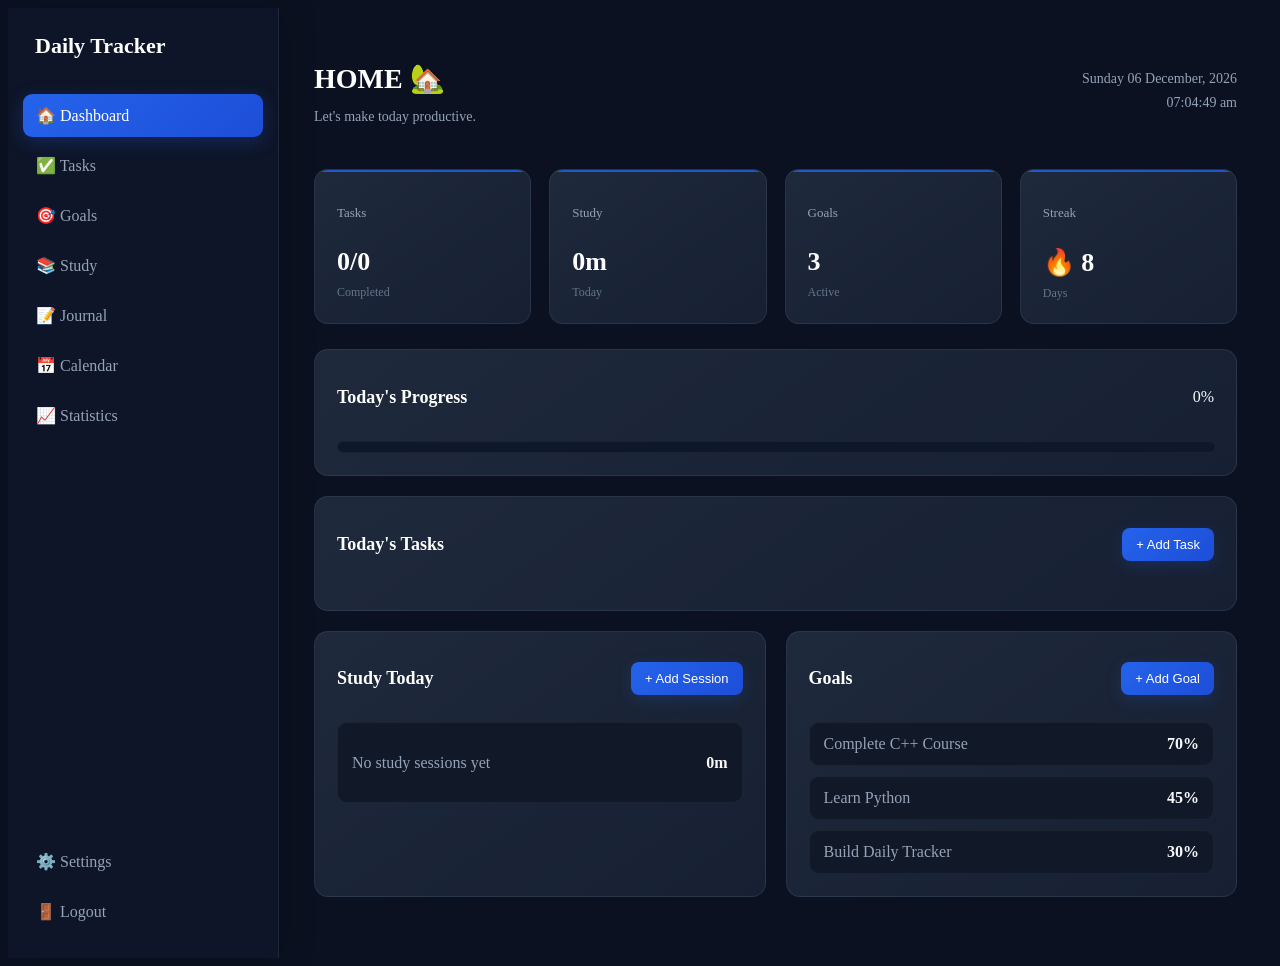
==== 01_Daily_Tracker/frontend/dashboard.html @ 33eaa8c5 "Add files via upload" ====
<!DOCTYPE html>
<html lang="en">

<head>

    <meta charset="UTF-8">

    <meta
        name="viewport"
        content="width=device-width, initial-scale=1.0"
    >

    <title>Dashboard - Daily Tracker</title>

    <link
        rel="stylesheet"
        href="css/style.css"
    >

    <link
        rel="stylesheet"
        href="css/dashboard.css"
    >

</head>


<body>

    <div class="dashboard">


        <!-- Sidebar -->

        <aside class="sidebar">

            <div class="logo">
                Daily Tracker
            </div>


            <nav>

                <a
                    href="#"
                    class="active"
                >
                    🏠 Dashboard
                </a>


                <a href="tasks.html">
                    ✅ Tasks
                </a>


                <a href="goals.html">
                    🎯 Goals
                </a>


                <a href="study.html">
                    📚 Study
                </a>


                <a href="journal.html">
                    📝 Journal
                </a>


                <a href="calendar.html">
                    📅 Calendar
                </a>


                <a href="statistics.html">
                    📈 Statistics
                </a>

            </nav>


            <div class="sidebar-bottom">

                <a href="settings.html">
                    ⚙️ Settings
                </a>


                <a href="login.html">
                    🚪 Logout
                </a>

            </div>

        </aside>



        <!-- Main Content -->

        <main class="main-content">


            <!-- Topbar -->

            <header class="topbar">

                <div>

                    <h1>
                        HOME 🏡
                    </h1>

                    <p>
                        Let's make today productive.
                    </p>

                </div>


                <!-- Current Date & Time -->

                <div class="date">

                    <div id="currentDate"></div>

                    <div id="currentTime"></div>

                </div>

            </header>



            <!-- Summary Cards -->

            <section class="summary-cards">


                <div class="card">

                    <h3>
                        Tasks
                    </h3>

                    <p
                        class="number"
                        id="taskCount"
                    >
                        0/0
                    </p>

                    <span>
                        Completed
                    </span>

                </div>



                <div class="card">

                    <h3>
                        Study
                    </h3>

                    <p
                        class="number"
                        id="totalStudyTime"
                    >
                        0m
                    </p>

                    <span>
                        Today
                    </span>

                </div>



                <div class="card">

                    <h3>
                        Goals
                    </h3>

                    <p class="number">
                        3
                    </p>

                    <span>
                        Active
                    </span>

                </div>



                <div class="card">

                    <h3>
                        Streak
                    </h3>

                    <p class="number">
                        🔥 8
                    </p>

                    <span>
                        Days
                    </span>

                </div>


            </section>



            <!-- Today's Progress -->

            <section class="dashboard-section">


                <div class="section-header">

                    <h2>
                        Today's Progress
                    </h2>

                    <span id="taskProgressText">
                        0%
                    </span>

                </div>


                <div class="progress-bar">

                    <div
                        class="progress"
                        id="taskProgress"
                    ></div>

                </div>


            </section>



            <!-- Today's Tasks -->

            <section class="dashboard-section">


                <div class="section-header">

                    <h2>
                        Today's Tasks
                    </h2>


                    <button>
                        + Add Task
                    </button>

                </div>


                <div class="task-list">


                    <div class="task completed">

                        <input
                            type="checkbox"
                            checked
                        >

                        <div class="task-info">

                            <span>
                                Complete C++ Study
                            </span>

                            <small>
                                Priority: High
                            </small>

                        </div>

                    </div>



                    <div class="task completed">

                        <input
                            type="checkbox"
                            checked
                        >

                        <div class="task-info">

                            <span>
                                College Work
                            </span>

                            <small>
                                Priority: Medium
                            </small>

                        </div>

                    </div>



                    <div class="task">

                        <input
                            type="checkbox"
                        >

                        <div class="task-info">

                            <span>
                                Practice Python
                            </span>

                            <small>
                                Priority: Medium
                            </small>

                        </div>

                    </div>



                    <div class="task">

                        <input
                            type="checkbox"
                        >

                        <div class="task-info">

                            <span>
                                GitHub Work
                            </span>

                            <small>
                                Priority: Low
                            </small>

                        </div>

                    </div>


                </div>


            </section>



            <!-- Bottom Grid -->

            <div class="bottom-grid">


                <!-- Study Today -->

                <section class="dashboard-section">

                    <div class="section-header">

                        <h2>
                            Study Today
                        </h2>

                        <button id="openStudyModal">
                            + Add Session
                        </button>

                    </div>


                    <div
                        class="study-info"
                        id="studyList"
                    >

                        <div>

                            <span>
                                No study sessions yet
                            </span>

                            <strong>
                                0m
                            </strong>

                        </div>

                    </div>

                </section>



                <!-- Goals -->

                <section class="dashboard-section">


                    <div class="section-header">

                        <h2>
                            Goals
                        </h2>


                        <button>
                            + Add Goal
                        </button>

                    </div>


                    <div class="study-info">


                        <div>

                            <span>
                                Complete C++ Course
                            </span>

                            <strong>
                                70%
                            </strong>

                        </div>



                        <div>

                            <span>
                                Learn Python
                            </span>

                            <strong>
                                45%
                            </strong>

                        </div>



                        <div>

                            <span>
                                Build Daily Tracker
                            </span>

                            <strong>
                                30%
                            </strong>

                        </div>


                    </div>


                </section>


            </div>


        </main>


    </div>



    <!-- Add Task Modal -->

    <div
        class="task-modal"
        id="taskModal"
    >


        <div class="task-modal-box">


            <div class="task-modal-header">

                <h2>
                    Add New Task
                </h2>


                <button
                    type="button"
                    id="closeTaskModal"
                >
                    ×
                </button>

            </div>



            <form id="taskForm">


                <div class="input-group">

                    <label for="taskName">
                        Task Name
                    </label>


                    <input
                        type="text"
                        id="taskName"
                        placeholder="Enter task name"
                        required
                    >

                </div>



                <div class="input-group">

                    <label for="taskPriority">
                        Priority
                    </label>


                    <select id="taskPriority">

                        <option value="Low">
                            Low
                        </option>

                        <option
                            value="Medium"
                            selected
                        >
                            Medium
                        </option>

                        <option value="High">
                            High
                        </option>

                    </select>

                </div>



                <div class="input-group">

                    <label for="taskDueTime">
                        Due Time
                    </label>


                    <input
                        type="time"
                        id="taskDueTime"
                    >

                </div>



                <div class="task-modal-actions">


                    <button
                        type="button"
                        id="cancelTask"
                    >
                        Cancel
                    </button>


                    <button type="submit">
                        Add Task
                    </button>


                </div>


            </form>


        </div>


    </div>



    <!-- Edit Task Modal -->

    <div
        class="task-modal"
        id="editTaskModal"
    >


        <div class="task-modal-box">


            <div class="task-modal-header">

                <h2>
                    Edit Task
                </h2>


                <button
                    type="button"
                    id="closeEditTaskModal"
                >
                    ×
                </button>

            </div>



            <form id="editTaskForm">


                <div class="input-group">

                    <label for="editTaskName">
                        Task Name
                    </label>


                    <input
                        type="text"
                        id="editTaskName"
                        placeholder="Enter task name"
                        required
                    >

                </div>



                <div class="input-group">

                    <label for="editTaskPriority">
                        Priority
                    </label>


                    <select id="editTaskPriority">

                        <option value="Low">
                            Low
                        </option>

                        <option
                            value="Medium"
                            selected
                        >
                            Medium
                        </option>

                        <option value="High">
                            High
                        </option>

                    </select>

                </div>



                <div class="input-group">

                    <label for="editTaskDueTime">
                        Due Time
                    </label>


                    <input
                        type="time"
                        id="editTaskDueTime"
                    >

                </div>



                <div class="task-modal-actions">


                    <button
                        type="button"
                        id="cancelEditTask"
                    >
                        Cancel
                    </button>


                    <button type="submit">
                        Save Changes
                    </button>


                </div>


            </form>


        </div>


    </div>



    <!-- Add Study Session Modal -->

    <div
        class="task-modal"
        id="studyModal"
    >

        <div class="task-modal-box">

            <div class="task-modal-header">

                <h2>
                    Add Study Session
                </h2>

                <button
                    type="button"
                    id="closeStudyModal"
                >
                    ×
                </button>

            </div>


            <form id="studyForm">


                <div class="input-group">

                    <label for="studySubject">
                        Subject
                    </label>

                    <input
                        type="text"
                        id="studySubject"
                        placeholder="e.g. C++, Python, DSA"
                        required
                    >

                </div>


                <div class="input-group">

                    <label for="studyDuration">
                        Duration (minutes)
                    </label>

                    <input
                        type="number"
                        id="studyDuration"
                        placeholder="e.g. 60"
                        min="1"
                        required
                    >

                </div>


                <div class="task-modal-actions">

                    <button
                        type="button"
                        id="cancelStudy"
                    >
                        Cancel
                    </button>

                    <button type="submit">
                        Add Session
                    </button>

                </div>


            </form>

        </div>

    </div>


    <!-- JavaScript -->

    <script src="js/tasks.js"></script>

    <script src="js/dashboard.js"></script>

    <script src="js/study.js"></script>


</body>

</html>
---- 01_Daily_Tracker/frontend/css/dashboard.css ----
/* ==================================================
   DAILY TRACKER - DASHBOARD
   Complete Dashboard Design
================================================== */


/* ==================================================
   Global Dashboard
================================================== */

body {
    background: #0b1120;
    color: #f8fafc;
}

.dashboard {
    display: flex;
    min-height: 100vh;
}


/* ==================================================
   Sidebar
================================================== */

.sidebar {
    width: 240px;
    min-height: 100vh;

    background: rgba(15, 23, 42, 0.95);
    border-right: 1px solid rgba(148, 163, 184, 0.12);

    padding: 25px 15px;

    display: flex;
    flex-direction: column;

    flex-shrink: 0;

    position: sticky;
    top: 0;
    height: 100vh;

    box-shadow: 8px 0 30px rgba(0, 0, 0, 0.15);
}


/* Logo */

.logo {
    font-size: 22px;
    font-weight: 700;

    padding: 0 12px;
    margin-bottom: 35px;

    color: #ffffff;
}


/* Navigation */

.sidebar nav {
    display: flex;
    flex-direction: column;
    gap: 7px;
}

.sidebar a {
    color: #94a3b8;
    text-decoration: none;

    padding: 12px 13px;

    border-radius: 9px;

    display: flex;
    align-items: center;

    transition:
        background 0.2s ease,
        color 0.2s ease,
        transform 0.2s ease;
}

.sidebar a:hover {
    background: rgba(37, 99, 235, 0.10);
    color: #ffffff;

    transform: translateX(3px);
}

.sidebar a.active {
    background: linear-gradient(
        135deg,
        #2563eb,
        #1d4ed8
    );

    color: #ffffff;

    box-shadow:
        0 5px 18px rgba(37, 99, 235, 0.25);
}


/* Sidebar Bottom */

.sidebar-bottom {
    margin-top: auto;

    display: flex;
    flex-direction: column;
    gap: 7px;
}


/* ==================================================
   Main Content
================================================== */

.main-content {
    flex: 1;
    width: 100%;

    padding: 35px;

    max-width: 1450px;
}


/* ==================================================
   Topbar
================================================== */

.topbar {
    display: flex;
    justify-content: space-between;
    align-items: center;

    margin-bottom: 30px;
}

.topbar h1 {
    font-size: 28px;
    font-weight: 700;

    margin-bottom: 6px;

    color: #ffffff;
}

.topbar p {
    color: #94a3b8;
    font-size: 14px;
}

.date {
    color: #94a3b8;

    font-size: 14px;
    line-height: 1.7;

    text-align: right;
}


/* ==================================================
   Summary Cards
================================================== */

.summary-cards {
    display: grid;

    grid-template-columns:
        repeat(4, minmax(0, 1fr));

    gap: 18px;

    margin-bottom: 25px;
}

.card {
    background: linear-gradient(
        145deg,
        #1e293b,
        #172033
    );

    border: 1px solid rgba(148, 163, 184, 0.12);

    border-radius: 14px;

    padding: 22px;

    position: relative;
    overflow: hidden;

    transition:
        transform 0.25s ease,
        border-color 0.25s ease,
        box-shadow 0.25s ease;
}

.card::before {
    content: "";

    position: absolute;

    top: 0;
    left: 0;

    width: 100%;
    height: 2px;

    background: #2563eb;

    opacity: 0.8;
}

.card:hover {
    transform: translateY(-4px);

    border-color: rgba(96, 165, 250, 0.3);

    box-shadow:
        0 12px 30px rgba(0, 0, 0, 0.25);
}

.card h3 {
    color: #94a3b8;

    font-size: 13px;
    font-weight: 500;

    margin-bottom: 12px;
}

.card .number {
    color: #ffffff;

    font-size: 26px;
    font-weight: 700;

    margin-bottom: 5px;
}

.card span {
    color: #64748b;

    font-size: 12px;
}


/* ==================================================
   Dashboard Sections
================================================== */

.dashboard-section {
    background: linear-gradient(
        145deg,
        #1e293b,
        #172033
    );

    border: 1px solid rgba(148, 163, 184, 0.12);

    border-radius: 14px;

    padding: 22px;

    margin-bottom: 20px;

    transition:
        border-color 0.25s ease,
        box-shadow 0.25s ease;
}

.dashboard-section:hover {
    border-color: rgba(148, 163, 184, 0.20);

    box-shadow:
        0 10px 30px rgba(0, 0, 0, 0.12);
}


/* Section Header */

.section-header {
    display: flex;
    justify-content: space-between;
    align-items: center;

    gap: 15px;

    margin-bottom: 18px;
}

.section-header h2,
.dashboard-section h2 {
    color: #ffffff;

    font-size: 18px;
    font-weight: 600;
}


/* ==================================================
   Buttons
================================================== */

.section-header button {
    background: linear-gradient(
        135deg,
        #2563eb,
        #1d4ed8
    );

    color: #ffffff;

    border: none;
    border-radius: 8px;

    padding: 9px 14px;

    font-size: 13px;
    font-weight: 500;

    cursor: pointer;

    box-shadow:
        0 5px 15px rgba(37, 99, 235, 0.18);

    transition:
        transform 0.2s ease,
        box-shadow 0.2s ease,
        background 0.2s ease;
}

.section-header button:hover {
    background: linear-gradient(
        135deg,
        #3b82f6,
        #2563eb
    );

    transform: translateY(-2px);

    box-shadow:
        0 8px 20px rgba(37, 99, 235, 0.28);
}

.section-header button:active {
    transform: translateY(0);
}


/* ==================================================
   Progress
================================================== */

.progress-bar {
    width: 100%;
    height: 10px;

    background: #0f172a;

    border: 1px solid rgba(148, 163, 184, 0.08);

    border-radius: 20px;

    overflow: hidden;
}

.progress {
    width: 0;
    height: 100%;

    background: linear-gradient(
        90deg,
        #2563eb,
        #60a5fa
    );

    border-radius: 20px;

    transition: width 0.4s ease;

    box-shadow:
        0 0 12px rgba(37, 99, 235, 0.35);
}


/* ==================================================
   Tasks
================================================== */

.task-list {
    display: flex;
    flex-direction: column;

    gap: 10px;
}

.task {
    display: flex;
    align-items: center;

    gap: 12px;

    padding: 13px 14px;

    background: #111827;

    border: 1px solid rgba(148, 163, 184, 0.08);

    border-radius: 10px;

    min-width: 0;

    transition:
        background 0.2s ease,
        border-color 0.2s ease,
        transform 0.2s ease;
}

.task:hover {
    background: #162033;

    border-color: rgba(96, 165, 250, 0.20);

    transform: translateX(2px);
}


/* Checkbox */

.task > input[type="checkbox"] {
    width: 17px;
    height: 17px;

    flex-shrink: 0;

    cursor: pointer;

    accent-color: #2563eb;
}


/* Task Info */

.task-info {
    flex: 1;

    min-width: 0;

    display: flex;
    flex-direction: column;

    gap: 5px;
}

.task-info span {
    color: #f8fafc;

    font-size: 14px;

    word-break: break-word;
}

.task-info small {
    color: #64748b;

    font-size: 12px;
}


/* Completed Task */

.task.completed {
    opacity: 0.75;
}

.task.completed .task-info span {
    text-decoration: line-through;

    color: #64748b;
}


/* ==================================================
   Task Actions
================================================== */

.task-actions {
    display: flex;
    align-items: center;

    gap: 6px;

    flex-shrink: 0;
}

.task-actions button {
    border: 1px solid transparent;

    border-radius: 7px;

    padding: 6px 10px;

    font-size: 12px;

    cursor: pointer;

    transition:
        background 0.2s ease,
        border-color 0.2s ease,
        transform 0.2s ease;
}

.task-actions button:hover {
    transform: translateY(-1px);
}


/* Edit */

.edit-task {
    background: #263449;

    color: #93c5fd;

    border-color: #334155;
}

.edit-task:hover {
    background: #334155;

    border-color: #475569;
}


/* Delete */

.delete-task {
    background: rgba(127, 29, 29, 0.35);

    color: #fca5a5;

    border-color: rgba(248, 113, 113, 0.15);
}

.delete-task:hover {
    background: rgba(153, 27, 27, 0.55);

    border-color: rgba(248, 113, 113, 0.30);
}


/* ==================================================
   Bottom Grid
================================================== */

.bottom-grid {
    display: grid;

    grid-template-columns:
        repeat(2, minmax(0, 1fr));

    gap: 20px;
}


/* ==================================================
   Study
================================================== */

.study-info {
    margin-top: 18px;

    display: flex;
    flex-direction: column;

    gap: 10px;
}

.study-info > div:not(.study-session) {
    display: flex;
    justify-content: space-between;
    align-items: center;

    padding: 12px 14px;

    background: #111827;

    border: 1px solid rgba(148, 163, 184, 0.08);

    border-radius: 10px;
}

.study-info span {
    color: #94a3b8;
}


/* Study Session */

.study-session {
    display: flex;

    align-items: center;
    justify-content: space-between;

    gap: 15px;

    padding: 14px 16px;

    background: #111827;

    border: 1px solid rgba(148, 163, 184, 0.08);

    border-radius: 10px;

    transition:
        background 0.2s ease,
        border-color 0.2s ease,
        transform 0.2s ease,
        box-shadow 0.2s ease;
}

.study-session:hover {
    background: #162033;

    border-color: rgba(96, 165, 250, 0.20);

    transform: translateY(-2px);

    box-shadow:
        0 7px 20px rgba(0, 0, 0, 0.18);
}


/* Study Information */

.study-session-info {
    display: flex;
    flex-direction: column;

    gap: 5px;

    min-width: 0;
}

.study-session-info span {
    color: #f8fafc;

    font-size: 14px;
    font-weight: 600;

    word-break: break-word;
}

.study-session-info strong {
    color: #64748b;

    font-size: 12px;
    font-weight: 500;
}


/* Study Buttons */

.study-session-actions {
    display: flex;

    gap: 7px;

    flex-shrink: 0;
}

.study-session-actions button {
    padding: 6px 10px;

    border: 1px solid #334155;

    border-radius: 7px;

    background: #1e293b;

    color: #d1d5db;

    font-size: 12px;

    cursor: pointer;

    transition:
        background 0.2s ease,
        border-color 0.2s ease,
        transform 0.2s ease;
}

.study-session-actions button:hover {
    background: #334155;

    transform: translateY(-1px);
}


/* Study Edit */

.study-session-actions .edit-study {
    color: #60a5fa;
}

.study-session-actions .edit-study:hover {
    border-color: #3b82f6;

    background: #1e3a5f;
}


/* Study Delete */

.study-session-actions .delete-study {
    color: #f87171;
}

.study-session-actions .delete-study:hover {
    border-color: #7f1d1d;

    background: #3a1f1f;
}


/* No Study Session */

#studyList > div:first-child:has(span) {
    min-height: 55px;
}


/* ==================================================
   Goals
================================================== */

.bottom-grid .dashboard-section:last-child
.study-info > div {
    transition:
        background 0.2s ease,
        border-color 0.2s ease,
        transform 0.2s ease;
}

.bottom-grid .dashboard-section:last-child
.study-info > div:hover {
    background: #162033;

    border-color: rgba(96, 165, 250, 0.20);

    transform: translateX(2px);
}


/* ==================================================
   Modal
================================================== */

.task-modal {
    display: none;

    position: fixed;

    inset: 0;

    width: 100%;
    height: 100%;

    padding: 20px;

    background: rgba(2, 6, 23, 0.78);

    backdrop-filter: blur(5px);

    justify-content: center;
    align-items: center;

    z-index: 1000;
}

.task-modal.active {
    display: flex;

    animation: modalBackground 0.2s ease;
}


/* Modal Box */

.task-modal-box {
    width: 100%;
    max-width: 450px;

    background: linear-gradient(
        145deg,
        #1e293b,
        #172033
    );

    border: 1px solid rgba(148, 163, 184, 0.18);

    border-radius: 15px;

    padding: 25px;

    box-shadow:
        0 25px 70px rgba(0, 0, 0, 0.45);

    animation: modalOpen 0.25s ease;
}


/* Modal Header */

.task-modal-header {
    display: flex;

    justify-content: space-between;
    align-items: center;

    margin-bottom: 25px;
}

.task-modal-header h2 {
    color: #ffffff;

    font-size: 20px;
    font-weight: 600;
}

.task-modal-header button {
    width: 32px;
    height: 32px;

    display: flex;

    justify-content: center;
    align-items: center;

    background: rgba(148, 163, 184, 0.08);

    border: 1px solid rgba(148, 163, 184, 0.10);

    border-radius: 7px;

    color: #94a3b8;

    font-size: 24px;
    line-height: 1;

    cursor: pointer;

    transition:
        background 0.2s ease,
        color 0.2s ease;
}

.task-modal-header button:hover {
    background: rgba(148, 163, 184, 0.15);

    color: #ffffff;
}


/* ==================================================
   Modal Form
================================================== */

.task-modal .input-group {
    margin-bottom: 18px;
}

.task-modal .input-group label {
    display: block;

    margin-bottom: 8px;

    color: #e2e8f0;

    font-size: 13px;
    font-weight: 500;
}

.task-modal .input-group input,
.task-modal .input-group select {
    display: block;

    width: 100%;
    height: 44px;

    padding: 0 14px;

    background: #0f172a;

    color: #ffffff;

    border: 1px solid #334155;

    border-radius: 8px;

    outline: none;

    font-size: 14px;

    transition:
        border-color 0.2s ease,
        box-shadow 0.2s ease;
}

.task-modal .input-group input::placeholder {
    color: #64748b;
}

.task-modal .input-group input:focus,
.task-modal .input-group select:focus {
    border-color: #3b82f6;

    box-shadow:
        0 0 0 3px rgba(59, 130, 246, 0.12);
}


/* ==================================================
   Modal Buttons
================================================== */

.task-modal-actions {
    display: flex;

    justify-content: flex-end;
    align-items: center;

    gap: 10px;

    margin-top: 25px;
}

.task-modal-actions button {
    min-width: 100px;
    height: 40px;

    padding: 0 16px;

    border: none;

    border-radius: 8px;

    cursor: pointer;

    font-size: 13px;
    font-weight: 500;

    transition:
        transform 0.2s ease,
        background 0.2s ease,
        box-shadow 0.2s ease;
}

.task-modal-actions button:hover {
    transform: translateY(-1px);
}


/* Cancel */

#cancelTask,
#cancelEditTask,
#cancelStudy {
    background: #334155;

    color: #ffffff;
}

#cancelTask:hover,
#cancelEditTask:hover,
#cancelStudy:hover {
    background: #475569;
}


/* Submit */

.task-modal-actions button[type="submit"] {
    background: linear-gradient(
        135deg,
        #2563eb,
        #1d4ed8
    );

    color: #ffffff;

    box-shadow:
        0 5px 15px rgba(37, 99, 235, 0.18);
}

.task-modal-actions button[type="submit"]:hover {
    background: linear-gradient(
        135deg,
        #3b82f6,
        #2563eb
    );

    box-shadow:
        0 7px 20px rgba(37, 99, 235, 0.28);
}


/* ==================================================
   Animations
================================================== */

@keyframes modalOpen {

    from {
        opacity: 0;
        transform: translateY(10px) scale(0.98);
    }

    to {
        opacity: 1;
        transform: translateY(0) scale(1);
    }

}

@keyframes modalBackground {

    from {
        opacity: 0;
    }

    to {
        opacity: 1;
    }

}


/* ==================================================
   Responsive - Tablet
================================================== */

@media (max-width: 1000px) {

    .sidebar {
        width: 210px;
    }

    .main-content {
        padding: 25px;
    }

    .summary-cards {
        grid-template-columns:
            repeat(2, minmax(0, 1fr));
    }

}


/* ==================================================
   Responsive - Mobile
================================================== */

@media (max-width: 700px) {

    .sidebar {
        width: 70px;

        padding: 20px 8px;
    }

    .logo {
        font-size: 0;

        padding: 0;

        text-align: center;

        margin-bottom: 25px;
    }

    .logo::before {
        content: "DT";

        font-size: 18px;
        font-weight: 700;

        color: #ffffff;
    }

    .sidebar a {
        justify-content: center;

        font-size: 0;

        padding: 12px 8px;
    }

    .sidebar a:first-letter {
        font-size: 18px;
    }

    .main-content {
        padding: 20px 15px;
    }

    .topbar {
        flex-direction: column;

        align-items: flex-start;

        gap: 10px;
    }

    .date {
        text-align: left;
    }

    .summary-cards {
        grid-template-columns: 1fr;

        gap: 12px;
    }

    .bottom-grid {
        grid-template-columns: 1fr;

        gap: 0;
    }

    .dashboard-section {
        padding: 18px;
    }

    .section-header {
        align-items: flex-start;
    }

    .task {
        align-items: flex-start;
    }

    .task-actions {
        flex-direction: column;
    }

    .study-session {
        align-items: flex-start;
    }

    .study-session-actions {
        flex-direction: column;
    }

    .task-modal {
        padding: 15px;
    }

    .task-modal-box {
        max-width: 100%;

        padding: 20px;
    }

    .task-modal-actions {
        flex-direction: column-reverse;
    }

    .task-modal-actions button {
        width: 100%;
    }

}


/* ==================================================
   Responsive - Small Mobile
================================================== */

@media (max-width: 450px) {

    .main-content {
        padding: 15px 10px;
    }

    .topbar h1 {
        font-size: 23px;
    }

    .dashboard-section {
        padding: 15px;
    }

    .section-header h2 {
        font-size: 16px;
    }

    .section-header button {
        padding: 8px 10px;

        font-size: 12px;
    }

    .task {
        padding: 11px;
    }

    .task-info span {
        font-size: 13px;
    }

    .task-actions button {
        padding: 5px 8px;
    }

}
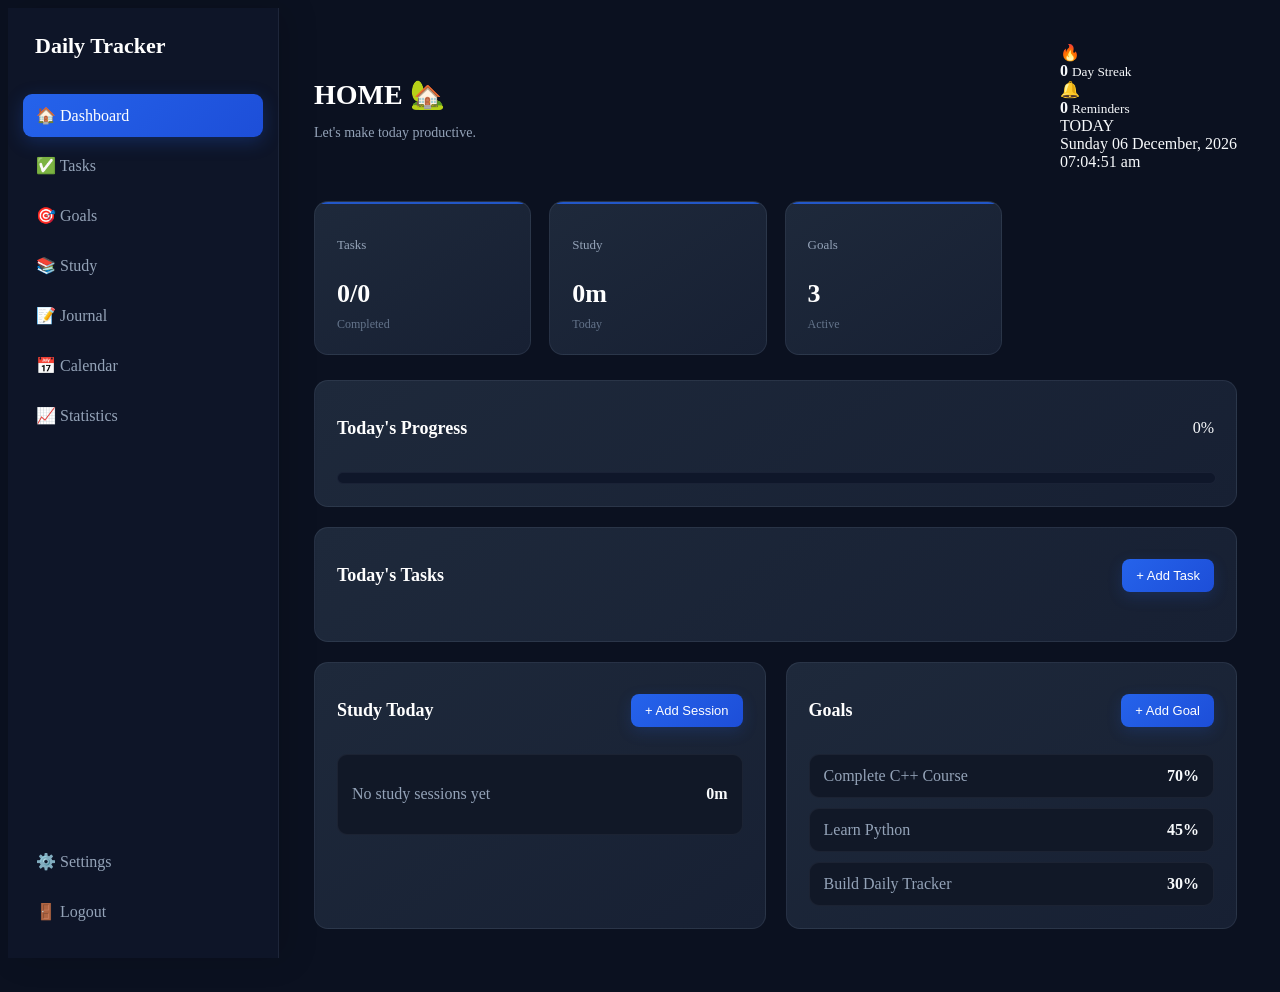
==== commit 5c085df1: "Add files via upload" ====
--- a/01_Daily_Tracker/frontend/dashboard.html
+++ b/01_Daily_Tracker/frontend/dashboard.html
@@ -120,15 +120,79 @@
                 </div>
 
 
-                <!-- Current Date & Time -->
-
-                <div class="date">
-
-                    <div id="currentDate"></div>
-
-                    <div id="currentTime"></div>
-
-                </div>
+             <!-- Top Right Information -->
+
+                    <div class="topbar-right">
+
+
+                            <!-- Streak -->
+
+                                <div class="streak-mini">
+
+                                        <span class="streak-icon">
+                                            🔥
+                                        </span>
+
+                                    <div>
+
+                                        <strong id="streakCount">
+                                             0
+                                        </strong>
+
+                                            <small>
+                                             Day Streak
+                                            </small>
+
+                                    </div>
+
+                    </div>
+
+
+                <!-- Reminder -->
+
+                    <div class="reminder-mini">
+
+                        <span class="reminder-icon">
+                            🔔
+                        </span>
+
+                        <div>
+
+                            <strong id="reminderCount">
+                             0
+                            </strong>
+
+                            <small>
+                              Reminders
+                            </small>
+
+                        </div>
+
+                    </div>
+
+
+                        <!-- Date & Time Card -->
+
+                            <div class="date-time-card">
+
+                                <span class="date-label">
+                                     TODAY
+                                </span>
+
+                                <div
+                                  class="current-date"
+                                 id="currentDate"
+                                ></div>
+
+                                    <div
+                                         class="current-time"
+                                        id="currentTime"
+                                        ></div>
+
+                                    </div>
+
+
+                            </div>
 
             </header>
 
@@ -193,24 +257,6 @@
 
                     <span>
                         Active
-                    </span>
-
-                </div>
-
-
-
-                <div class="card">
-
-                    <h3>
-                        Streak
-                    </h3>
-
-                    <p class="number">
-                        🔥 8
-                    </p>
-
-                    <span>
-                        Days
                     </span>
 
                 </div>
@@ -827,6 +873,101 @@
 
     </div>
 
+        <!-- Reminder Modal -->
+
+    <div
+        class="task-modal"
+        id="reminderModal"
+    >
+
+        <div class="task-modal-box">
+
+            <div class="task-modal-header">
+
+                <h2>
+                    Add Reminder
+                </h2>
+
+                <button
+                    type="button"
+                    id="closeReminderModal"
+                >
+                    ×
+                </button>
+
+            </div>
+
+
+            <form id="reminderForm">
+
+
+                <div class="input-group">
+
+                    <label for="reminderText">
+                        Reminder
+                    </label>
+
+                    <input
+                        type="text"
+                        id="reminderText"
+                        placeholder="e.g. Study C++"
+                        required
+                    >
+
+                </div>
+
+
+                <div class="input-group">
+
+                    <label for="reminderDate">
+                        Date
+                    </label>
+
+                    <input
+                        type="date"
+                        id="reminderDate"
+                        required
+                    >
+
+                </div>
+
+
+                <div class="input-group">
+
+                    <label for="reminderTime">
+                        Time
+                    </label>
+
+                    <input
+                        type="time"
+                        id="reminderTime"
+                        required
+                    >
+
+                </div>
+
+
+                <div class="task-modal-actions">
+
+                    <button
+                        type="button"
+                        id="cancelReminder"
+                    >
+                        Cancel
+                    </button>
+
+                    <button type="submit">
+                        Add Reminder
+                    </button>
+
+                </div>
+
+
+            </form>
+
+        </div>
+
+    </div>
 
     <!-- JavaScript -->
 
@@ -836,6 +977,12 @@
 
     <script src="js/study.js"></script>
 
+<audio
+    id="reminderSound"
+    src="assets/reminder.mp3"
+    preload="auto"
+></audio>
+
 
 </body>
 
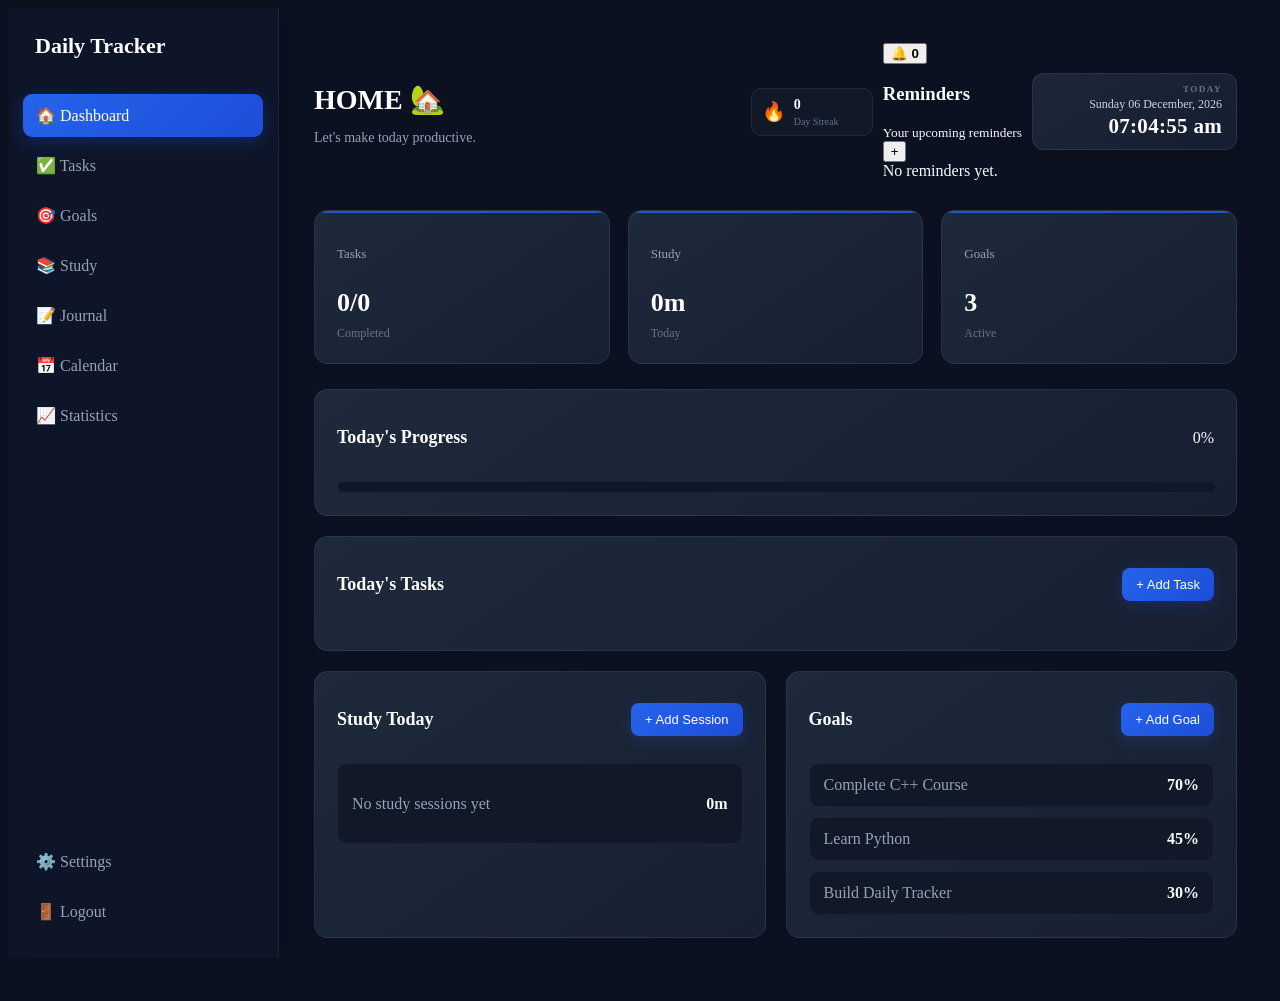
==== commit 1eb9a7a8: "Add files via upload" ====
--- a/01_Daily_Tracker/frontend/dashboard.html
+++ b/01_Daily_Tracker/frontend/dashboard.html
@@ -2,7 +2,6 @@
 <html lang="en">
 
 <head>
-
     <meta charset="UTF-8">
 
     <meta
@@ -22,6 +21,10 @@
         href="css/dashboard.css"
     >
 
+    <link
+        rel="stylesheet"
+        href="css/common.css"
+    >
 </head>
 
 
@@ -97,7 +100,6 @@
         </aside>
 
 
-
         <!-- Main Content -->
 
         <main class="main-content">
@@ -120,82 +122,131 @@
                 </div>
 
 
-             <!-- Top Right Information -->
-
-                    <div class="topbar-right">
-
-
-                            <!-- Streak -->
-
-                                <div class="streak-mini">
-
-                                        <span class="streak-icon">
-                                            🔥
-                                        </span>
-
-                                    <div>
-
-                                        <strong id="streakCount">
-                                             0
-                                        </strong>
-
-                                            <small>
-                                             Day Streak
-                                            </small>
-
-                                    </div>
-
-                    </div>
-
-
-                <!-- Reminder -->
-
-                    <div class="reminder-mini">
-
-                        <span class="reminder-icon">
-                            🔔
+                <!-- Top Right -->
+
+                <div class="topbar-right">
+
+
+                    <!-- Streak -->
+
+                    <div class="streak-mini">
+
+                        <span class="streak-icon">
+                            🔥
                         </span>
 
                         <div>
 
+                            <strong id="streakCount">
+                                0
+                            </strong>
+
+                            <small>
+                                Day Streak
+                            </small>
+
+                        </div>
+
+                    </div>
+
+
+                    <!-- Reminder Bell -->
+
+                    <div
+                        class="reminder-wrapper"
+                        id="reminderWrapper"
+                    >
+
+                        <button
+                            type="button"
+                            class="reminder-bell"
+                            id="reminderBell"
+                            title="Reminders"
+                        >
+
+                            <span>
+                                🔔
+                            </span>
+
                             <strong id="reminderCount">
-                             0
+                                0
                             </strong>
 
-                            <small>
-                              Reminders
-                            </small>
+                        </button>
+
+
+                        <!-- Reminder Dropdown -->
+
+                        <div
+                            class="reminder-dropdown"
+                            id="reminderDropdown"
+                        >
+
+                            <div class="reminder-dropdown-header">
+
+                                <div>
+
+                                    <h3>
+                                        Reminders
+                                    </h3>
+
+                                    <small>
+                                        Your upcoming reminders
+                                    </small>
+
+                                </div>
+
+                                <button
+                                    type="button"
+                                    id="openReminderModal"
+                                    class="add-reminder-button"
+                                >
+                                    +
+                                </button>
+
+                            </div>
+
+
+                            <div
+                                class="reminder-list"
+                                id="reminderList"
+                            >
+
+                                <div class="no-reminders">
+                                    No reminders yet.
+                                </div>
+
+                            </div>
 
                         </div>
 
                     </div>
 
 
-                        <!-- Date & Time Card -->
-
-                            <div class="date-time-card">
-
-                                <span class="date-label">
-                                     TODAY
-                                </span>
-
-                                <div
-                                  class="current-date"
-                                 id="currentDate"
-                                ></div>
-
-                                    <div
-                                         class="current-time"
-                                        id="currentTime"
-                                        ></div>
-
-                                    </div>
-
-
-                            </div>
+                    <!-- Date & Time -->
+
+                    <div class="date-time-card">
+
+                        <span class="date-label">
+                            TODAY
+                        </span>
+
+                        <div
+                            class="current-date"
+                            id="currentDate"
+                        ></div>
+
+                        <div
+                            class="current-time"
+                            id="currentTime"
+                        ></div>
+
+                    </div>
+
+
+                </div>
 
             </header>
-
 
 
             <!-- Summary Cards -->
@@ -223,7 +274,6 @@
                 </div>
 
 
-
                 <div class="card">
 
                     <h3>
@@ -244,7 +294,6 @@
                 </div>
 
 
-
                 <div class="card">
 
                     <h3>
@@ -265,11 +314,9 @@
             </section>
 
 
-
             <!-- Today's Progress -->
 
             <section class="dashboard-section">
-
 
                 <div class="section-header">
 
@@ -293,15 +340,12 @@
 
                 </div>
 
-
             </section>
 
 
-
             <!-- Today's Tasks -->
 
             <section class="dashboard-section">
-
 
                 <div class="section-header">
 
@@ -309,16 +353,20 @@
                         Today's Tasks
                     </h2>
 
-
-                    <button>
+                    <button
+                        type="button"
+                        id="openTaskModal"
+                    >
                         + Add Task
                     </button>
 
                 </div>
 
 
-                <div class="task-list">
-
+                <div
+                    class="task-list"
+                    id="dashboardTaskList"
+                >
 
                     <div class="task completed">
 
@@ -342,7 +390,6 @@
                     </div>
 
 
-
                     <div class="task completed">
 
                         <input
@@ -365,7 +412,6 @@
                     </div>
 
 
-
                     <div class="task">
 
                         <input
@@ -387,7 +433,6 @@
                     </div>
 
 
-
                     <div class="task">
 
                         <input
@@ -408,12 +453,9 @@
 
                     </div>
 
-
-                </div>
-
+                </div>
 
             </section>
-
 
 
             <!-- Bottom Grid -->
@@ -431,7 +473,10 @@
                             Study Today
                         </h2>
 
-                        <button id="openStudyModal">
+                        <button
+                            type="button"
+                            id="openStudyModal"
+                        >
                             + Add Session
                         </button>
 
@@ -460,11 +505,9 @@
                 </section>
 
 
-
                 <!-- Goals -->
 
                 <section class="dashboard-section">
-
 
                     <div class="section-header">
 
@@ -472,8 +515,9 @@
                             Goals
                         </h2>
 
-
-                        <button>
+                        <button
+                            type="button"
+                        >
                             + Add Goal
                         </button>
 
@@ -481,7 +525,6 @@
 
 
                     <div class="study-info">
-
 
                         <div>
 
@@ -496,7 +539,6 @@
                         </div>
 
 
-
                         <div>
 
                             <span>
@@ -510,7 +552,6 @@
                         </div>
 
 
-
                         <div>
 
                             <span>
@@ -523,21 +564,16 @@
 
                         </div>
 
-
-                    </div>
-
+                    </div>
 
                 </section>
 
-
             </div>
 
 
         </main>
 
-
     </div>
-
 
 
     <!-- Add Task Modal -->
@@ -547,16 +583,13 @@
         id="taskModal"
     >
 
-
         <div class="task-modal-box">
-
 
             <div class="task-modal-header">
 
                 <h2>
                     Add New Task
                 </h2>
-
 
                 <button
                     type="button"
@@ -568,16 +601,13 @@
             </div>
 
 
-
             <form id="taskForm">
-
 
                 <div class="input-group">
 
                     <label for="taskName">
                         Task Name
                     </label>
-
 
                     <input
                         type="text"
@@ -589,13 +619,11 @@
                 </div>
 
 
-
                 <div class="input-group">
 
                     <label for="taskPriority">
                         Priority
                     </label>
-
 
                     <select id="taskPriority">
 
@@ -619,13 +647,11 @@
                 </div>
 
 
-
                 <div class="input-group">
 
                     <label for="taskDueTime">
                         Due Time
                     </label>
-
 
                     <input
                         type="time"
@@ -635,9 +661,7 @@
                 </div>
 
 
-
                 <div class="task-modal-actions">
-
 
                     <button
                         type="button"
@@ -646,23 +670,17 @@
                         Cancel
                     </button>
 
-
                     <button type="submit">
                         Add Task
                     </button>
 
-
-                </div>
-
+                </div>
 
             </form>
 
-
         </div>
 
-
     </div>
-
 
 
     <!-- Edit Task Modal -->
@@ -672,16 +690,13 @@
         id="editTaskModal"
     >
 
-
         <div class="task-modal-box">
-
 
             <div class="task-modal-header">
 
                 <h2>
                     Edit Task
                 </h2>
-
 
                 <button
                     type="button"
@@ -693,16 +708,13 @@
             </div>
 
 
-
             <form id="editTaskForm">
-
 
                 <div class="input-group">
 
                     <label for="editTaskName">
                         Task Name
                     </label>
-
 
                     <input
                         type="text"
@@ -714,13 +726,11 @@
                 </div>
 
 
-
                 <div class="input-group">
 
                     <label for="editTaskPriority">
                         Priority
                     </label>
-
 
                     <select id="editTaskPriority">
 
@@ -744,13 +754,11 @@
                 </div>
 
 
-
                 <div class="input-group">
 
                     <label for="editTaskDueTime">
                         Due Time
                     </label>
-
 
                     <input
                         type="time"
@@ -760,9 +768,7 @@
                 </div>
 
 
-
                 <div class="task-modal-actions">
-
 
                     <button
                         type="button"
@@ -771,23 +777,17 @@
                         Cancel
                     </button>
 
-
                     <button type="submit">
                         Save Changes
                     </button>
 
-
-                </div>
-
+                </div>
 
             </form>
 
-
         </div>
 
-
     </div>
-
 
 
     <!-- Add Study Session Modal -->
@@ -817,7 +817,6 @@
 
             <form id="studyForm">
 
-
                 <div class="input-group">
 
                     <label for="studySubject">
@@ -866,14 +865,14 @@
 
                 </div>
 
-
             </form>
 
         </div>
 
     </div>
 
-        <!-- Reminder Modal -->
+
+    <!-- Add Reminder Modal -->
 
     <div
         class="task-modal"
@@ -900,7 +899,6 @@
 
             <form id="reminderForm">
 
-
                 <div class="input-group">
 
                     <label for="reminderText">
@@ -962,13 +960,13 @@
 
                 </div>
 
-
             </form>
 
         </div>
 
     </div>
 
+
     <!-- JavaScript -->
 
     <script src="js/tasks.js"></script>
@@ -977,12 +975,6 @@
 
     <script src="js/study.js"></script>
 
-<audio
-    id="reminderSound"
-    src="assets/reminder.mp3"
-    preload="auto"
-></audio>
-
 
 </body>
 
--- a/01_Daily_Tracker/frontend/css/dashboard.css
+++ b/01_Daily_Tracker/frontend/css/dashboard.css
@@ -26,21 +26,15 @@
 .sidebar {
     width: 240px;
     min-height: 100vh;
-
     background: rgba(15, 23, 42, 0.95);
     border-right: 1px solid rgba(148, 163, 184, 0.12);
-
     padding: 25px 15px;
-
     display: flex;
     flex-direction: column;
-
     flex-shrink: 0;
-
     position: sticky;
     top: 0;
     height: 100vh;
-
     box-shadow: 8px 0 30px rgba(0, 0, 0, 0.15);
 }
 
@@ -50,10 +44,8 @@
 .logo {
     font-size: 22px;
     font-weight: 700;
-
     padding: 0 12px;
     margin-bottom: 35px;
-
     color: #ffffff;
 }
 
@@ -69,14 +61,10 @@
 .sidebar a {
     color: #94a3b8;
     text-decoration: none;
-
     padding: 12px 13px;
-
     border-radius: 9px;
-
-    display: flex;
-    align-items: center;
-
+    display: flex;
+    align-items: center;
     transition:
         background 0.2s ease,
         color 0.2s ease,
@@ -86,7 +74,6 @@
 .sidebar a:hover {
     background: rgba(37, 99, 235, 0.10);
     color: #ffffff;
-
     transform: translateX(3px);
 }
 
@@ -96,9 +83,7 @@
         #2563eb,
         #1d4ed8
     );
-
-    color: #ffffff;
-
+    color: #ffffff;
     box-shadow:
         0 5px 18px rgba(37, 99, 235, 0.25);
 }
@@ -108,7 +93,6 @@
 
 .sidebar-bottom {
     margin-top: auto;
-
     display: flex;
     flex-direction: column;
     gap: 7px;
@@ -122,9 +106,7 @@
 .main-content {
     flex: 1;
     width: 100%;
-
     padding: 35px;
-
     max-width: 1450px;
 }
 
@@ -137,16 +119,13 @@
     display: flex;
     justify-content: space-between;
     align-items: center;
-
     margin-bottom: 30px;
 }
 
 .topbar h1 {
     font-size: 28px;
     font-weight: 700;
-
     margin-bottom: 6px;
-
     color: #ffffff;
 }
 
@@ -155,13 +134,136 @@
     font-size: 14px;
 }
 
-.date {
-    color: #94a3b8;
-
+
+/* ==================================================
+   Top Right Area
+================================================== */
+
+.topbar-right {
+    display: flex;
+    align-items: center;
+    justify-content: flex-end;
+    gap: 10px;
+}
+
+
+/* ==================================================
+   Streak & Reminder
+================================================== */
+
+.streak-mini,
+.reminder-mini {
+    display: flex;
+    align-items: center;
+    gap: 8px;
+    min-width: 100px;
+    padding: 8px 10px;
+    background: #111827;
+    border: 1px solid rgba(148, 163, 184, 0.12);
+    border-radius: 10px;
+    transition:
+        background 0.2s ease,
+        border-color 0.2s ease,
+        transform 0.2s ease;
+}
+
+.streak-mini:hover,
+.reminder-mini:hover {
+    background: #162033;
+    border-color: rgba(96, 165, 250, 0.25);
+    transform: translateY(-1px);
+}
+
+
+/* Mini Icons */
+
+.streak-icon,
+.reminder-icon {
+    font-size: 19px;
+    line-height: 1;
+}
+
+
+/* Mini Text */
+
+.streak-mini strong,
+.reminder-mini strong {
+    display: block;
+    color: #f8fafc;
     font-size: 14px;
-    line-height: 1.7;
-
+    line-height: 1.2;
+}
+
+.streak-mini small,
+.reminder-mini small {
+    display: block;
+    margin-top: 2px;
+    color: #64748b;
+    font-size: 10px;
+    white-space: nowrap;
+}
+
+
+/* ==================================================
+   Professional Date & Time Card
+================================================== */
+
+.date-time-card {
+    min-width: 175px;
+    padding: 10px 14px;
+    background: linear-gradient(
+        145deg,
+        rgba(30, 41, 59, 0.95),
+        rgba(23, 32, 51, 0.95)
+    );
+    border: 1px solid rgba(148, 163, 184, 0.14);
+    border-radius: 12px;
     text-align: right;
+    box-shadow:
+        0 8px 25px rgba(0, 0, 0, 0.12);
+    transition:
+        border-color 0.2s ease,
+        transform 0.2s ease;
+}
+
+.date-time-card:hover {
+    border-color: rgba(96, 165, 250, 0.25);
+    transform: translateY(-1px);
+}
+
+
+/* TODAY */
+
+.date-label {
+    display: block;
+    margin-bottom: 3px;
+    color: #64748b;
+    font-size: 9px;
+    font-weight: 700;
+    letter-spacing: 1.5px;
+}
+
+
+/* Date */
+
+.current-date {
+    color: #cbd5e1;
+    font-size: 12px;
+    font-weight: 500;
+    white-space: nowrap;
+}
+
+
+/* Time */
+
+.current-time {
+    margin-top: 2px;
+    color: #ffffff;
+    font-size: 21px;
+    font-weight: 700;
+    letter-spacing: 0.3px;
+    line-height: 1.2;
+    white-space: nowrap;
 }
 
 
@@ -171,12 +273,9 @@
 
 .summary-cards {
     display: grid;
-
     grid-template-columns:
-        repeat(4, minmax(0, 1fr));
-
+        repeat(3, minmax(0, 1fr));
     gap: 18px;
-
     margin-bottom: 25px;
 }
 
@@ -186,16 +285,11 @@
         #1e293b,
         #172033
     );
-
     border: 1px solid rgba(148, 163, 184, 0.12);
-
     border-radius: 14px;
-
     padding: 22px;
-
     position: relative;
     overflow: hidden;
-
     transition:
         transform 0.25s ease,
         border-color 0.25s ease,
@@ -204,50 +298,38 @@
 
 .card::before {
     content: "";
-
     position: absolute;
-
     top: 0;
     left: 0;
-
     width: 100%;
     height: 2px;
-
     background: #2563eb;
-
     opacity: 0.8;
 }
 
 .card:hover {
     transform: translateY(-4px);
-
     border-color: rgba(96, 165, 250, 0.3);
-
     box-shadow:
         0 12px 30px rgba(0, 0, 0, 0.25);
 }
 
 .card h3 {
     color: #94a3b8;
-
     font-size: 13px;
     font-weight: 500;
-
     margin-bottom: 12px;
 }
 
 .card .number {
     color: #ffffff;
-
     font-size: 26px;
     font-weight: 700;
-
     margin-bottom: 5px;
 }
 
 .card span {
     color: #64748b;
-
     font-size: 12px;
 }
 
@@ -262,15 +344,10 @@
         #1e293b,
         #172033
     );
-
     border: 1px solid rgba(148, 163, 184, 0.12);
-
     border-radius: 14px;
-
     padding: 22px;
-
     margin-bottom: 20px;
-
     transition:
         border-color 0.25s ease,
         box-shadow 0.25s ease;
@@ -278,7 +355,6 @@
 
 .dashboard-section:hover {
     border-color: rgba(148, 163, 184, 0.20);
-
     box-shadow:
         0 10px 30px rgba(0, 0, 0, 0.12);
 }
@@ -290,16 +366,13 @@
     display: flex;
     justify-content: space-between;
     align-items: center;
-
     gap: 15px;
-
     margin-bottom: 18px;
 }
 
 .section-header h2,
 .dashboard-section h2 {
     color: #ffffff;
-
     font-size: 18px;
     font-weight: 600;
 }
@@ -315,22 +388,15 @@
         #2563eb,
         #1d4ed8
     );
-
-    color: #ffffff;
-
+    color: #ffffff;
     border: none;
     border-radius: 8px;
-
     padding: 9px 14px;
-
     font-size: 13px;
     font-weight: 500;
-
     cursor: pointer;
-
     box-shadow:
         0 5px 15px rgba(37, 99, 235, 0.18);
-
     transition:
         transform 0.2s ease,
         box-shadow 0.2s ease,
@@ -343,9 +409,7 @@
         #3b82f6,
         #2563eb
     );
-
     transform: translateY(-2px);
-
     box-shadow:
         0 8px 20px rgba(37, 99, 235, 0.28);
 }
@@ -362,30 +426,22 @@
 .progress-bar {
     width: 100%;
     height: 10px;
-
     background: #0f172a;
-
     border: 1px solid rgba(148, 163, 184, 0.08);
-
     border-radius: 20px;
-
     overflow: hidden;
 }
 
 .progress {
     width: 0;
     height: 100%;
-
     background: linear-gradient(
         90deg,
         #2563eb,
         #60a5fa
     );
-
     border-radius: 20px;
-
     transition: width 0.4s ease;
-
     box-shadow:
         0 0 12px rgba(37, 99, 235, 0.35);
 }
@@ -398,26 +454,18 @@
 .task-list {
     display: flex;
     flex-direction: column;
-
     gap: 10px;
 }
 
 .task {
     display: flex;
     align-items: center;
-
     gap: 12px;
-
     padding: 13px 14px;
-
     background: #111827;
-
     border: 1px solid rgba(148, 163, 184, 0.08);
-
     border-radius: 10px;
-
     min-width: 0;
-
     transition:
         background 0.2s ease,
         border-color 0.2s ease,
@@ -426,9 +474,7 @@
 
 .task:hover {
     background: #162033;
-
     border-color: rgba(96, 165, 250, 0.20);
-
     transform: translateX(2px);
 }
 
@@ -438,11 +484,8 @@
 .task > input[type="checkbox"] {
     width: 17px;
     height: 17px;
-
     flex-shrink: 0;
-
     cursor: pointer;
-
     accent-color: #2563eb;
 }
 
@@ -451,26 +494,20 @@
 
 .task-info {
     flex: 1;
-
     min-width: 0;
-
     display: flex;
     flex-direction: column;
-
     gap: 5px;
 }
 
 .task-info span {
     color: #f8fafc;
-
     font-size: 14px;
-
     word-break: break-word;
 }
 
 .task-info small {
     color: #64748b;
-
     font-size: 12px;
 }
 
@@ -483,7 +520,6 @@
 
 .task.completed .task-info span {
     text-decoration: line-through;
-
     color: #64748b;
 }
 
@@ -495,23 +531,16 @@
 .task-actions {
     display: flex;
     align-items: center;
-
     gap: 6px;
-
     flex-shrink: 0;
 }
 
 .task-actions button {
     border: 1px solid transparent;
-
     border-radius: 7px;
-
     padding: 6px 10px;
-
     font-size: 12px;
-
     cursor: pointer;
-
     transition:
         background 0.2s ease,
         border-color 0.2s ease,
@@ -527,15 +556,12 @@
 
 .edit-task {
     background: #263449;
-
     color: #93c5fd;
-
     border-color: #334155;
 }
 
 .edit-task:hover {
     background: #334155;
-
     border-color: #475569;
 }
 
@@ -544,15 +570,12 @@
 
 .delete-task {
     background: rgba(127, 29, 29, 0.35);
-
     color: #fca5a5;
-
     border-color: rgba(248, 113, 113, 0.15);
 }
 
 .delete-task:hover {
     background: rgba(153, 27, 27, 0.55);
-
     border-color: rgba(248, 113, 113, 0.30);
 }
 
@@ -563,10 +586,8 @@
 
 .bottom-grid {
     display: grid;
-
     grid-template-columns:
         repeat(2, minmax(0, 1fr));
-
     gap: 20px;
 }
 
@@ -577,10 +598,8 @@
 
 .study-info {
     margin-top: 18px;
-
     display: flex;
     flex-direction: column;
-
     gap: 10px;
 }
 
@@ -588,13 +607,9 @@
     display: flex;
     justify-content: space-between;
     align-items: center;
-
     padding: 12px 14px;
-
     background: #111827;
-
     border: 1px solid rgba(148, 163, 184, 0.08);
-
     border-radius: 10px;
 }
 
@@ -607,20 +622,13 @@
 
 .study-session {
     display: flex;
-
     align-items: center;
     justify-content: space-between;
-
     gap: 15px;
-
     padding: 14px 16px;
-
     background: #111827;
-
     border: 1px solid rgba(148, 163, 184, 0.08);
-
     border-radius: 10px;
-
     transition:
         background 0.2s ease,
         border-color 0.2s ease,
@@ -630,11 +638,8 @@
 
 .study-session:hover {
     background: #162033;
-
     border-color: rgba(96, 165, 250, 0.20);
-
     transform: translateY(-2px);
-
     box-shadow:
         0 7px 20px rgba(0, 0, 0, 0.18);
 }
@@ -645,24 +650,19 @@
 .study-session-info {
     display: flex;
     flex-direction: column;
-
     gap: 5px;
-
     min-width: 0;
 }
 
 .study-session-info span {
     color: #f8fafc;
-
     font-size: 14px;
     font-weight: 600;
-
     word-break: break-word;
 }
 
 .study-session-info strong {
     color: #64748b;
-
     font-size: 12px;
     font-weight: 500;
 }
@@ -672,27 +672,18 @@
 
 .study-session-actions {
     display: flex;
-
     gap: 7px;
-
     flex-shrink: 0;
 }
 
 .study-session-actions button {
     padding: 6px 10px;
-
     border: 1px solid #334155;
-
     border-radius: 7px;
-
     background: #1e293b;
-
     color: #d1d5db;
-
     font-size: 12px;
-
     cursor: pointer;
-
     transition:
         background 0.2s ease,
         border-color 0.2s ease,
@@ -701,7 +692,6 @@
 
 .study-session-actions button:hover {
     background: #334155;
-
     transform: translateY(-1px);
 }
 
@@ -714,7 +704,6 @@
 
 .study-session-actions .edit-study:hover {
     border-color: #3b82f6;
-
     background: #1e3a5f;
 }
 
@@ -727,7 +716,6 @@
 
 .study-session-actions .delete-study:hover {
     border-color: #7f1d1d;
-
     background: #3a1f1f;
 }
 
@@ -754,9 +742,7 @@
 .bottom-grid .dashboard-section:last-child
 .study-info > div:hover {
     background: #162033;
-
     border-color: rgba(96, 165, 250, 0.20);
-
     transform: translateX(2px);
 }
 
@@ -767,29 +753,20 @@
 
 .task-modal {
     display: none;
-
     position: fixed;
-
     inset: 0;
-
     width: 100%;
     height: 100%;
-
     padding: 20px;
-
     background: rgba(2, 6, 23, 0.78);
-
     backdrop-filter: blur(5px);
-
     justify-content: center;
     align-items: center;
-
     z-index: 1000;
 }
 
 .task-modal.active {
     display: flex;
-
     animation: modalBackground 0.2s ease;
 }
 
@@ -799,22 +776,16 @@
 .task-modal-box {
     width: 100%;
     max-width: 450px;
-
     background: linear-gradient(
         145deg,
         #1e293b,
         #172033
     );
-
     border: 1px solid rgba(148, 163, 184, 0.18);
-
     border-radius: 15px;
-
     padding: 25px;
-
     box-shadow:
         0 25px 70px rgba(0, 0, 0, 0.45);
-
     animation: modalOpen 0.25s ease;
 }
 
@@ -823,16 +794,13 @@
 
 .task-modal-header {
     display: flex;
-
     justify-content: space-between;
     align-items: center;
-
     margin-bottom: 25px;
 }
 
 .task-modal-header h2 {
     color: #ffffff;
-
     font-size: 20px;
     font-weight: 600;
 }
@@ -840,25 +808,16 @@
 .task-modal-header button {
     width: 32px;
     height: 32px;
-
-    display: flex;
-
+    display: flex;
     justify-content: center;
     align-items: center;
-
     background: rgba(148, 163, 184, 0.08);
-
     border: 1px solid rgba(148, 163, 184, 0.10);
-
     border-radius: 7px;
-
     color: #94a3b8;
-
     font-size: 24px;
     line-height: 1;
-
     cursor: pointer;
-
     transition:
         background 0.2s ease,
         color 0.2s ease;
@@ -866,7 +825,6 @@
 
 .task-modal-header button:hover {
     background: rgba(148, 163, 184, 0.15);
-
     color: #ffffff;
 }
 
@@ -881,11 +839,8 @@
 
 .task-modal .input-group label {
     display: block;
-
     margin-bottom: 8px;
-
     color: #e2e8f0;
-
     font-size: 13px;
     font-weight: 500;
 }
@@ -893,24 +848,15 @@
 .task-modal .input-group input,
 .task-modal .input-group select {
     display: block;
-
     width: 100%;
     height: 44px;
-
     padding: 0 14px;
-
     background: #0f172a;
-
-    color: #ffffff;
-
+    color: #ffffff;
     border: 1px solid #334155;
-
     border-radius: 8px;
-
     outline: none;
-
     font-size: 14px;
-
     transition:
         border-color 0.2s ease,
         box-shadow 0.2s ease;
@@ -923,7 +869,6 @@
 .task-modal .input-group input:focus,
 .task-modal .input-group select:focus {
     border-color: #3b82f6;
-
     box-shadow:
         0 0 0 3px rgba(59, 130, 246, 0.12);
 }
@@ -935,30 +880,21 @@
 
 .task-modal-actions {
     display: flex;
-
     justify-content: flex-end;
     align-items: center;
-
     gap: 10px;
-
     margin-top: 25px;
 }
 
 .task-modal-actions button {
     min-width: 100px;
     height: 40px;
-
     padding: 0 16px;
-
     border: none;
-
     border-radius: 8px;
-
     cursor: pointer;
-
     font-size: 13px;
     font-weight: 500;
-
     transition:
         transform 0.2s ease,
         background 0.2s ease,
@@ -976,7 +912,6 @@
 #cancelEditTask,
 #cancelStudy {
     background: #334155;
-
     color: #ffffff;
 }
 
@@ -995,9 +930,7 @@
         #2563eb,
         #1d4ed8
     );
-
-    color: #ffffff;
-
+    color: #ffffff;
     box-shadow:
         0 5px 15px rgba(37, 99, 235, 0.18);
 }
@@ -1008,7 +941,6 @@
         #3b82f6,
         #2563eb
     );
-
     box-shadow:
         0 7px 20px rgba(37, 99, 235, 0.28);
 }
@@ -1019,21 +951,22 @@
 ================================================== */
 
 @keyframes modalOpen {
-
     from {
         opacity: 0;
-        transform: translateY(10px) scale(0.98);
+        transform:
+            translateY(10px)
+            scale(0.98);
     }
 
     to {
         opacity: 1;
-        transform: translateY(0) scale(1);
-    }
-
+        transform:
+            translateY(0)
+            scale(1);
+    }
 }
 
 @keyframes modalBackground {
-
     from {
         opacity: 0;
     }
@@ -1041,7 +974,6 @@
     to {
         opacity: 1;
     }
-
 }
 
 
@@ -1064,6 +996,19 @@
             repeat(2, minmax(0, 1fr));
     }
 
+    .topbar-right {
+        gap: 8px;
+    }
+
+    .streak-mini,
+    .reminder-mini {
+        min-width: 90px;
+        padding: 7px 9px;
+    }
+
+    .date-time-card {
+        min-width: 155px;
+    }
 }
 
 
@@ -1075,38 +1020,30 @@
 
     .sidebar {
         width: 70px;
-
         padding: 20px 8px;
     }
 
     .logo {
         font-size: 0;
-
         padding: 0;
-
         text-align: center;
-
         margin-bottom: 25px;
     }
 
     .logo::before {
         content: "DT";
-
         font-size: 18px;
         font-weight: 700;
-
         color: #ffffff;
     }
 
     .sidebar a {
         justify-content: center;
-
         font-size: 0;
-
         padding: 12px 8px;
     }
 
-    .sidebar a:first-letter {
+    .sidebar a::first-letter {
         font-size: 18px;
     }
 
@@ -1116,25 +1053,28 @@
 
     .topbar {
         flex-direction: column;
-
         align-items: flex-start;
-
-        gap: 10px;
-    }
-
-    .date {
-        text-align: left;
+        gap: 15px;
+    }
+
+    .topbar-right {
+        width: 100%;
+        justify-content: flex-start;
+        flex-wrap: wrap;
+        gap: 8px;
+    }
+
+    .date-time-card {
+        margin-left: auto;
     }
 
     .summary-cards {
         grid-template-columns: 1fr;
-
         gap: 12px;
     }
 
     .bottom-grid {
         grid-template-columns: 1fr;
-
         gap: 0;
     }
 
@@ -1168,7 +1108,6 @@
 
     .task-modal-box {
         max-width: 100%;
-
         padding: 20px;
     }
 
@@ -1179,7 +1118,6 @@
     .task-modal-actions button {
         width: 100%;
     }
-
 }
 
 
@@ -1197,6 +1135,28 @@
         font-size: 23px;
     }
 
+    .topbar-right {
+        width: 100%;
+    }
+
+    .streak-mini,
+    .reminder-mini {
+        min-width: 0;
+        flex: 1;
+        padding: 8px;
+    }
+
+    .date-time-card {
+        width: 100%;
+        margin-left: 0;
+        text-align: left;
+    }
+
+    .current-date,
+    .current-time {
+        text-align: left;
+    }
+
     .dashboard-section {
         padding: 15px;
     }
@@ -1207,7 +1167,6 @@
 
     .section-header button {
         padding: 8px 10px;
-
         font-size: 12px;
     }
 
@@ -1222,5 +1181,4 @@
     .task-actions button {
         padding: 5px 8px;
     }
-
 }
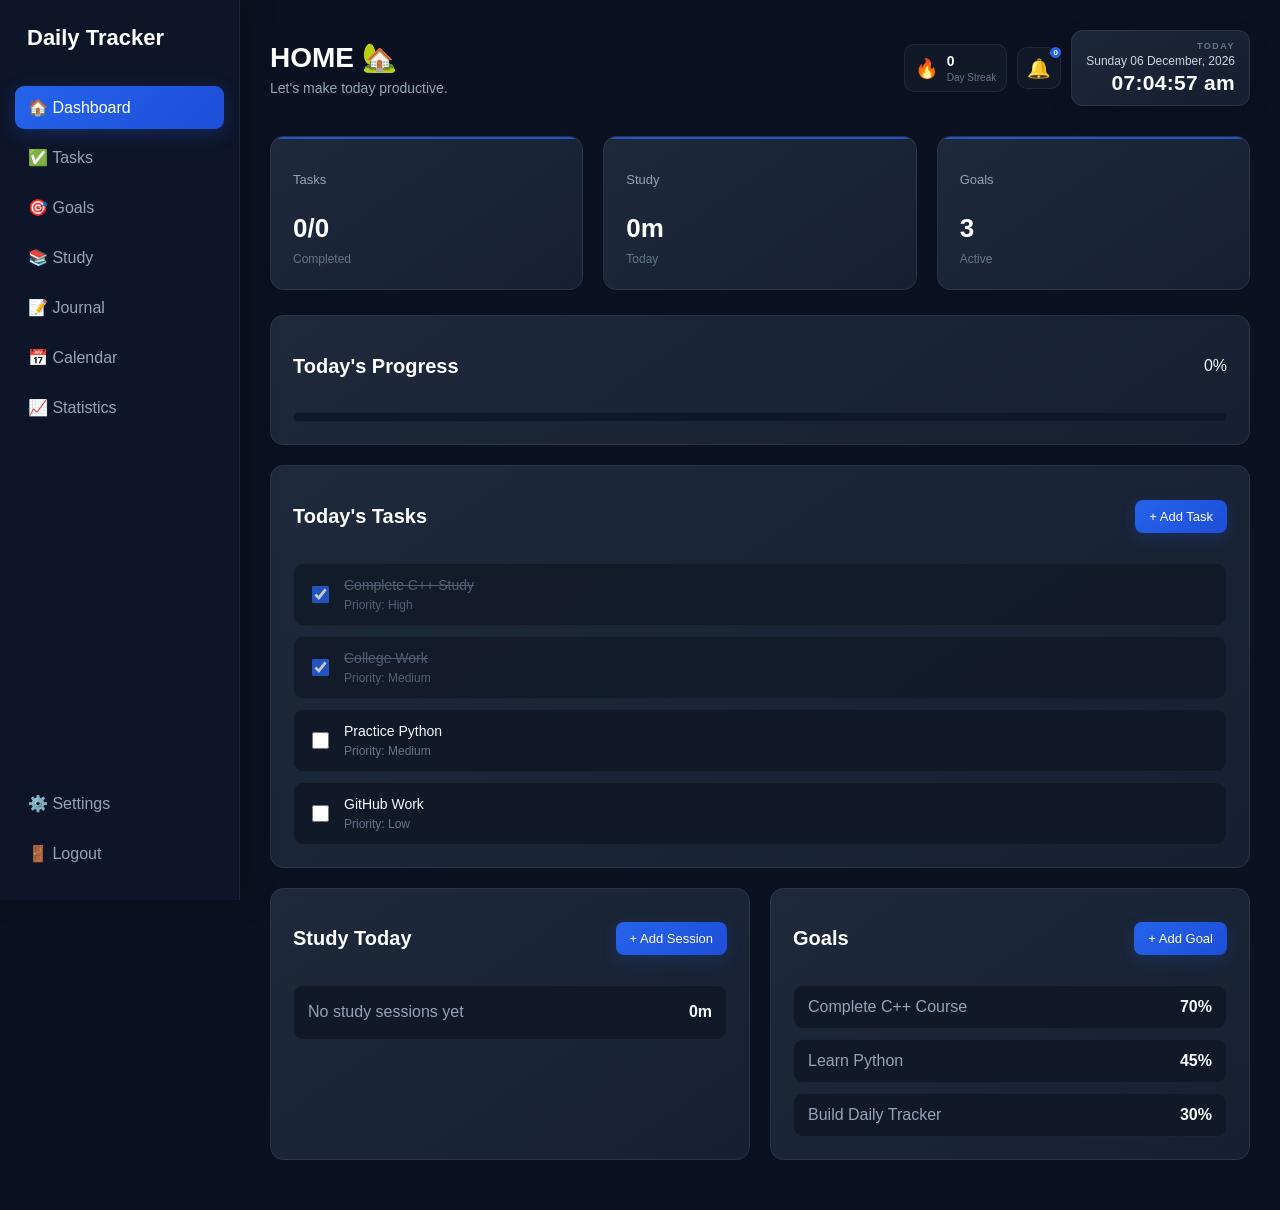
==== commit 2864e195: "Add files via upload" ====
--- a/01_Daily_Tracker/frontend/dashboard.html
+++ b/01_Daily_Tracker/frontend/dashboard.html
@@ -969,8 +969,6 @@
 
     <!-- JavaScript -->
 
-    <script src="js/tasks.js"></script>
-
     <script src="js/dashboard.js"></script>
 
     <script src="js/study.js"></script>
--- a/01_Daily_Tracker/frontend/css/dashboard.css
+++ b/01_Daily_Tracker/frontend/css/dashboard.css
@@ -1,13 +1,3 @@
-/* ==================================================
-   DAILY TRACKER - DASHBOARD
-   Complete Dashboard Design
-================================================== */
-
-
-/* ==================================================
-   Global Dashboard
-================================================== */
-
 body {
     background: #0b1120;
     color: #f8fafc;
@@ -17,11 +7,6 @@
     display: flex;
     min-height: 100vh;
 }
-
-
-/* ==================================================
-   Sidebar
-================================================== */
 
 .sidebar {
     width: 240px;
@@ -38,9 +23,6 @@
     box-shadow: 8px 0 30px rgba(0, 0, 0, 0.15);
 }
 
-
-/* Logo */
-
 .logo {
     font-size: 22px;
     font-weight: 700;
@@ -49,9 +31,6 @@
     color: #ffffff;
 }
 
-
-/* Navigation */
-
 .sidebar nav {
     display: flex;
     flex-direction: column;
@@ -78,18 +57,10 @@
 }
 
 .sidebar a.active {
-    background: linear-gradient(
-        135deg,
-        #2563eb,
-        #1d4ed8
-    );
-    color: #ffffff;
-    box-shadow:
-        0 5px 18px rgba(37, 99, 235, 0.25);
-}
-
-
-/* Sidebar Bottom */
+    background: linear-gradient(135deg, #2563eb, #1d4ed8);
+    color: #ffffff;
+    box-shadow: 0 5px 18px rgba(37, 99, 235, 0.25);
+}
 
 .sidebar-bottom {
     margin-top: auto;
@@ -97,11 +68,6 @@
     flex-direction: column;
     gap: 7px;
 }
-
-
-/* ==================================================
-   Main Content
-================================================== */
 
 .main-content {
     flex: 1;
@@ -110,11 +76,6 @@
     max-width: 1450px;
 }
 
-
-/* ==================================================
-   Topbar
-================================================== */
-
 .topbar {
     display: flex;
     justify-content: space-between;
@@ -134,11 +95,6 @@
     font-size: 14px;
 }
 
-
-/* ==================================================
-   Top Right Area
-================================================== */
-
 .topbar-right {
     display: flex;
     align-items: center;
@@ -148,11 +104,10 @@
 
 
 /* ==================================================
-   Streak & Reminder
-================================================== */
-
-.streak-mini,
-.reminder-mini {
+   Streak
+================================================== */
+
+.streak-mini {
     display: flex;
     align-items: center;
     gap: 8px;
@@ -167,40 +122,333 @@
         transform 0.2s ease;
 }
 
-.streak-mini:hover,
-.reminder-mini:hover {
+.streak-mini:hover {
     background: #162033;
     border-color: rgba(96, 165, 250, 0.25);
     transform: translateY(-1px);
 }
 
-
-/* Mini Icons */
-
-.streak-icon,
-.reminder-icon {
+.streak-icon {
     font-size: 19px;
     line-height: 1;
 }
 
-
-/* Mini Text */
-
-.streak-mini strong,
-.reminder-mini strong {
+.streak-mini strong {
     display: block;
     color: #f8fafc;
     font-size: 14px;
     line-height: 1.2;
 }
 
-.streak-mini small,
-.reminder-mini small {
+.streak-mini small {
     display: block;
     margin-top: 2px;
     color: #64748b;
     font-size: 10px;
     white-space: nowrap;
+}
+
+
+/* ==================================================
+   REMINDER BELL + DROPDOWN
+================================================== */
+
+.reminder-wrapper {
+    position: relative;
+    flex-shrink: 0;
+}
+
+.reminder-bell {
+    position: relative;
+    width: 44px;
+    height: 42px;
+
+    display: flex;
+    align-items: center;
+    justify-content: center;
+
+    padding: 0;
+
+    background: #111827;
+    border: 1px solid rgba(148, 163, 184, 0.12);
+    border-radius: 10px;
+
+    color: #ffffff;
+    cursor: pointer;
+
+    transition:
+        background 0.2s ease,
+        border-color 0.2s ease,
+        transform 0.2s ease;
+}
+
+.reminder-bell:hover {
+    background: #162033;
+    border-color: rgba(96, 165, 250, 0.25);
+    transform: translateY(-1px);
+}
+
+.reminder-bell:active {
+    transform: translateY(0);
+}
+
+.reminder-bell span {
+    font-size: 19px;
+    line-height: 1;
+}
+
+.reminder-bell strong {
+    position: absolute;
+
+    top: -3px;
+    right: -3px;
+
+    min-width: 15px;
+    height: 15px;
+
+    padding: 0 3px;
+
+    display: flex;
+    align-items: center;
+    justify-content: center;
+
+    background: #2563eb;
+    border: 2px solid #0b1120;
+    border-radius: 50%;
+
+    color: #ffffff;
+
+    font-size: 8px;
+    font-weight: 600;
+    line-height: 1;
+}
+
+
+/* ==================================================
+   Reminder Dropdown
+================================================== */
+
+.reminder-dropdown {
+    display: none;
+
+    position: absolute;
+
+    top: calc(100% + 10px);
+    right: 0;
+
+    width: 330px;
+
+    background: linear-gradient(
+        145deg,
+        #1e293b,
+        #172033
+    );
+
+    border: 1px solid rgba(148, 163, 184, 0.18);
+    border-radius: 13px;
+
+    box-shadow:
+        0 20px 50px rgba(0, 0, 0, 0.40);
+
+    overflow: hidden;
+
+    z-index: 1100;
+}
+
+.reminder-dropdown.show {
+    display: block;
+    animation: reminderDropdownOpen 0.18s ease;
+}
+
+.reminder-dropdown-header {
+    display: flex;
+    justify-content: space-between;
+    align-items: center;
+
+    gap: 12px;
+
+    padding: 15px 16px;
+
+    border-bottom: 1px solid rgba(148, 163, 184, 0.10);
+}
+
+.reminder-dropdown-header h3 {
+    color: #ffffff;
+    font-size: 15px;
+    font-weight: 600;
+    margin-bottom: 3px;
+}
+
+.reminder-dropdown-header small {
+    color: #64748b;
+    font-size: 10px;
+}
+
+.add-reminder-button {
+    width: 31px;
+    height: 31px;
+
+    display: flex;
+    align-items: center;
+    justify-content: center;
+
+    padding: 0;
+
+    background: linear-gradient(
+        135deg,
+        #2563eb,
+        #1d4ed8
+    );
+
+    border: none;
+    border-radius: 8px;
+
+    color: #ffffff;
+
+    font-size: 20px;
+    line-height: 1;
+
+    cursor: pointer;
+
+    transition:
+        background 0.2s ease,
+        transform 0.2s ease;
+}
+
+.add-reminder-button:hover {
+    background: linear-gradient(
+        135deg,
+        #3b82f6,
+        #2563eb
+    );
+
+    transform: translateY(-1px);
+}
+
+.reminder-list {
+    max-height: 320px;
+    overflow-y: auto;
+    padding: 8px;
+}
+
+.reminder-list::-webkit-scrollbar {
+    width: 5px;
+}
+
+.reminder-list::-webkit-scrollbar-track {
+    background: transparent;
+}
+
+.reminder-list::-webkit-scrollbar-thumb {
+    background: #334155;
+    border-radius: 10px;
+}
+
+.reminder-item {
+    display: flex;
+    align-items: center;
+    justify-content: space-between;
+
+    gap: 10px;
+
+    padding: 12px 10px;
+
+    background: #111827;
+
+    border: 1px solid rgba(148, 163, 184, 0.08);
+    border-radius: 9px;
+
+    margin-bottom: 7px;
+
+    transition:
+        background 0.2s ease,
+        border-color 0.2s ease,
+        transform 0.2s ease;
+}
+
+.reminder-item:last-child {
+    margin-bottom: 0;
+}
+
+.reminder-item:hover {
+    background: #162033;
+    border-color: rgba(96, 165, 250, 0.20);
+    transform: translateX(2px);
+}
+
+.reminder-item-info {
+    flex: 1;
+    min-width: 0;
+}
+
+.reminder-item-text {
+    color: #f8fafc;
+    font-size: 13px;
+    font-weight: 500;
+    word-break: break-word;
+    line-height: 1.4;
+}
+
+.reminder-item-time {
+    margin-top: 5px;
+    color: #64748b;
+    font-size: 11px;
+}
+
+.delete-reminder {
+    width: 30px;
+    height: 30px;
+
+    flex-shrink: 0;
+
+    display: flex;
+    align-items: center;
+    justify-content: center;
+
+    padding: 0;
+
+    background: rgba(127, 29, 29, 0.35);
+
+    border: 1px solid rgba(248, 113, 113, 0.15);
+    border-radius: 7px;
+
+    color: #fca5a5;
+
+    font-size: 13px;
+
+    cursor: pointer;
+
+    transition:
+        background 0.2s ease,
+        border-color 0.2s ease,
+        transform 0.2s ease;
+}
+
+.delete-reminder:hover {
+    background: rgba(153, 27, 27, 0.55);
+    border-color: rgba(248, 113, 113, 0.30);
+    transform: translateY(-1px);
+}
+
+.no-reminders {
+    padding: 28px 15px;
+
+    text-align: center;
+
+    color: #64748b;
+    font-size: 12px;
+}
+
+@keyframes reminderDropdownOpen {
+    from {
+        opacity: 0;
+        transform: translateY(-5px);
+    }
+
+    to {
+        opacity: 1;
+        transform: translateY(0);
+    }
 }
 
 
@@ -219,8 +467,7 @@
     border: 1px solid rgba(148, 163, 184, 0.14);
     border-radius: 12px;
     text-align: right;
-    box-shadow:
-        0 8px 25px rgba(0, 0, 0, 0.12);
+    box-shadow: 0 8px 25px rgba(0, 0, 0, 0.12);
     transition:
         border-color 0.2s ease,
         transform 0.2s ease;
@@ -230,9 +477,6 @@
     border-color: rgba(96, 165, 250, 0.25);
     transform: translateY(-1px);
 }
-
-
-/* TODAY */
 
 .date-label {
     display: block;
@@ -243,9 +487,6 @@
     letter-spacing: 1.5px;
 }
 
-
-/* Date */
-
 .current-date {
     color: #cbd5e1;
     font-size: 12px;
@@ -253,9 +494,6 @@
     white-space: nowrap;
 }
 
-
-/* Time */
-
 .current-time {
     margin-top: 2px;
     color: #ffffff;
@@ -273,18 +511,13 @@
 
 .summary-cards {
     display: grid;
-    grid-template-columns:
-        repeat(3, minmax(0, 1fr));
+    grid-template-columns: repeat(3, minmax(0, 1fr));
     gap: 18px;
     margin-bottom: 25px;
 }
 
 .card {
-    background: linear-gradient(
-        145deg,
-        #1e293b,
-        #172033
-    );
+    background: linear-gradient(145deg, #1e293b, #172033);
     border: 1px solid rgba(148, 163, 184, 0.12);
     border-radius: 14px;
     padding: 22px;
@@ -310,8 +543,7 @@
 .card:hover {
     transform: translateY(-4px);
     border-color: rgba(96, 165, 250, 0.3);
-    box-shadow:
-        0 12px 30px rgba(0, 0, 0, 0.25);
+    box-shadow: 0 12px 30px rgba(0, 0, 0, 0.25);
 }
 
 .card h3 {
@@ -339,11 +571,7 @@
 ================================================== */
 
 .dashboard-section {
-    background: linear-gradient(
-        145deg,
-        #1e293b,
-        #172033
-    );
+    background: linear-gradient(145deg, #1e293b, #172033);
     border: 1px solid rgba(148, 163, 184, 0.12);
     border-radius: 14px;
     padding: 22px;
@@ -355,12 +583,8 @@
 
 .dashboard-section:hover {
     border-color: rgba(148, 163, 184, 0.20);
-    box-shadow:
-        0 10px 30px rgba(0, 0, 0, 0.12);
-}
-
-
-/* Section Header */
+    box-shadow: 0 10px 30px rgba(0, 0, 0, 0.12);
+}
 
 .section-header {
     display: flex;
@@ -377,17 +601,8 @@
     font-weight: 600;
 }
 
-
-/* ==================================================
-   Buttons
-================================================== */
-
 .section-header button {
-    background: linear-gradient(
-        135deg,
-        #2563eb,
-        #1d4ed8
-    );
+    background: linear-gradient(135deg, #2563eb, #1d4ed8);
     color: #ffffff;
     border: none;
     border-radius: 8px;
@@ -395,8 +610,7 @@
     font-size: 13px;
     font-weight: 500;
     cursor: pointer;
-    box-shadow:
-        0 5px 15px rgba(37, 99, 235, 0.18);
+    box-shadow: 0 5px 15px rgba(37, 99, 235, 0.18);
     transition:
         transform 0.2s ease,
         box-shadow 0.2s ease,
@@ -404,14 +618,9 @@
 }
 
 .section-header button:hover {
-    background: linear-gradient(
-        135deg,
-        #3b82f6,
-        #2563eb
-    );
+    background: linear-gradient(135deg, #3b82f6, #2563eb);
     transform: translateY(-2px);
-    box-shadow:
-        0 8px 20px rgba(37, 99, 235, 0.28);
+    box-shadow: 0 8px 20px rgba(37, 99, 235, 0.28);
 }
 
 .section-header button:active {
@@ -435,15 +644,13 @@
 .progress {
     width: 0;
     height: 100%;
-    background: linear-gradient(
-        90deg,
-        #2563eb,
-        #60a5fa
-    );
+    background: linear-gradient(90deg, #2563eb, #60a5fa);
     border-radius: 20px;
-    transition: width 0.4s ease;
-    box-shadow:
-        0 0 12px rgba(37, 99, 235, 0.35);
+
+    transition:
+        width 0.7s cubic-bezier(0.22, 1, 0.36, 1);
+
+    box-shadow: 0 0 12px rgba(37, 99, 235, 0.35);
 }
 
 
@@ -478,9 +685,6 @@
     transform: translateX(2px);
 }
 
-
-/* Checkbox */
-
 .task > input[type="checkbox"] {
     width: 17px;
     height: 17px;
@@ -489,9 +693,6 @@
     accent-color: #2563eb;
 }
 
-
-/* Task Info */
-
 .task-info {
     flex: 1;
     min-width: 0;
@@ -510,9 +711,6 @@
     color: #64748b;
     font-size: 12px;
 }
-
-
-/* Completed Task */
 
 .task.completed {
     opacity: 0.75;
@@ -551,9 +749,6 @@
     transform: translateY(-1px);
 }
 
-
-/* Edit */
-
 .edit-task {
     background: #263449;
     color: #93c5fd;
@@ -565,9 +760,6 @@
     border-color: #475569;
 }
 
-
-/* Delete */
-
 .delete-task {
     background: rgba(127, 29, 29, 0.35);
     color: #fca5a5;
@@ -586,8 +778,7 @@
 
 .bottom-grid {
     display: grid;
-    grid-template-columns:
-        repeat(2, minmax(0, 1fr));
+    grid-template-columns: repeat(2, minmax(0, 1fr));
     gap: 20px;
 }
 
@@ -616,9 +807,6 @@
 .study-info span {
     color: #94a3b8;
 }
-
-
-/* Study Session */
 
 .study-session {
     display: flex;
@@ -640,12 +828,8 @@
     background: #162033;
     border-color: rgba(96, 165, 250, 0.20);
     transform: translateY(-2px);
-    box-shadow:
-        0 7px 20px rgba(0, 0, 0, 0.18);
-}
-
-
-/* Study Information */
+    box-shadow: 0 7px 20px rgba(0, 0, 0, 0.18);
+}
 
 .study-session-info {
     display: flex;
@@ -666,9 +850,6 @@
     font-size: 12px;
     font-weight: 500;
 }
-
-
-/* Study Buttons */
 
 .study-session-actions {
     display: flex;
@@ -695,9 +876,6 @@
     transform: translateY(-1px);
 }
 
-
-/* Study Edit */
-
 .study-session-actions .edit-study {
     color: #60a5fa;
 }
@@ -707,9 +885,6 @@
     background: #1e3a5f;
 }
 
-
-/* Study Delete */
-
 .study-session-actions .delete-study {
     color: #f87171;
 }
@@ -719,28 +894,18 @@
     background: #3a1f1f;
 }
 
-
-/* No Study Session */
-
 #studyList > div:first-child:has(span) {
     min-height: 55px;
 }
 
-
-/* ==================================================
-   Goals
-================================================== */
-
-.bottom-grid .dashboard-section:last-child
-.study-info > div {
+.bottom-grid .dashboard-section:last-child .study-info > div {
     transition:
         background 0.2s ease,
         border-color 0.2s ease,
         transform 0.2s ease;
 }
 
-.bottom-grid .dashboard-section:last-child
-.study-info > div:hover {
+.bottom-grid .dashboard-section:last-child .study-info > div:hover {
     background: #162033;
     border-color: rgba(96, 165, 250, 0.20);
     transform: translateX(2px);
@@ -770,27 +935,16 @@
     animation: modalBackground 0.2s ease;
 }
 
-
-/* Modal Box */
-
 .task-modal-box {
     width: 100%;
     max-width: 450px;
-    background: linear-gradient(
-        145deg,
-        #1e293b,
-        #172033
-    );
+    background: linear-gradient(145deg, #1e293b, #172033);
     border: 1px solid rgba(148, 163, 184, 0.18);
     border-radius: 15px;
     padding: 25px;
-    box-shadow:
-        0 25px 70px rgba(0, 0, 0, 0.45);
+    box-shadow: 0 25px 70px rgba(0, 0, 0, 0.45);
     animation: modalOpen 0.25s ease;
 }
-
-
-/* Modal Header */
 
 .task-modal-header {
     display: flex;
@@ -869,8 +1023,7 @@
 .task-modal .input-group input:focus,
 .task-modal .input-group select:focus {
     border-color: #3b82f6;
-    box-shadow:
-        0 0 0 3px rgba(59, 130, 246, 0.12);
+    box-shadow: 0 0 0 3px rgba(59, 130, 246, 0.12);
 }
 
 
@@ -905,44 +1058,30 @@
     transform: translateY(-1px);
 }
 
-
-/* Cancel */
-
 #cancelTask,
 #cancelEditTask,
-#cancelStudy {
+#cancelStudy,
+#cancelReminder {
     background: #334155;
     color: #ffffff;
 }
 
 #cancelTask:hover,
 #cancelEditTask:hover,
-#cancelStudy:hover {
+#cancelStudy:hover,
+#cancelReminder:hover {
     background: #475569;
 }
 
-
-/* Submit */
-
 .task-modal-actions button[type="submit"] {
-    background: linear-gradient(
-        135deg,
-        #2563eb,
-        #1d4ed8
-    );
-    color: #ffffff;
-    box-shadow:
-        0 5px 15px rgba(37, 99, 235, 0.18);
+    background: linear-gradient(135deg, #2563eb, #1d4ed8);
+    color: #ffffff;
+    box-shadow: 0 5px 15px rgba(37, 99, 235, 0.18);
 }
 
 .task-modal-actions button[type="submit"]:hover {
-    background: linear-gradient(
-        135deg,
-        #3b82f6,
-        #2563eb
-    );
-    box-shadow:
-        0 7px 20px rgba(37, 99, 235, 0.28);
+    background: linear-gradient(135deg, #3b82f6, #2563eb);
+    box-shadow: 0 7px 20px rgba(37, 99, 235, 0.28);
 }
 
 
@@ -953,16 +1092,12 @@
 @keyframes modalOpen {
     from {
         opacity: 0;
-        transform:
-            translateY(10px)
-            scale(0.98);
+        transform: translateY(10px) scale(0.98);
     }
 
     to {
         opacity: 1;
-        transform:
-            translateY(0)
-            scale(1);
+        transform: translateY(0) scale(1);
     }
 }
 
@@ -978,7 +1113,7 @@
 
 
 /* ==================================================
-   Responsive - Tablet
+   Responsive Tablet
 ================================================== */
 
 @media (max-width: 1000px) {
@@ -992,16 +1127,14 @@
     }
 
     .summary-cards {
-        grid-template-columns:
-            repeat(2, minmax(0, 1fr));
+        grid-template-columns: repeat(2, minmax(0, 1fr));
     }
 
     .topbar-right {
         gap: 8px;
     }
 
-    .streak-mini,
-    .reminder-mini {
+    .streak-mini {
         min-width: 90px;
         padding: 7px 9px;
     }
@@ -1009,11 +1142,15 @@
     .date-time-card {
         min-width: 155px;
     }
-}
-
-
-/* ==================================================
-   Responsive - Mobile
+
+    .reminder-dropdown {
+        width: 320px;
+    }
+}
+
+
+/* ==================================================
+   Responsive Mobile
 ================================================== */
 
 @media (max-width: 700px) {
@@ -1118,11 +1255,16 @@
     .task-modal-actions button {
         width: 100%;
     }
-}
-
-
-/* ==================================================
-   Responsive - Small Mobile
+
+    .reminder-dropdown {
+        width: 310px;
+        max-width: calc(100vw - 30px);
+    }
+}
+
+
+/* ==================================================
+   Responsive Small Mobile
 ================================================== */
 
 @media (max-width: 450px) {
@@ -1139,11 +1281,15 @@
         width: 100%;
     }
 
-    .streak-mini,
-    .reminder-mini {
+    .streak-mini {
         min-width: 0;
         flex: 1;
         padding: 8px;
+    }
+
+    .reminder-bell {
+        width: 44px;
+        height: 42px;
     }
 
     .date-time-card {
@@ -1157,6 +1303,17 @@
         text-align: left;
     }
 
+    .reminder-dropdown {
+        position: fixed;
+
+        top: 75px;
+        right: 10px;
+        left: 10px;
+
+        width: auto;
+        max-width: none;
+    }
+
     .dashboard-section {
         padding: 15px;
     }
--- a/01_Daily_Tracker/frontend/css/common.css
+++ b/01_Daily_Tracker/frontend/css/common.css
@@ -0,0 +1,160 @@
+/* =================================
+   Daily Tracker - Common Layout
+================================= */
+
+* {
+    box-sizing: border-box;
+}
+
+body {
+    margin: 0;
+    font-family: Arial, sans-serif;
+}
+
+/* =================================
+   Main Layout
+================================= */
+
+.dashboard,
+.tasks-page {
+    min-height: 100vh;
+}
+
+/* =================================
+   Common Sidebar
+================================= */
+
+.sidebar {
+    
+    height: 100vh;
+    flex-shrink: 0;
+}
+
+/* =================================
+   Common Main Content
+================================= */
+
+.main-content {
+    
+    padding: 30px !important;
+    min-height: 100vh;
+}
+
+/* =================================
+   Common Topbar
+================================= */
+
+.topbar {
+    margin-bottom: 30px;
+}
+
+.topbar h1 {
+    margin: 0 0 6px;
+    font-size: 28px;
+}
+
+.topbar p {
+    margin: 0;
+    font-size: 14px;
+}
+
+/* =================================
+   Common Date
+================================= */
+
+.date {
+    font-size: 14px;
+}
+
+/* =================================
+   Common Sections
+================================= */
+
+.dashboard-section,
+.tasks-section,
+.settings-section,
+.calendar-section,
+.statistics-section {
+    border-radius: 14px;
+}
+
+/* =================================
+   Common Section Header
+================================= */
+
+.section-header h2 {
+    font-size: 20px;
+}
+
+/* =================================
+   Common Summary Cards
+================================= */
+
+.summary-cards,
+.task-summary {
+    gap: 20px;
+}
+
+/* =================================
+   Tablet
+================================= */
+
+@media (max-width: 700px) {
+
+    .sidebar {
+        width: 220px !important;
+    }
+
+    .main-content {
+        width: calc(100% - 220px) !important;
+        margin-left: 220px !important;
+        padding: 20px !important;
+    }
+
+    .topbar {
+        flex-direction: column;
+        align-items: flex-start;
+        gap: 15px;
+    }
+
+    .date {
+        text-align: left;
+    }
+}
+
+/* =================================
+   Mobile
+================================= */
+
+@media (max-width: 550px) {
+
+    .dashboard,
+    .tasks-page {
+        display: block;
+    }
+
+    .sidebar {
+        position: relative !important;
+        width: 100% !important;
+        height: auto !important;
+    }
+
+    .main-content {
+        width: 100% !important;
+        margin-left: 0 !important;
+        padding: 20px !important;
+    }
+
+    .sidebar-bottom {
+        margin-top: 10px;
+    }
+
+    .setting-row {
+        flex-direction: column;
+        align-items: flex-start;
+    }
+
+    .setting-row select {
+        width: 100%;
+    }
+}
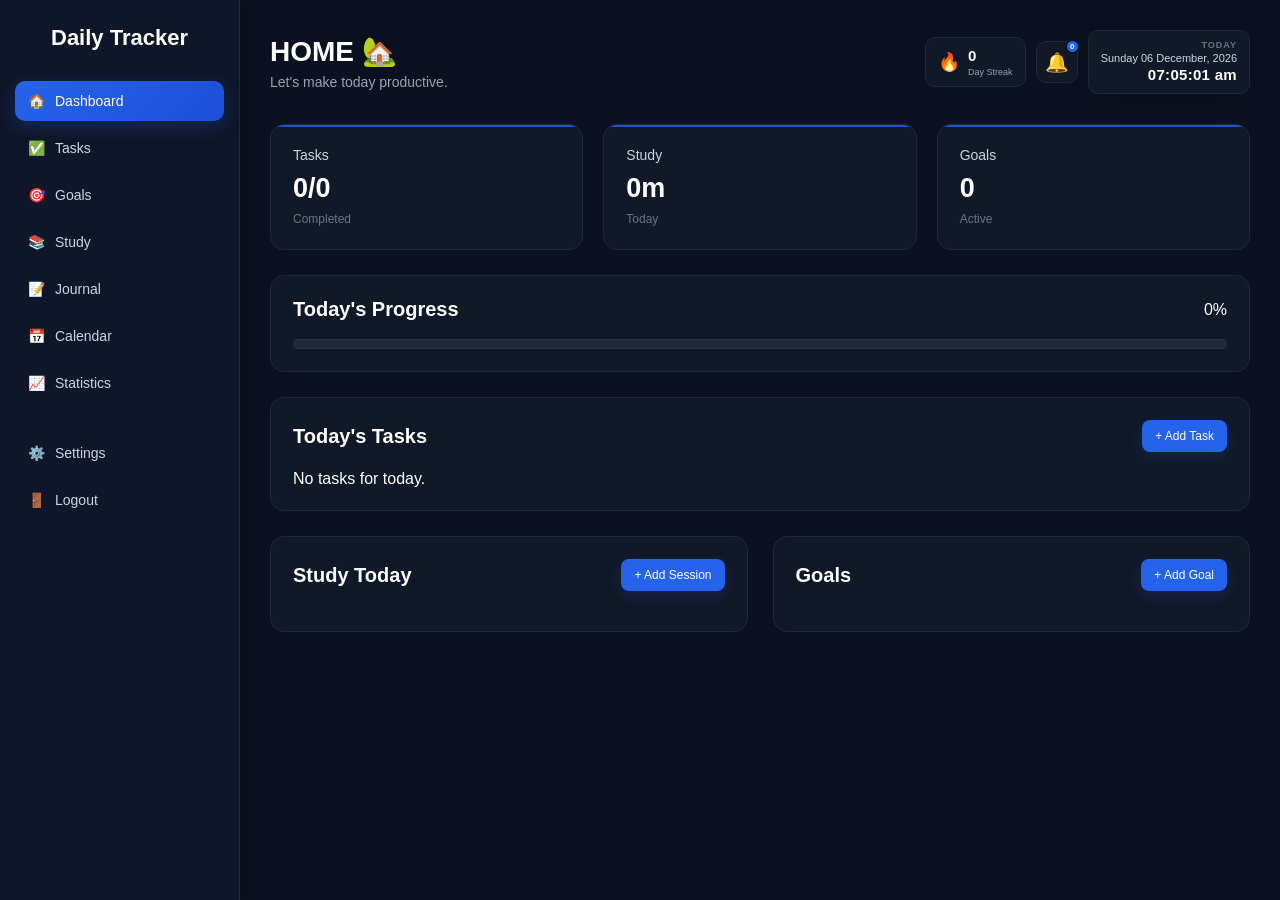
==== commit c53b24c0: "Add files via upload" ====
--- a/01_Daily_Tracker/frontend/dashboard.html
+++ b/01_Daily_Tracker/frontend/dashboard.html
@@ -1,7 +1,9 @@
 <!DOCTYPE html>
+
 <html lang="en">
 
 <head>
+
     <meta charset="UTF-8">
 
     <meta
@@ -13,11 +15,6 @@
 
     <link
         rel="stylesheet"
-        href="css/style.css"
-    >
-
-    <link
-        rel="stylesheet"
         href="css/dashboard.css"
     >
 
@@ -25,6 +22,12 @@
         rel="stylesheet"
         href="css/common.css"
     >
+
+    <link
+        rel="stylesheet"
+        href="css/style.css"
+    >
+
 </head>
 
 
@@ -37,7 +40,7 @@
 
         <aside class="sidebar">
 
-            <div class="logo">
+            <div class="logo" data-i18n="appName">
                 Daily Tracker
             </div>
 
@@ -48,37 +51,78 @@
                     href="#"
                     class="active"
                 >
-                    🏠 Dashboard
+                    <span>🏠</span>
+
+                    <span data-i18n="dashboard">
+                        Dashboard
+                    </span>
+
                 </a>
 
 
                 <a href="tasks.html">
-                    ✅ Tasks
+
+                    <span>✅</span>
+
+                    <span data-i18n="tasks">
+                        Tasks
+                    </span>
+
                 </a>
 
 
                 <a href="goals.html">
-                    🎯 Goals
+
+                    <span>🎯</span>
+
+                    <span data-i18n="goals">
+                        Goals
+                    </span>
+
                 </a>
 
 
                 <a href="study.html">
-                    📚 Study
+
+                    <span>📚</span>
+
+                    <span data-i18n="study">
+                        Study
+                    </span>
+
                 </a>
 
 
                 <a href="journal.html">
-                    📝 Journal
+
+                    <span>📝</span>
+
+                    <span data-i18n="journal">
+                        Journal
+                    </span>
+
                 </a>
 
 
                 <a href="calendar.html">
-                    📅 Calendar
+
+                    <span>📅</span>
+
+                    <span data-i18n="calendar">
+                        Calendar
+                    </span>
+
                 </a>
 
 
                 <a href="statistics.html">
-                    📈 Statistics
+
+                    <span>📈</span>
+
+                    <span data-i18n="statistics">
+                        Statistics
+                    </span>
+
                 </a>
 
             </nav>
@@ -87,12 +131,24 @@
             <div class="sidebar-bottom">
 
                 <a href="settings.html">
-                    ⚙️ Settings
+
+                    <span>⚙️</span>
+
+                    <span data-i18n="settings">
+                        Settings
+                    </span>
+
                 </a>
 
 
                 <a href="login.html">
-                    🚪 Logout
+
+                    <span>🚪</span>
+
+                    <span data-i18n="logout">
+                        Logout
+                    </span>
+
                 </a>
 
             </div>
@@ -111,18 +167,16 @@
 
                 <div>
 
-                    <h1>
+                    <h1 data-i18n="homeTitle">
                         HOME 🏡
                     </h1>
 
-                    <p>
+                    <p data-i18n="homeDescription">
                         Let's make today productive.
                     </p>
 
                 </div>
 
-
-                <!-- Top Right -->
 
                 <div class="topbar-right">
 
@@ -141,7 +195,7 @@
                                 0
                             </strong>
 
-                            <small>
+                            <small data-i18n="dayStreak">
                                 Day Streak
                             </small>
 
@@ -150,7 +204,7 @@
                     </div>
 
 
-                    <!-- Reminder Bell -->
+                    <!-- Reminder -->
 
                     <div
                         class="reminder-wrapper"
@@ -162,6 +216,7 @@
                             class="reminder-bell"
                             id="reminderBell"
                             title="Reminders"
+                            data-i18n-title="reminders"
                         >
 
                             <span>
@@ -174,8 +229,6 @@
 
                         </button>
 
-
-                        <!-- Reminder Dropdown -->
 
                         <div
                             class="reminder-dropdown"
@@ -186,20 +239,23 @@
 
                                 <div>
 
-                                    <h3>
+                                    <h3 data-i18n="reminders">
                                         Reminders
                                     </h3>
 
-                                    <small>
+                                    <small data-i18n="upcomingReminders">
                                         Your upcoming reminders
                                     </small>
 
                                 </div>
+
 
                                 <button
                                     type="button"
                                     id="openReminderModal"
                                     class="add-reminder-button"
+                                    title="Add Reminder"
+                                    data-i18n-title="addReminder"
                                 >
                                     +
                                 </button>
@@ -212,7 +268,10 @@
                                 id="reminderList"
                             >
 
-                                <div class="no-reminders">
+                                <div
+                                    class="no-reminders"
+                                    data-i18n="noReminders"
+                                >
                                     No reminders yet.
                                 </div>
 
@@ -223,11 +282,14 @@
                     </div>
 
 
-                    <!-- Date & Time -->
+                    <!-- Date Time -->
 
                     <div class="date-time-card">
 
-                        <span class="date-label">
+                        <span
+                            class="date-label"
+                            data-i18n="today"
+                        >
                             TODAY
                         </span>
 
@@ -243,7 +305,6 @@
 
                     </div>
 
-
                 </div>
 
             </header>
@@ -256,7 +317,7 @@
 
                 <div class="card">
 
-                    <h3>
+                    <h3 data-i18n="tasks">
                         Tasks
                     </h3>
 
@@ -267,7 +328,7 @@
                         0/0
                     </p>
 
-                    <span>
+                    <span data-i18n="completed">
                         Completed
                     </span>
 
@@ -276,7 +337,7 @@
 
                 <div class="card">
 
-                    <h3>
+                    <h3 data-i18n="study">
                         Study
                     </h3>
 
@@ -287,7 +348,7 @@
                         0m
                     </p>
 
-                    <span>
+                    <span data-i18n="today">
                         Today
                     </span>
 
@@ -296,21 +357,23 @@
 
                 <div class="card">
 
-                    <h3>
+                    <h3 data-i18n="goals">
                         Goals
                     </h3>
 
-                    <p class="number">
-                        3
+                    <p
+                        class="number"
+                        id="goalCount"
+                    >
+                        0
                     </p>
 
-                    <span>
+                    <span data-i18n="active">
                         Active
                     </span>
 
                 </div>
 
-
             </section>
 
 
@@ -320,7 +383,7 @@
 
                 <div class="section-header">
 
-                    <h2>
+                    <h2 data-i18n="todaysProgress">
                         Today's Progress
                     </h2>
 
@@ -349,13 +412,14 @@
 
                 <div class="section-header">
 
-                    <h2>
+                    <h2 data-i18n="todaysTasks">
                         Today's Tasks
                     </h2>
 
                     <button
                         type="button"
                         id="openTaskModal"
+                        data-i18n="addTask"
                     >
                         + Add Task
                     </button>
@@ -368,90 +432,7 @@
                     id="dashboardTaskList"
                 >
 
-                    <div class="task completed">
-
-                        <input
-                            type="checkbox"
-                            checked
-                        >
-
-                        <div class="task-info">
-
-                            <span>
-                                Complete C++ Study
-                            </span>
-
-                            <small>
-                                Priority: High
-                            </small>
-
-                        </div>
-
-                    </div>
-
-
-                    <div class="task completed">
-
-                        <input
-                            type="checkbox"
-                            checked
-                        >
-
-                        <div class="task-info">
-
-                            <span>
-                                College Work
-                            </span>
-
-                            <small>
-                                Priority: Medium
-                            </small>
-
-                        </div>
-
-                    </div>
-
-
-                    <div class="task">
-
-                        <input
-                            type="checkbox"
-                        >
-
-                        <div class="task-info">
-
-                            <span>
-                                Practice Python
-                            </span>
-
-                            <small>
-                                Priority: Medium
-                            </small>
-
-                        </div>
-
-                    </div>
-
-
-                    <div class="task">
-
-                        <input
-                            type="checkbox"
-                        >
-
-                        <div class="task-info">
-
-                            <span>
-                                GitHub Work
-                            </span>
-
-                            <small>
-                                Priority: Low
-                            </small>
-
-                        </div>
-
-                    </div>
+                    <!-- Tasks loaded by dashboard.js -->
 
                 </div>
 
@@ -469,13 +450,18 @@
 
                     <div class="section-header">
 
-                        <h2>
+                        <h2 data-i18n="studyToday">
                             Study Today
                         </h2>
 
+
+                        <!-- IMPORTANT:
+                             This now opens study.html -->
+
                         <button
                             type="button"
-                            id="openStudyModal"
+                            id="openStudyPage"
+                            data-i18n="addSession"
                         >
                             + Add Session
                         </button>
@@ -488,17 +474,7 @@
                         id="studyList"
                     >
 
-                        <div>
-
-                            <span>
-                                No study sessions yet
-                            </span>
-
-                            <strong>
-                                0m
-                            </strong>
-
-                        </div>
+                        <!-- Study sessions loaded by study-dashboard.js -->
 
                     </div>
 
@@ -511,12 +487,14 @@
 
                     <div class="section-header">
 
-                        <h2>
+                        <h2 data-i18n="goals">
                             Goals
                         </h2>
 
                         <button
                             type="button"
+                            id="openGoalPage"
+                            data-i18n="addGoal"
                         >
                             + Add Goal
                         </button>
@@ -524,49 +502,17 @@
                     </div>
 
 
-                    <div class="study-info">
-
-                        <div>
-
-                            <span>
-                                Complete C++ Course
-                            </span>
-
-                            <strong>
-                                70%
-                            </strong>
-
-                        </div>
-
-
-                        <div>
-
-                            <span>
-                                Learn Python
-                            </span>
-
-                            <strong>
-                                45%
-                            </strong>
-
-                        </div>
-
-
-                        <div>
-
-                            <span>
-                                Build Daily Tracker
-                            </span>
-
-                            <strong>
-                                30%
-                            </strong>
-
-                        </div>
+                    <div
+                        class="study-info"
+                        id="dashboardGoalList"
+                    >
+
+                        <!-- Goals loaded by dashboard.js -->
 
                     </div>
 
                 </section>
+
 
             </div>
 
@@ -585,9 +531,10 @@
 
         <div class="task-modal-box">
 
+
             <div class="task-modal-header">
 
-                <h2>
+                <h2 data-i18n="addNewTask">
                     Add New Task
                 </h2>
 
@@ -605,7 +552,10 @@
 
                 <div class="input-group">
 
-                    <label for="taskName">
+                    <label
+                        for="taskName"
+                        data-i18n="taskName"
+                    >
                         Task Name
                     </label>
 
@@ -613,6 +563,7 @@
                         type="text"
                         id="taskName"
                         placeholder="Enter task name"
+                        data-i18n-placeholder="taskNamePlaceholder"
                         required
                     >
 
@@ -621,24 +572,34 @@
 
                 <div class="input-group">
 
-                    <label for="taskPriority">
+                    <label
+                        for="taskPriority"
+                        data-i18n="priority"
+                    >
                         Priority
                     </label>
 
                     <select id="taskPriority">
 
-                        <option value="Low">
+                        <option
+                            value="Low"
+                            data-i18n="low"
+                        >
                             Low
                         </option>
 
                         <option
                             value="Medium"
                             selected
+                            data-i18n="medium"
                         >
                             Medium
                         </option>
 
-                        <option value="High">
+                        <option
+                            value="High"
+                            data-i18n="high"
+                        >
                             High
                         </option>
 
@@ -649,7 +610,10 @@
 
                 <div class="input-group">
 
-                    <label for="taskDueTime">
+                    <label
+                        for="taskDueTime"
+                        data-i18n="dueTime"
+                    >
                         Due Time
                     </label>
 
@@ -666,11 +630,15 @@
                     <button
                         type="button"
                         id="cancelTask"
+                        data-i18n="cancel"
                     >
                         Cancel
                     </button>
 
-                    <button type="submit">
+                    <button
+                        type="submit"
+                        data-i18n="addTaskButton"
+                    >
                         Add Task
                     </button>
 
@@ -683,114 +651,7 @@
     </div>
 
 
-    <!-- Edit Task Modal -->
-
-    <div
-        class="task-modal"
-        id="editTaskModal"
-    >
-
-        <div class="task-modal-box">
-
-            <div class="task-modal-header">
-
-                <h2>
-                    Edit Task
-                </h2>
-
-                <button
-                    type="button"
-                    id="closeEditTaskModal"
-                >
-                    ×
-                </button>
-
-            </div>
-
-
-            <form id="editTaskForm">
-
-                <div class="input-group">
-
-                    <label for="editTaskName">
-                        Task Name
-                    </label>
-
-                    <input
-                        type="text"
-                        id="editTaskName"
-                        placeholder="Enter task name"
-                        required
-                    >
-
-                </div>
-
-
-                <div class="input-group">
-
-                    <label for="editTaskPriority">
-                        Priority
-                    </label>
-
-                    <select id="editTaskPriority">
-
-                        <option value="Low">
-                            Low
-                        </option>
-
-                        <option
-                            value="Medium"
-                            selected
-                        >
-                            Medium
-                        </option>
-
-                        <option value="High">
-                            High
-                        </option>
-
-                    </select>
-
-                </div>
-
-
-                <div class="input-group">
-
-                    <label for="editTaskDueTime">
-                        Due Time
-                    </label>
-
-                    <input
-                        type="time"
-                        id="editTaskDueTime"
-                    >
-
-                </div>
-
-
-                <div class="task-modal-actions">
-
-                    <button
-                        type="button"
-                        id="cancelEditTask"
-                    >
-                        Cancel
-                    </button>
-
-                    <button type="submit">
-                        Save Changes
-                    </button>
-
-                </div>
-
-            </form>
-
-        </div>
-
-    </div>
-
-
-    <!-- Add Study Session Modal -->
+    <!-- Edit Study Session Modal -->
 
     <div
         class="task-modal"
@@ -799,10 +660,11 @@
 
         <div class="task-modal-box">
 
+
             <div class="task-modal-header">
 
-                <h2>
-                    Add Study Session
+                <h2 data-i18n="editStudySession">
+                    Edit Study Session
                 </h2>
 
                 <button
@@ -817,9 +679,13 @@
 
             <form id="studyForm">
 
+
                 <div class="input-group">
 
-                    <label for="studySubject">
+                    <label
+                        for="studySubject"
+                        data-i18n="subject"
+                    >
                         Subject
                     </label>
 
@@ -827,6 +693,7 @@
                         type="text"
                         id="studySubject"
                         placeholder="e.g. C++, Python, DSA"
+                        data-i18n-placeholder="subjectPlaceholder"
                         required
                     >
 
@@ -835,7 +702,10 @@
 
                 <div class="input-group">
 
-                    <label for="studyDuration">
+                    <label
+                        for="studyDuration"
+                        data-i18n="durationMinutes"
+                    >
                         Duration (minutes)
                     </label>
 
@@ -843,6 +713,7 @@
                         type="number"
                         id="studyDuration"
                         placeholder="e.g. 60"
+                        data-i18n-placeholder="durationPlaceholder"
                         min="1"
                         required
                     >
@@ -855,12 +726,16 @@
                     <button
                         type="button"
                         id="cancelStudy"
+                        data-i18n="cancel"
                     >
                         Cancel
                     </button>
 
-                    <button type="submit">
-                        Add Session
+                    <button
+                        type="submit"
+                        data-i18n="saveChanges"
+                    >
+                        Save Changes
                     </button>
 
                 </div>
@@ -881,9 +756,10 @@
 
         <div class="task-modal-box">
 
+
             <div class="task-modal-header">
 
-                <h2>
+                <h2 data-i18n="addReminder">
                     Add Reminder
                 </h2>
 
@@ -899,9 +775,13 @@
 
             <form id="reminderForm">
 
+
                 <div class="input-group">
 
-                    <label for="reminderText">
+                    <label
+                        for="reminderText"
+                        data-i18n="reminder"
+                    >
                         Reminder
                     </label>
 
@@ -909,6 +789,7 @@
                         type="text"
                         id="reminderText"
                         placeholder="e.g. Study C++"
+                        data-i18n-placeholder="reminderPlaceholder"
                         required
                     >
 
@@ -917,7 +798,10 @@
 
                 <div class="input-group">
 
-                    <label for="reminderDate">
+                    <label
+                        for="reminderDate"
+                        data-i18n="date"
+                    >
                         Date
                     </label>
 
@@ -932,7 +816,10 @@
 
                 <div class="input-group">
 
-                    <label for="reminderTime">
+                    <label
+                        for="reminderTime"
+                        data-i18n="time"
+                    >
                         Time
                     </label>
 
@@ -950,11 +837,15 @@
                     <button
                         type="button"
                         id="cancelReminder"
+                        data-i18n="cancel"
                     >
                         Cancel
                     </button>
 
-                    <button type="submit">
+                    <button
+                        type="submit"
+                        data-i18n="addReminderButton"
+                    >
                         Add Reminder
                     </button>
 
@@ -969,10 +860,16 @@
 
     <!-- JavaScript -->
 
+    <script src="js/theme.js"></script>
+
     <script src="js/dashboard.js"></script>
 
-    <script src="js/study.js"></script>
-
+    <!-- IMPORTANT: dashboard study file -->
+    <script src="js/study-dashboard.js"></script>
+
+    <script src="js/language.js"></script>
+
+    <script src="js/auth.js"></script>
 
 </body>
 
--- a/01_Daily_Tracker/frontend/css/dashboard.css
+++ b/01_Daily_Tracker/frontend/css/dashboard.css
@@ -1338,4 +1338,896 @@
     .task-actions button {
         padding: 5px 8px;
     }
+}/* =================================
+   Daily Tracker - Dashboard
+================================= */
+
+* {
+    box-sizing: border-box;
+}
+
+body {
+    margin: 0;
+    font-family: Arial, sans-serif;
+    background: #0b1120;
+    color: #ffffff;
+    overflow-x: hidden;
+}
+
+/* =================================
+   Main Layout
+================================= */
+
+.dashboard {
+    display: flex;
+    min-height: 100vh;
+}
+
+/* =================================
+   Sidebar
+================================= */
+
+.sidebar {
+    width: 240px;
+    min-height: 100vh;
+    flex-shrink: 0;
+    background: rgba(15, 23, 42, 0.95);
+    border-right: 1px solid #1e293b;
+    padding: 25px 15px;
+    position: sticky;
+    top: 0;
+    box-shadow: 4px 0 20px rgba(0, 0, 0, 0.2);
+}
+
+.logo {
+    font-size: 22px;
+    font-weight: bold;
+    text-align: center;
+    margin-bottom: 30px;
+}
+
+.sidebar nav,
+.sidebar-bottom {
+    display: flex;
+    flex-direction: column;
+    gap: 7px;
+}
+
+.sidebar a {
+    display: flex;
+    align-items: center;
+    gap: 10px;
+    padding: 12px 13px;
+    color: #cbd5e1;
+    text-decoration: none;
+    border-radius: 10px;
+    font-size: 14px;
+    transition: background 0.2s ease,
+                color 0.2s ease,
+                transform 0.2s ease;
+}
+
+.sidebar a:hover {
+    background: rgba(37, 99, 235, 0.12);
+    color: #ffffff;
+    transform: translateX(2px);
+}
+
+.sidebar a.active {
+    background: linear-gradient(
+        135deg,
+        #2563eb,
+        #1d4ed8
+    );
+    color: #ffffff;
+}
+
+.sidebar-bottom {
+    margin-top: 30px;
+}
+
+/* =================================
+   Main Content
+================================= */
+
+.main-content {
+    flex: 1;
+    width: 100%;
+    min-width: 0;
+    max-width: 1450px;
+    padding: 35px;
+}
+
+/* =================================
+   Topbar
+================================= */
+
+.topbar {
+    display: flex;
+    justify-content: space-between;
+    align-items: center;
+    gap: 20px;
+    margin-bottom: 30px;
+}
+
+.topbar h1 {
+    margin: 0;
+    font-size: 28px;
+}
+
+.topbar p {
+    margin: 6px 0 0;
+    color: #94a3b8;
+    font-size: 14px;
+}
+
+.topbar-right {
+    display: flex;
+    align-items: center;
+    gap: 10px;
+}
+
+/* =================================
+   Streak
+================================= */
+
+.streak-mini {
+    display: flex;
+    align-items: center;
+    gap: 8px;
+    padding: 9px 12px;
+    background: #111827;
+    border: 1px solid #1e293b;
+    border-radius: 10px;
+    white-space: nowrap;
+}
+
+.streak-icon {
+    font-size: 18px;
+}
+
+.streak-mini strong {
+    display: block;
+    font-size: 15px;
+}
+
+.streak-mini small {
+    display: block;
+    color: #94a3b8;
+    font-size: 9px;
+}
+
+/* =================================
+   Reminder
+================================= */
+
+.reminder-wrapper {
+    position: relative;
+}
+
+.reminder-bell {
+    position: relative;
+    width: 42px;
+    height: 42px;
+    border: 1px solid #1e293b;
+    border-radius: 10px;
+    background: #111827;
+    color: #ffffff;
+    cursor: pointer;
+    font-size: 17px;
+}
+
+.reminder-bell:hover {
+    background: #1e293b;
+}
+
+.reminder-bell strong {
+    position: absolute;
+    top: -3px;
+    right: -3px;
+    min-width: 15px;
+    height: 15px;
+    padding: 0 3px;
+    display: flex;
+    align-items: center;
+    justify-content: center;
+    background: #2563eb;
+    border: 2px solid #0b1120;
+    border-radius: 50%;
+    color: #ffffff;
+    font-size: 8px;
+    font-weight: 600;
+    line-height: 1;
+}
+
+.reminder-dropdown {
+    display: none;
+    position: absolute;
+    top: 52px;
+    right: 0;
+    width: 310px;
+    max-width: calc(100vw - 30px);
+    background: #111827;
+    border: 1px solid #1e293b;
+    border-radius: 14px;
+    padding: 15px;
+    z-index: 100;
+    box-shadow: 0 15px 35px rgba(0, 0, 0, 0.35);
+}
+
+.reminder-dropdown.show {
+    display: block;
+}
+
+.reminder-dropdown-header {
+    display: flex;
+    justify-content: space-between;
+    align-items: center;
+    gap: 10px;
+    margin-bottom: 15px;
+}
+
+.reminder-dropdown-header h3 {
+    margin: 0;
+    font-size: 16px;
+}
+
+.reminder-dropdown-header small {
+    color: #94a3b8;
+    font-size: 11px;
+}
+
+.add-reminder-button {
+    width: 32px;
+    height: 32px;
+    border: 0;
+    border-radius: 8px;
+    background: #2563eb;
+    color: #ffffff;
+    font-size: 20px;
+    cursor: pointer;
+}
+
+.reminder-list {
+    max-height: 280px;
+    overflow-y: auto;
+}
+
+.no-reminders {
+    padding: 20px 5px;
+    text-align: center;
+    color: #64748b;
+    font-size: 13px;
+}
+
+/* =================================
+   Date & Time
+================================= */
+
+.date-time-card {
+    min-width: 150px;
+    padding: 9px 12px;
+    background: #111827;
+    border: 1px solid #1e293b;
+    border-radius: 10px;
+    text-align: right;
+}
+
+.date-label {
+    display: block;
+    color: #64748b;
+    font-size: 9px;
+    letter-spacing: 1px;
+    margin-bottom: 2px;
+}
+
+.current-date {
+    color: #cbd5e1;
+    font-size: 11px;
+}
+
+.current-time {
+    margin-top: 2px;
+    color: #ffffff;
+    font-size: 15px;
+    font-weight: bold;
+}
+
+/* =================================
+   Summary Cards
+================================= */
+
+.summary-cards {
+    display: grid;
+    grid-template-columns: repeat(3, 1fr);
+    gap: 20px;
+    margin-bottom: 25px;
+}
+
+.card {
+    padding: 22px;
+    background: #111827;
+    border: 1px solid #1e293b;
+    border-radius: 14px;
+    transition: transform 0.2s ease,
+                border-color 0.2s ease;
+}
+
+.card:hover {
+    transform: translateY(-2px);
+    border-color: #334155;
+}
+
+.card h3 {
+    margin: 0 0 10px;
+    color: #cbd5e1;
+    font-size: 14px;
+}
+
+.card .number {
+    margin: 0 0 5px;
+    font-size: 27px;
+    font-weight: bold;
+}
+
+.card span {
+    color: #64748b;
+    font-size: 12px;
+}
+
+/* =================================
+   Dashboard Sections
+================================= */
+
+.dashboard-section {
+    margin-bottom: 25px;
+    padding: 22px;
+    background: #111827;
+    border: 1px solid #1e293b;
+    border-radius: 14px;
+}
+
+.section-header {
+    display: flex;
+    justify-content: space-between;
+    align-items: center;
+    gap: 15px;
+    margin-bottom: 18px;
+}
+
+.section-header h2 {
+    margin: 0;
+    font-size: 20px;
+}
+
+.section-header button {
+    padding: 9px 13px;
+    border: 0;
+    border-radius: 8px;
+    background: #2563eb;
+    color: #ffffff;
+    cursor: pointer;
+    font-size: 12px;
+    white-space: nowrap;
+}
+
+.section-header button:hover {
+    background: #1d4ed8;
+}
+
+/* =================================
+   Progress
+================================= */
+
+.progress-bar {
+    width: 100%;
+    height: 10px;
+    overflow: hidden;
+    background: #1e293b;
+    border-radius: 20px;
+}
+
+.progress {
+    width: 0;
+    height: 100%;
+    background: linear-gradient(
+        90deg,
+        #2563eb,
+        #3b82f6
+    );
+    border-radius: 20px;
+    transition: width 0.3s ease;
+}
+
+/* =================================
+   Tasks
+================================= */
+
+.task-list {
+    display: flex;
+    flex-direction: column;
+    gap: 10px;
+}
+
+.task {
+    display: flex;
+    align-items: center;
+    gap: 12px;
+    min-width: 0;
+    padding: 13px;
+    background: #0f172a;
+    border: 1px solid #1e293b;
+    border-radius: 10px;
+}
+
+.task input[type="checkbox"] {
+    flex-shrink: 0;
+    width: 17px;
+    height: 17px;
+    cursor: pointer;
+}
+
+.task-info {
+    flex: 1;
+    min-width: 0;
+}
+
+.task-info span {
+    display: block;
+    color: #ffffff;
+    font-size: 14px;
+    overflow-wrap: anywhere;
+}
+
+.task-info small {
+    display: block;
+    margin-top: 4px;
+    color: #64748b;
+    font-size: 11px;
+}
+
+.task.completed .task-info span {
+    color: #64748b;
+    text-decoration: line-through;
+}
+
+/* =================================
+   Bottom Grid
+================================= */
+
+.bottom-grid {
+    display: grid;
+    grid-template-columns: repeat(2, 1fr);
+    gap: 25px;
+}
+
+.bottom-grid .dashboard-section {
+    margin-bottom: 0;
+}
+
+/* =================================
+   Study / Goals
+================================= */
+
+.study-info {
+    display: flex;
+    flex-direction: column;
+    gap: 10px;
+}
+
+.study-info > div {
+    display: flex;
+    justify-content: space-between;
+    align-items: center;
+    gap: 15px;
+    padding: 12px;
+    background: #0f172a;
+    border: 1px solid #1e293b;
+    border-radius: 9px;
+}
+
+.study-info span {
+    min-width: 0;
+    color: #cbd5e1;
+    font-size: 13px;
+    overflow-wrap: anywhere;
+}
+
+.study-info strong {
+    flex-shrink: 0;
+    color: #ffffff;
+    font-size: 13px;
+}
+
+/* =================================
+   Modals
+================================= */
+
+.task-modal {
+    display: none;
+    position: fixed;
+    inset: 0;
+    padding: 20px;
+    background: rgba(0, 0, 0, 0.65);
+    z-index: 1000;
+    align-items: center;
+    justify-content: center;
+}
+
+.task-modal.show {
+    display: flex;
+}
+
+.task-modal-box {
+    width: 100%;
+    max-width: 450px;
+    max-height: calc(100vh - 40px);
+    overflow-y: auto;
+    padding: 22px;
+    background: #111827;
+    border: 1px solid #1e293b;
+    border-radius: 14px;
+}
+
+.task-modal-header {
+    display: flex;
+    justify-content: space-between;
+    align-items: center;
+    gap: 15px;
+    margin-bottom: 20px;
+}
+
+.task-modal-header h2 {
+    margin: 0;
+    font-size: 20px;
+}
+
+.task-modal-header button {
+    width: 32px;
+    height: 32px;
+    border: 0;
+    border-radius: 8px;
+    background: #1e293b;
+    color: #ffffff;
+    font-size: 20px;
+    cursor: pointer;
+}
+
+.input-group {
+    margin-bottom: 15px;
+}
+
+.input-group label {
+    display: block;
+    margin-bottom: 7px;
+    color: #cbd5e1;
+    font-size: 13px;
+}
+
+.input-group input,
+.input-group select {
+    width: 100%;
+    padding: 11px 12px;
+    border: 1px solid #334155;
+    border-radius: 8px;
+    outline: none;
+    background: #0f172a;
+    color: #ffffff;
+    font-size: 14px;
+}
+
+.input-group input:focus,
+.input-group select:focus {
+    border-color: #2563eb;
+}
+
+.task-modal-actions {
+    display: flex;
+    justify-content: flex-end;
+    gap: 10px;
+    margin-top: 20px;
+}
+
+.task-modal-actions button {
+    padding: 10px 15px;
+    border: 0;
+    border-radius: 8px;
+    background: #2563eb;
+    color: #ffffff;
+    cursor: pointer;
+    font-size: 13px;
+}
+
+.task-modal-actions button:first-child {
+    background: #1e293b;
+}
+
+/* =================================
+   Tablet
+================================= */
+
+@media (max-width: 1000px) {
+
+    .sidebar {
+        width: 210px;
+    }
+
+    .main-content {
+        padding: 25px;
+    }
+
+    .summary-cards {
+        grid-template-columns: repeat(2, 1fr);
+    }
+
+    .topbar-right {
+        gap: 8px;
+    }
+
+    .date-time-card {
+        min-width: 135px;
+    }
+}
+
+/* =================================
+   Mobile
+================================= */
+
+@media (max-width: 700px) {
+
+    .dashboard {
+        min-width: 0;
+    }
+
+    .sidebar {
+        width: 70px;
+        min-height: 100vh;
+        padding: 18px 7px;
+    }
+
+    .logo {
+        font-size: 0;
+        margin-bottom: 25px;
+    }
+
+    .logo::after {
+        content: "DT";
+        font-size: 19px;
+        font-weight: bold;
+    }
+
+    .sidebar a {
+        justify-content: center;
+        padding: 12px 5px;
+        font-size: 0;
+        gap: 0;
+    }
+
+    .sidebar a::first-letter {
+        font-size: 18px;
+    }
+
+    .sidebar-bottom {
+        margin-top: 25px;
+    }
+
+    .main-content {
+        flex: 1;
+        width: auto;
+        min-width: 0;
+        padding: 20px 15px !important;
+    }
+
+    .topbar {
+        align-items: flex-start;
+        flex-direction: column;
+        gap: 15px;
+        margin-bottom: 22px;
+    }
+
+    .topbar h1 {
+        font-size: 25px;
+    }
+
+    .topbar-right {
+        width: 100%;
+        flex-wrap: wrap;
+        align-items: stretch;
+    }
+
+    .streak-mini {
+        flex: 1;
+    }
+
+    .date-time-card {
+        flex: 1;
+        min-width: 130px;
+        text-align: left;
+    }
+
+    .reminder-bell {
+        width: 44px;
+        height: 44px;
+    }
+
+    .summary-cards {
+        grid-template-columns: 1fr;
+        gap: 12px;
+        margin-bottom: 18px;
+    }
+
+    .card {
+        padding: 18px;
+    }
+
+    .dashboard-section {
+        margin-bottom: 18px;
+        padding: 18px;
+    }
+
+    .section-header {
+        align-items: flex-start;
+    }
+
+    .section-header h2 {
+        font-size: 18px;
+    }
+
+    .section-header button {
+        padding: 8px 10px;
+        font-size: 11px;
+    }
+
+    .bottom-grid {
+        grid-template-columns: 1fr;
+        gap: 18px;
+    }
+
+    .bottom-grid .dashboard-section {
+        margin-bottom: 0;
+    }
+
+    .reminder-dropdown {
+        position: fixed;
+        top: 75px;
+        right: 10px;
+        left: 80px;
+        width: auto;
+        max-width: none;
+    }
+
+    .task-modal {
+        padding: 12px;
+    }
+
+    .task-modal-box {
+        max-height: calc(100vh - 24px);
+        padding: 18px;
+    }
+}
+
+/* =================================
+   Small Mobile
+================================= */
+
+@media (max-width: 450px) {
+
+    .sidebar {
+        width: 62px;
+    }
+
+    .main-content {
+        padding: 15px 10px !important;
+    }
+
+    .topbar h1 {
+        font-size: 23px;
+    }
+
+    .topbar p {
+        font-size: 13px;
+    }
+
+    .topbar-right {
+        gap: 7px;
+    }
+
+    .streak-mini {
+        padding: 8px 9px;
+    }
+
+    .streak-icon {
+        font-size: 16px;
+    }
+
+    .streak-mini strong {
+        font-size: 14px;
+    }
+
+    .streak-mini small {
+        font-size: 8px;
+    }
+
+    .date-time-card {
+        min-width: 120px;
+        padding: 8px 9px;
+    }
+
+    .current-date {
+        font-size: 10px;
+    }
+
+    .current-time {
+        font-size: 14px;
+    }
+
+    .dashboard-section {
+        padding: 15px;
+    }
+
+    .section-header {
+        flex-direction: column;
+        align-items: stretch;
+        gap: 10px;
+    }
+
+    .section-header button {
+        width: 100%;
+    }
+
+    .task {
+        padding: 11px;
+    }
+
+    .task-info span {
+        font-size: 13px;
+    }
+
+    .study-info > div {
+        padding: 10px;
+    }
+
+    .reminder-dropdown {
+        left: 72px;
+        right: 8px;
+    }
+
+    .task-modal-actions {
+        flex-direction: column;
+    }
+
+    .task-modal-actions button {
+        width: 100%;
+    }
+}
+
+/* =================================
+   Extra Small Mobile
+================================= */
+
+@media (max-width: 350px) {
+
+    .sidebar {
+        width: 55px;
+    }
+
+    .main-content {
+        padding: 12px 8px !important;
+    }
+
+    .topbar h1 {
+        font-size: 21px;
+    }
+
+    .streak-mini {
+        min-width: 0;
+    }
+
+    .date-time-card {
+        min-width: 105px;
+    }
+
+    .reminder-dropdown {
+        left: 63px;
+    }
 }
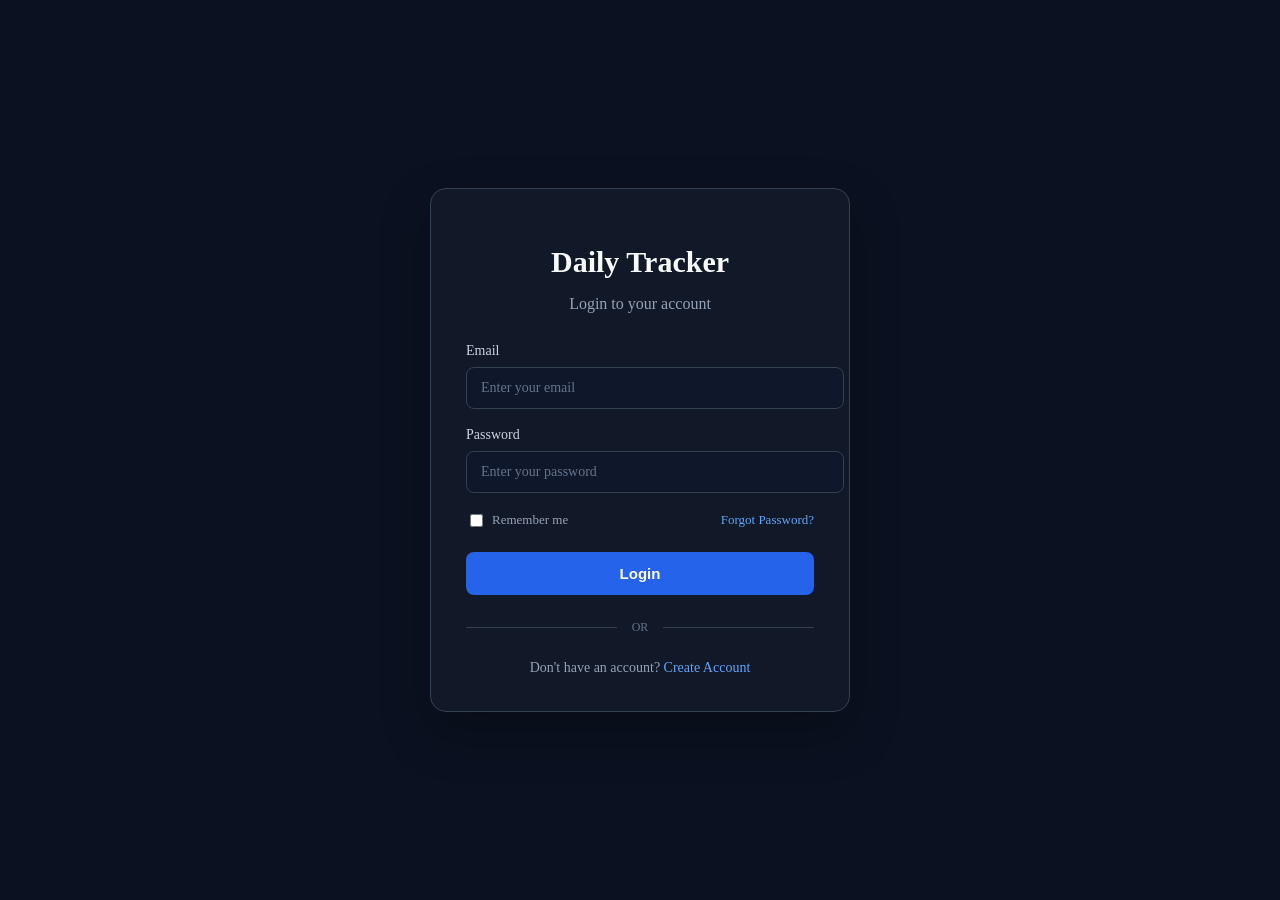
==== commit 742ee46d: "Add files via upload" ====
--- a/01_Daily_Tracker/frontend/dashboard.html
+++ b/01_Daily_Tracker/frontend/dashboard.html
@@ -1,5 +1,4 @@
 <!DOCTYPE html>
-
 <html lang="en">
 
 <head>
@@ -13,142 +12,71 @@
 
     <title>Dashboard - Daily Tracker</title>
 
-    <link
-        rel="stylesheet"
-        href="css/dashboard.css"
-    >
-
-    <link
-        rel="stylesheet"
-        href="css/common.css"
-    >
-
-    <link
-        rel="stylesheet"
-        href="css/style.css"
-    >
+    <link rel="stylesheet" href="css/dashboard.css">
+    <link rel="stylesheet" href="css/common.css">
+    <link rel="stylesheet" href="css/style.css">
 
 </head>
 
-
 <body>
 
     <div class="dashboard">
 
-
-        <!-- Sidebar -->
-
         <aside class="sidebar">
 
-            <div class="logo" data-i18n="appName">
-                Daily Tracker
+            <div class="logo">
+                <span data-i18n="appName">Daily Tracker</span>
             </div>
 
-
             <nav>
 
-                <a
-                    href="#"
-                    class="active"
-                >
+                <a href="dashboard.html" class="active">
                     <span>🏠</span>
-
-                    <span data-i18n="dashboard">
-                        Dashboard
-                    </span>
-
-                </a>
-
+                    <span data-i18n="dashboard">Dashboard</span>
+                </a>
 
                 <a href="tasks.html">
-
                     <span>✅</span>
-
-                    <span data-i18n="tasks">
-                        Tasks
-                    </span>
-
-                </a>
-
+                    <span data-i18n="tasks">Tasks</span>
+                </a>
 
                 <a href="goals.html">
-
                     <span>🎯</span>
-
-                    <span data-i18n="goals">
-                        Goals
-                    </span>
-
-                </a>
-
+                    <span data-i18n="goals">Goals</span>
+                </a>
 
                 <a href="study.html">
-
                     <span>📚</span>
-
-                    <span data-i18n="study">
-                        Study
-                    </span>
-
-                </a>
-
+                    <span data-i18n="study">Study</span>
+                </a>
 
                 <a href="journal.html">
-
                     <span>📝</span>
-
-                    <span data-i18n="journal">
-                        Journal
-                    </span>
-
-                </a>
-
+                    <span data-i18n="journal">Journal</span>
+                </a>
 
                 <a href="calendar.html">
-
                     <span>📅</span>
-
-                    <span data-i18n="calendar">
-                        Calendar
-                    </span>
-
-                </a>
-
+                    <span data-i18n="calendar">Calendar</span>
+                </a>
 
                 <a href="statistics.html">
-
                     <span>📈</span>
-
-                    <span data-i18n="statistics">
-                        Statistics
-                    </span>
-
+                    <span data-i18n="statistics">Statistics</span>
                 </a>
 
             </nav>
 
-
             <div class="sidebar-bottom">
 
                 <a href="settings.html">
-
                     <span>⚙️</span>
-
-                    <span data-i18n="settings">
-                        Settings
-                    </span>
-
-                </a>
-
+                    <span data-i18n="settings">Settings</span>
+                </a>
 
                 <a href="login.html">
-
                     <span>🚪</span>
-
-                    <span data-i18n="logout">
-                        Logout
-                    </span>
-
+                    <span data-i18n="logout">Logout</span>
                 </a>
 
             </div>
@@ -156,12 +84,7 @@
         </aside>
 
 
-        <!-- Main Content -->
-
         <main class="main-content">
-
-
-            <!-- Topbar -->
 
             <header class="topbar">
 
@@ -180,9 +103,6 @@
 
                 <div class="topbar-right">
 
-
-                    <!-- Streak -->
-
                     <div class="streak-mini">
 
                         <span class="streak-icon">
@@ -203,8 +123,6 @@
 
                     </div>
 
-
-                    <!-- Reminder -->
 
                     <div
                         class="reminder-wrapper"
@@ -219,9 +137,7 @@
                             data-i18n-title="reminders"
                         >
 
-                            <span>
-                                🔔
-                            </span>
+                            <span>🔔</span>
 
                             <strong id="reminderCount">
                                 0
@@ -282,8 +198,6 @@
                     </div>
 
 
-                    <!-- Date Time -->
-
                     <div class="date-time-card">
 
                         <span
@@ -310,10 +224,9 @@
             </header>
 
 
-            <!-- Summary Cards -->
+            <!-- Summary -->
 
             <section class="summary-cards">
-
 
                 <div class="card">
 
@@ -430,21 +343,17 @@
                 <div
                     class="task-list"
                     id="dashboardTaskList"
-                >
-
-                    <!-- Tasks loaded by dashboard.js -->
-
-                </div>
+                ></div>
 
             </section>
 
 
-            <!-- Bottom Grid -->
+            <!-- Study + Goals -->
 
             <div class="bottom-grid">
 
 
-                <!-- Study Today -->
+                <!-- Study -->
 
                 <section class="dashboard-section">
 
@@ -453,10 +362,6 @@
                         <h2 data-i18n="studyToday">
                             Study Today
                         </h2>
-
-
-                        <!-- IMPORTANT:
-                             This now opens study.html -->
 
                         <button
                             type="button"
@@ -472,11 +377,7 @@
                     <div
                         class="study-info"
                         id="studyList"
-                    >
-
-                        <!-- Study sessions loaded by study-dashboard.js -->
-
-                    </div>
+                    ></div>
 
                 </section>
 
@@ -505,24 +406,20 @@
                     <div
                         class="study-info"
                         id="dashboardGoalList"
-                    >
-
-                        <!-- Goals loaded by dashboard.js -->
-
-                    </div>
+                    ></div>
 
                 </section>
 
-
             </div>
 
-
         </main>
 
     </div>
 
 
-    <!-- Add Task Modal -->
+    <!-- ================================
+         ADD TASK MODAL
+         ================================ -->
 
     <div
         class="task-modal"
@@ -530,7 +427,6 @@
     >
 
         <div class="task-modal-box">
-
 
             <div class="task-modal-header">
 
@@ -651,103 +547,9 @@
     </div>
 
 
-    <!-- Edit Study Session Modal -->
-
-    <div
-        class="task-modal"
-        id="studyModal"
-    >
-
-        <div class="task-modal-box">
-
-
-            <div class="task-modal-header">
-
-                <h2 data-i18n="editStudySession">
-                    Edit Study Session
-                </h2>
-
-                <button
-                    type="button"
-                    id="closeStudyModal"
-                >
-                    ×
-                </button>
-
-            </div>
-
-
-            <form id="studyForm">
-
-
-                <div class="input-group">
-
-                    <label
-                        for="studySubject"
-                        data-i18n="subject"
-                    >
-                        Subject
-                    </label>
-
-                    <input
-                        type="text"
-                        id="studySubject"
-                        placeholder="e.g. C++, Python, DSA"
-                        data-i18n-placeholder="subjectPlaceholder"
-                        required
-                    >
-
-                </div>
-
-
-                <div class="input-group">
-
-                    <label
-                        for="studyDuration"
-                        data-i18n="durationMinutes"
-                    >
-                        Duration (minutes)
-                    </label>
-
-                    <input
-                        type="number"
-                        id="studyDuration"
-                        placeholder="e.g. 60"
-                        data-i18n-placeholder="durationPlaceholder"
-                        min="1"
-                        required
-                    >
-
-                </div>
-
-
-                <div class="task-modal-actions">
-
-                    <button
-                        type="button"
-                        id="cancelStudy"
-                        data-i18n="cancel"
-                    >
-                        Cancel
-                    </button>
-
-                    <button
-                        type="submit"
-                        data-i18n="saveChanges"
-                    >
-                        Save Changes
-                    </button>
-
-                </div>
-
-            </form>
-
-        </div>
-
-    </div>
-
-
-    <!-- Add Reminder Modal -->
+    <!-- ================================
+         ADD REMINDER MODAL
+         ================================ -->
 
     <div
         class="task-modal"
@@ -755,7 +557,6 @@
     >
 
         <div class="task-modal-box">
-
 
             <div class="task-modal-header">
 
@@ -775,12 +576,11 @@
 
             <form id="reminderForm">
 
-
                 <div class="input-group">
 
                     <label
                         for="reminderText"
-                        data-i18n="reminder"
+                        data-i18n="reminderText"
                     >
                         Reminder
                     </label>
@@ -788,8 +588,8 @@
                     <input
                         type="text"
                         id="reminderText"
-                        placeholder="e.g. Study C++"
-                        data-i18n-placeholder="reminderPlaceholder"
+                        placeholder="Enter reminder"
+                        data-i18n-placeholder="reminderTextPlaceholder"
                         required
                     >
 
@@ -844,7 +644,7 @@
 
                     <button
                         type="submit"
-                        data-i18n="addReminderButton"
+                        data-i18n="addReminder"
                     >
                         Add Reminder
                     </button>
@@ -858,15 +658,12 @@
     </div>
 
 
-    <!-- JavaScript -->
+    <!-- Scripts -->
 
     <script src="js/theme.js"></script>
 
     <script src="js/dashboard.js"></script>
 
-    <!-- IMPORTANT: dashboard study file -->
-    <script src="js/study-dashboard.js"></script>
-
     <script src="js/language.js"></script>
 
     <script src="js/auth.js"></script>
--- a/01_Daily_Tracker/frontend/css/dashboard.css
+++ b/01_Daily_Tracker/frontend/css/dashboard.css
@@ -1,49 +1,68 @@
+/* =================================
+   Daily Tracker - Dashboard
+================================= */
+
+* {
+    box-sizing: border-box;
+}
+
 body {
-    background: #0b1120;
-    color: #f8fafc;
-}
+    margin: 0;
+    font-family: Arial, sans-serif;
+    background: var(--bg-main);
+    color: var(--text-main);
+    overflow-x: hidden;
+}
+
+/* =================================
+   Main Layout
+================================= */
 
 .dashboard {
     display: flex;
     min-height: 100vh;
 }
+
+/* =================================
+   Sidebar
+================================= */
 
 .sidebar {
     width: 240px;
     min-height: 100vh;
-    background: rgba(15, 23, 42, 0.95);
-    border-right: 1px solid rgba(148, 163, 184, 0.12);
+    flex-shrink: 0;
+    background: var(--bg-sidebar);
+    border-right: 1px solid var(--border-main);
     padding: 25px 15px;
-    display: flex;
-    flex-direction: column;
-    flex-shrink: 0;
     position: sticky;
     top: 0;
-    height: 100vh;
-    box-shadow: 8px 0 30px rgba(0, 0, 0, 0.15);
+    box-shadow: 4px 0 20px rgba(0, 0, 0, 0.12);
 }
 
 .logo {
     font-size: 22px;
-    font-weight: 700;
-    padding: 0 12px;
-    margin-bottom: 35px;
-    color: #ffffff;
-}
-
-.sidebar nav {
+    font-weight: bold;
+    text-align: center;
+    margin-bottom: 30px;
+    color: var(--text-main);
+}
+
+.sidebar nav,
+.sidebar-bottom {
     display: flex;
     flex-direction: column;
     gap: 7px;
 }
 
 .sidebar a {
-    color: #94a3b8;
+    display: flex;
+    align-items: center;
+    gap: 10px;
+    padding: 12px 13px;
+    color: var(--text-secondary);
     text-decoration: none;
-    padding: 12px 13px;
-    border-radius: 9px;
-    display: flex;
-    align-items: center;
+    border-radius: 10px;
+    font-size: 14px;
     transition:
         background 0.2s ease,
         color 0.2s ease,
@@ -51,71 +70,79 @@
 }
 
 .sidebar a:hover {
-    background: rgba(37, 99, 235, 0.10);
+    background: var(--bg-card-secondary);
+    color: var(--text-main);
+    transform: translateX(2px);
+}
+
+.sidebar a.active {
+    background: linear-gradient(
+        135deg,
+        var(--primary),
+        var(--primary-hover)
+    );
     color: #ffffff;
-    transform: translateX(3px);
-}
-
-.sidebar a.active {
-    background: linear-gradient(135deg, #2563eb, #1d4ed8);
-    color: #ffffff;
-    box-shadow: 0 5px 18px rgba(37, 99, 235, 0.25);
 }
 
 .sidebar-bottom {
-    margin-top: auto;
-    display: flex;
-    flex-direction: column;
-    gap: 7px;
-}
+    margin-top: 30px;
+}
+
+/* =================================
+   Main Content
+================================= */
 
 .main-content {
     flex: 1;
     width: 100%;
+    min-width: 0;
+    max-width: 1450px;
     padding: 35px;
-    max-width: 1450px;
-}
+}
+
+/* =================================
+   Topbar
+================================= */
 
 .topbar {
     display: flex;
     justify-content: space-between;
     align-items: center;
+    gap: 20px;
     margin-bottom: 30px;
 }
 
 .topbar h1 {
+    margin: 0;
     font-size: 28px;
-    font-weight: 700;
-    margin-bottom: 6px;
-    color: #ffffff;
+    color: var(--text-main);
 }
 
 .topbar p {
-    color: #94a3b8;
+    margin: 6px 0 0;
+    color: var(--text-secondary);
     font-size: 14px;
 }
 
 .topbar-right {
     display: flex;
     align-items: center;
-    justify-content: flex-end;
     gap: 10px;
 }
 
-
-/* ==================================================
+/* =================================
    Streak
-================================================== */
+================================= */
 
 .streak-mini {
     display: flex;
     align-items: center;
     gap: 8px;
-    min-width: 100px;
-    padding: 8px 10px;
-    background: #111827;
-    border: 1px solid rgba(148, 163, 184, 0.12);
+    padding: 9px 12px;
+    background: var(--bg-card);
+    border: 1px solid var(--border-main);
     border-radius: 10px;
+    white-space: nowrap;
     transition:
         background 0.2s ease,
         border-color 0.2s ease,
@@ -123,212 +150,130 @@
 }
 
 .streak-mini:hover {
-    background: #162033;
-    border-color: rgba(96, 165, 250, 0.25);
+    background: var(--bg-card-secondary);
+    border-color: var(--border-light);
     transform: translateY(-1px);
 }
 
 .streak-icon {
-    font-size: 19px;
-    line-height: 1;
+    font-size: 18px;
 }
 
 .streak-mini strong {
     display: block;
-    color: #f8fafc;
-    font-size: 14px;
-    line-height: 1.2;
+    color: var(--text-main);
+    font-size: 15px;
 }
 
 .streak-mini small {
     display: block;
-    margin-top: 2px;
-    color: #64748b;
-    font-size: 10px;
-    white-space: nowrap;
-}
-
-
-/* ==================================================
-   REMINDER BELL + DROPDOWN
-================================================== */
+    color: var(--text-secondary);
+    font-size: 9px;
+}
+
+/* =================================
+   Reminder
+================================= */
 
 .reminder-wrapper {
     position: relative;
-    flex-shrink: 0;
 }
 
 .reminder-bell {
     position: relative;
-    width: 44px;
+    width: 42px;
     height: 42px;
-
-    display: flex;
-    align-items: center;
-    justify-content: center;
-
-    padding: 0;
-
-    background: #111827;
-    border: 1px solid rgba(148, 163, 184, 0.12);
+    border: 1px solid var(--border-main);
     border-radius: 10px;
-
-    color: #ffffff;
+    background: var(--bg-card);
+    color: var(--text-main);
     cursor: pointer;
-
+    font-size: 17px;
     transition:
         background 0.2s ease,
-        border-color 0.2s ease,
-        transform 0.2s ease;
+        border-color 0.2s ease;
 }
 
 .reminder-bell:hover {
-    background: #162033;
-    border-color: rgba(96, 165, 250, 0.25);
-    transform: translateY(-1px);
-}
-
-.reminder-bell:active {
-    transform: translateY(0);
-}
-
-.reminder-bell span {
-    font-size: 19px;
-    line-height: 1;
+    background: var(--bg-card-secondary);
+    border-color: var(--border-light);
 }
 
 .reminder-bell strong {
     position: absolute;
-
     top: -3px;
     right: -3px;
-
     min-width: 15px;
     height: 15px;
-
     padding: 0 3px;
-
     display: flex;
     align-items: center;
     justify-content: center;
-
-    background: #2563eb;
-    border: 2px solid #0b1120;
+    background: var(--primary);
+    border: 2px solid var(--bg-main);
     border-radius: 50%;
-
     color: #ffffff;
-
     font-size: 8px;
     font-weight: 600;
     line-height: 1;
 }
 
-
-/* ==================================================
-   Reminder Dropdown
-================================================== */
-
 .reminder-dropdown {
     display: none;
-
     position: absolute;
-
-    top: calc(100% + 10px);
+    top: 52px;
     right: 0;
-
-    width: 330px;
-
-    background: linear-gradient(
-        145deg,
-        #1e293b,
-        #172033
-    );
-
-    border: 1px solid rgba(148, 163, 184, 0.18);
-    border-radius: 13px;
-
-    box-shadow:
-        0 20px 50px rgba(0, 0, 0, 0.40);
-
-    overflow: hidden;
-
-    z-index: 1100;
+    width: 310px;
+    max-width: calc(100vw - 30px);
+    background: var(--bg-card);
+    border: 1px solid var(--border-main);
+    border-radius: 14px;
+    padding: 15px;
+    z-index: 100;
+    box-shadow: 0 15px 35px rgba(0, 0, 0, 0.25);
 }
 
 .reminder-dropdown.show {
     display: block;
-    animation: reminderDropdownOpen 0.18s ease;
 }
 
 .reminder-dropdown-header {
     display: flex;
     justify-content: space-between;
     align-items: center;
-
-    gap: 12px;
-
-    padding: 15px 16px;
-
-    border-bottom: 1px solid rgba(148, 163, 184, 0.10);
+    gap: 10px;
+    margin-bottom: 15px;
 }
 
 .reminder-dropdown-header h3 {
+    margin: 0;
+    color: var(--text-main);
+    font-size: 16px;
+}
+
+.reminder-dropdown-header small {
+    color: var(--text-secondary);
+    font-size: 11px;
+}
+
+.add-reminder-button {
+    width: 32px;
+    height: 32px;
+    border: 0;
+    border-radius: 8px;
+    background: var(--primary);
     color: #ffffff;
-    font-size: 15px;
-    font-weight: 600;
-    margin-bottom: 3px;
-}
-
-.reminder-dropdown-header small {
-    color: #64748b;
-    font-size: 10px;
-}
-
-.add-reminder-button {
-    width: 31px;
-    height: 31px;
-
-    display: flex;
-    align-items: center;
-    justify-content: center;
-
-    padding: 0;
-
-    background: linear-gradient(
-        135deg,
-        #2563eb,
-        #1d4ed8
-    );
-
-    border: none;
-    border-radius: 8px;
-
-    color: #ffffff;
-
     font-size: 20px;
-    line-height: 1;
-
     cursor: pointer;
-
-    transition:
-        background 0.2s ease,
-        transform 0.2s ease;
 }
 
 .add-reminder-button:hover {
-    background: linear-gradient(
-        135deg,
-        #3b82f6,
-        #2563eb
-    );
-
-    transform: translateY(-1px);
+    background: var(--primary-hover);
 }
 
 .reminder-list {
-    max-height: 320px;
+    max-height: 280px;
     overflow-y: auto;
-    padding: 8px;
 }
 
 .reminder-list::-webkit-scrollbar {
@@ -340,7 +285,7 @@
 }
 
 .reminder-list::-webkit-scrollbar-thumb {
-    background: #334155;
+    background: var(--border-light);
     border-radius: 10px;
 }
 
@@ -348,22 +293,12 @@
     display: flex;
     align-items: center;
     justify-content: space-between;
-
     gap: 10px;
-
     padding: 12px 10px;
-
-    background: #111827;
-
-    border: 1px solid rgba(148, 163, 184, 0.08);
+    background: var(--bg-card-secondary);
+    border: 1px solid var(--border-main);
     border-radius: 9px;
-
     margin-bottom: 7px;
-
-    transition:
-        background 0.2s ease,
-        border-color 0.2s ease,
-        transform 0.2s ease;
 }
 
 .reminder-item:last-child {
@@ -371,9 +306,8 @@
 }
 
 .reminder-item:hover {
-    background: #162033;
-    border-color: rgba(96, 165, 250, 0.20);
-    transform: translateX(2px);
+    background: var(--bg-card);
+    border-color: var(--border-light);
 }
 
 .reminder-item-info {
@@ -382,7 +316,7 @@
 }
 
 .reminder-item-text {
-    color: #f8fafc;
+    color: var(--text-main);
     font-size: 13px;
     font-weight: 500;
     word-break: break-word;
@@ -391,199 +325,124 @@
 
 .reminder-item-time {
     margin-top: 5px;
-    color: #64748b;
+    color: var(--text-secondary);
     font-size: 11px;
 }
 
 .delete-reminder {
     width: 30px;
     height: 30px;
-
     flex-shrink: 0;
-
     display: flex;
     align-items: center;
     justify-content: center;
-
     padding: 0;
-
-    background: rgba(127, 29, 29, 0.35);
-
-    border: 1px solid rgba(248, 113, 113, 0.15);
+    background: var(--danger-bg);
+    border: 1px solid var(--danger-border);
     border-radius: 7px;
-
-    color: #fca5a5;
-
+    color: var(--danger-text);
     font-size: 13px;
-
     cursor: pointer;
-
-    transition:
-        background 0.2s ease,
-        border-color 0.2s ease,
-        transform 0.2s ease;
 }
 
 .delete-reminder:hover {
-    background: rgba(153, 27, 27, 0.55);
-    border-color: rgba(248, 113, 113, 0.30);
-    transform: translateY(-1px);
+    opacity: 0.85;
 }
 
 .no-reminders {
-    padding: 28px 15px;
-
+    padding: 20px 5px;
     text-align: center;
-
-    color: #64748b;
-    font-size: 12px;
-}
-
-@keyframes reminderDropdownOpen {
-    from {
-        opacity: 0;
-        transform: translateY(-5px);
-    }
-
-    to {
-        opacity: 1;
-        transform: translateY(0);
-    }
-}
-
-
-/* ==================================================
-   Professional Date & Time Card
-================================================== */
+    color: var(--text-secondary);
+    font-size: 13px;
+}
+
+/* =================================
+   Date & Time
+================================= */
 
 .date-time-card {
-    min-width: 175px;
-    padding: 10px 14px;
-    background: linear-gradient(
-        145deg,
-        rgba(30, 41, 59, 0.95),
-        rgba(23, 32, 51, 0.95)
-    );
-    border: 1px solid rgba(148, 163, 184, 0.14);
-    border-radius: 12px;
+    min-width: 150px;
+    padding: 9px 12px;
+    background: var(--bg-card);
+    border: 1px solid var(--border-main);
+    border-radius: 10px;
     text-align: right;
-    box-shadow: 0 8px 25px rgba(0, 0, 0, 0.12);
-    transition:
-        border-color 0.2s ease,
-        transform 0.2s ease;
-}
-
-.date-time-card:hover {
-    border-color: rgba(96, 165, 250, 0.25);
-    transform: translateY(-1px);
 }
 
 .date-label {
     display: block;
-    margin-bottom: 3px;
-    color: #64748b;
+    color: var(--text-muted);
     font-size: 9px;
-    font-weight: 700;
-    letter-spacing: 1.5px;
+    letter-spacing: 1px;
+    margin-bottom: 2px;
 }
 
 .current-date {
-    color: #cbd5e1;
-    font-size: 12px;
-    font-weight: 500;
-    white-space: nowrap;
+    color: var(--text-secondary);
+    font-size: 11px;
 }
 
 .current-time {
     margin-top: 2px;
-    color: #ffffff;
-    font-size: 21px;
-    font-weight: 700;
-    letter-spacing: 0.3px;
-    line-height: 1.2;
-    white-space: nowrap;
-}
-
-
-/* ==================================================
+    color: var(--text-main);
+    font-size: 15px;
+    font-weight: bold;
+}
+
+/* =================================
    Summary Cards
-================================================== */
+================================= */
 
 .summary-cards {
     display: grid;
-    grid-template-columns: repeat(3, minmax(0, 1fr));
-    gap: 18px;
+    grid-template-columns: repeat(3, 1fr);
+    gap: 20px;
     margin-bottom: 25px;
 }
 
 .card {
-    background: linear-gradient(145deg, #1e293b, #172033);
-    border: 1px solid rgba(148, 163, 184, 0.12);
+    padding: 22px;
+    background: var(--bg-card);
+    border: 1px solid var(--border-main);
     border-radius: 14px;
+    transition:
+        transform 0.2s ease,
+        border-color 0.2s ease;
+}
+
+.card:hover {
+    transform: translateY(-2px);
+    border-color: var(--border-light);
+}
+
+.card h3 {
+    margin: 0 0 10px;
+    color: var(--text-secondary);
+    font-size: 14px;
+}
+
+.card .number {
+    margin: 0 0 5px;
+    color: var(--text-main);
+    font-size: 27px;
+    font-weight: bold;
+}
+
+.card span {
+    color: var(--text-muted);
+    font-size: 12px;
+}
+
+/* =================================
+   Dashboard Sections
+================================= */
+
+.dashboard-section {
+    margin-bottom: 25px;
     padding: 22px;
-    position: relative;
-    overflow: hidden;
-    transition:
-        transform 0.25s ease,
-        border-color 0.25s ease,
-        box-shadow 0.25s ease;
-}
-
-.card::before {
-    content: "";
-    position: absolute;
-    top: 0;
-    left: 0;
-    width: 100%;
-    height: 2px;
-    background: #2563eb;
-    opacity: 0.8;
-}
-
-.card:hover {
-    transform: translateY(-4px);
-    border-color: rgba(96, 165, 250, 0.3);
-    box-shadow: 0 12px 30px rgba(0, 0, 0, 0.25);
-}
-
-.card h3 {
-    color: #94a3b8;
-    font-size: 13px;
-    font-weight: 500;
-    margin-bottom: 12px;
-}
-
-.card .number {
-    color: #ffffff;
-    font-size: 26px;
-    font-weight: 700;
-    margin-bottom: 5px;
-}
-
-.card span {
-    color: #64748b;
-    font-size: 12px;
-}
-
-
-/* ==================================================
-   Dashboard Sections
-================================================== */
-
-.dashboard-section {
-    background: linear-gradient(145deg, #1e293b, #172033);
-    border: 1px solid rgba(148, 163, 184, 0.12);
+    background: var(--bg-card);
+    border: 1px solid var(--border-main);
     border-radius: 14px;
-    padding: 22px;
-    margin-bottom: 20px;
-    transition:
-        border-color 0.25s ease,
-        box-shadow 0.25s ease;
-}
-
-.dashboard-section:hover {
-    border-color: rgba(148, 163, 184, 0.20);
-    box-shadow: 0 10px 30px rgba(0, 0, 0, 0.12);
 }
 
 .section-header {
@@ -594,69 +453,55 @@
     margin-bottom: 18px;
 }
 
-.section-header h2,
-.dashboard-section h2 {
+.section-header h2 {
+    margin: 0;
+    color: var(--text-main);
+    font-size: 20px;
+}
+
+.section-header button {
+    padding: 9px 13px;
+    border: 0;
+    border-radius: 8px;
+    background: var(--primary);
     color: #ffffff;
-    font-size: 18px;
-    font-weight: 600;
-}
-
-.section-header button {
-    background: linear-gradient(135deg, #2563eb, #1d4ed8);
-    color: #ffffff;
-    border: none;
-    border-radius: 8px;
-    padding: 9px 14px;
-    font-size: 13px;
-    font-weight: 500;
     cursor: pointer;
-    box-shadow: 0 5px 15px rgba(37, 99, 235, 0.18);
-    transition:
-        transform 0.2s ease,
-        box-shadow 0.2s ease,
-        background 0.2s ease;
+    font-size: 12px;
+    white-space: nowrap;
 }
 
 .section-header button:hover {
-    background: linear-gradient(135deg, #3b82f6, #2563eb);
-    transform: translateY(-2px);
-    box-shadow: 0 8px 20px rgba(37, 99, 235, 0.28);
-}
-
-.section-header button:active {
-    transform: translateY(0);
-}
-
-
-/* ==================================================
+    background: var(--primary-hover);
+}
+
+/* =================================
    Progress
-================================================== */
+================================= */
 
 .progress-bar {
     width: 100%;
     height: 10px;
-    background: #0f172a;
-    border: 1px solid rgba(148, 163, 184, 0.08);
+    overflow: hidden;
+    background: var(--bg-input);
+    border: 1px solid var(--border-main);
     border-radius: 20px;
-    overflow: hidden;
 }
 
 .progress {
     width: 0;
     height: 100%;
-    background: linear-gradient(90deg, #2563eb, #60a5fa);
+    background: linear-gradient(
+        90deg,
+        var(--primary),
+        var(--primary-light)
+    );
     border-radius: 20px;
-
-    transition:
-        width 0.7s cubic-bezier(0.22, 1, 0.36, 1);
-
-    box-shadow: 0 0 12px rgba(37, 99, 235, 0.35);
-}
-
-
-/* ==================================================
+    transition: width 0.3s ease;
+}
+
+/* =================================
    Tasks
-================================================== */
+================================= */
 
 .task-list {
     display: flex;
@@ -668,63 +513,56 @@
     display: flex;
     align-items: center;
     gap: 12px;
-    padding: 13px 14px;
-    background: #111827;
-    border: 1px solid rgba(148, 163, 184, 0.08);
+    min-width: 0;
+    padding: 13px;
+    background: var(--bg-card-secondary);
+    border: 1px solid var(--border-main);
     border-radius: 10px;
-    min-width: 0;
     transition:
         background 0.2s ease,
-        border-color 0.2s ease,
-        transform 0.2s ease;
+        border-color 0.2s ease;
 }
 
 .task:hover {
-    background: #162033;
-    border-color: rgba(96, 165, 250, 0.20);
-    transform: translateX(2px);
-}
-
-.task > input[type="checkbox"] {
+    background: var(--bg-card);
+    border-color: var(--border-light);
+}
+
+.task input[type="checkbox"] {
+    flex-shrink: 0;
     width: 17px;
     height: 17px;
-    flex-shrink: 0;
     cursor: pointer;
-    accent-color: #2563eb;
+    accent-color: var(--primary);
 }
 
 .task-info {
     flex: 1;
     min-width: 0;
-    display: flex;
-    flex-direction: column;
-    gap: 5px;
 }
 
 .task-info span {
-    color: #f8fafc;
+    display: block;
+    color: var(--text-main);
     font-size: 14px;
-    word-break: break-word;
+    overflow-wrap: anywhere;
 }
 
 .task-info small {
-    color: #64748b;
-    font-size: 12px;
-}
-
-.task.completed {
-    opacity: 0.75;
+    display: block;
+    margin-top: 4px;
+    color: var(--text-secondary);
+    font-size: 11px;
 }
 
 .task.completed .task-info span {
+    color: var(--text-muted);
     text-decoration: line-through;
-    color: #64748b;
-}
-
-
-/* ==================================================
+}
+
+/* =================================
    Task Actions
-================================================== */
+================================= */
 
 .task-actions {
     display: flex;
@@ -734,7 +572,7 @@
 }
 
 .task-actions button {
-    border: 1px solid transparent;
+    border: 1px solid var(--border-main);
     border-radius: 7px;
     padding: 6px 10px;
     font-size: 12px;
@@ -750,1045 +588,23 @@
 }
 
 .edit-task {
-    background: #263449;
-    color: #93c5fd;
-    border-color: #334155;
+    background: var(--bg-card-secondary);
+    color: var(--primary-light);
+    border-color: var(--border-light);
 }
 
 .edit-task:hover {
-    background: #334155;
-    border-color: #475569;
+    background: var(--bg-card);
 }
 
 .delete-task {
-    background: rgba(127, 29, 29, 0.35);
-    color: #fca5a5;
-    border-color: rgba(248, 113, 113, 0.15);
+    background: var(--danger-bg);
+    color: var(--danger-text);
+    border-color: var(--danger-border);
 }
 
 .delete-task:hover {
-    background: rgba(153, 27, 27, 0.55);
-    border-color: rgba(248, 113, 113, 0.30);
-}
-
-
-/* ==================================================
-   Bottom Grid
-================================================== */
-
-.bottom-grid {
-    display: grid;
-    grid-template-columns: repeat(2, minmax(0, 1fr));
-    gap: 20px;
-}
-
-
-/* ==================================================
-   Study
-================================================== */
-
-.study-info {
-    margin-top: 18px;
-    display: flex;
-    flex-direction: column;
-    gap: 10px;
-}
-
-.study-info > div:not(.study-session) {
-    display: flex;
-    justify-content: space-between;
-    align-items: center;
-    padding: 12px 14px;
-    background: #111827;
-    border: 1px solid rgba(148, 163, 184, 0.08);
-    border-radius: 10px;
-}
-
-.study-info span {
-    color: #94a3b8;
-}
-
-.study-session {
-    display: flex;
-    align-items: center;
-    justify-content: space-between;
-    gap: 15px;
-    padding: 14px 16px;
-    background: #111827;
-    border: 1px solid rgba(148, 163, 184, 0.08);
-    border-radius: 10px;
-    transition:
-        background 0.2s ease,
-        border-color 0.2s ease,
-        transform 0.2s ease,
-        box-shadow 0.2s ease;
-}
-
-.study-session:hover {
-    background: #162033;
-    border-color: rgba(96, 165, 250, 0.20);
-    transform: translateY(-2px);
-    box-shadow: 0 7px 20px rgba(0, 0, 0, 0.18);
-}
-
-.study-session-info {
-    display: flex;
-    flex-direction: column;
-    gap: 5px;
-    min-width: 0;
-}
-
-.study-session-info span {
-    color: #f8fafc;
-    font-size: 14px;
-    font-weight: 600;
-    word-break: break-word;
-}
-
-.study-session-info strong {
-    color: #64748b;
-    font-size: 12px;
-    font-weight: 500;
-}
-
-.study-session-actions {
-    display: flex;
-    gap: 7px;
-    flex-shrink: 0;
-}
-
-.study-session-actions button {
-    padding: 6px 10px;
-    border: 1px solid #334155;
-    border-radius: 7px;
-    background: #1e293b;
-    color: #d1d5db;
-    font-size: 12px;
-    cursor: pointer;
-    transition:
-        background 0.2s ease,
-        border-color 0.2s ease,
-        transform 0.2s ease;
-}
-
-.study-session-actions button:hover {
-    background: #334155;
-    transform: translateY(-1px);
-}
-
-.study-session-actions .edit-study {
-    color: #60a5fa;
-}
-
-.study-session-actions .edit-study:hover {
-    border-color: #3b82f6;
-    background: #1e3a5f;
-}
-
-.study-session-actions .delete-study {
-    color: #f87171;
-}
-
-.study-session-actions .delete-study:hover {
-    border-color: #7f1d1d;
-    background: #3a1f1f;
-}
-
-#studyList > div:first-child:has(span) {
-    min-height: 55px;
-}
-
-.bottom-grid .dashboard-section:last-child .study-info > div {
-    transition:
-        background 0.2s ease,
-        border-color 0.2s ease,
-        transform 0.2s ease;
-}
-
-.bottom-grid .dashboard-section:last-child .study-info > div:hover {
-    background: #162033;
-    border-color: rgba(96, 165, 250, 0.20);
-    transform: translateX(2px);
-}
-
-
-/* ==================================================
-   Modal
-================================================== */
-
-.task-modal {
-    display: none;
-    position: fixed;
-    inset: 0;
-    width: 100%;
-    height: 100%;
-    padding: 20px;
-    background: rgba(2, 6, 23, 0.78);
-    backdrop-filter: blur(5px);
-    justify-content: center;
-    align-items: center;
-    z-index: 1000;
-}
-
-.task-modal.active {
-    display: flex;
-    animation: modalBackground 0.2s ease;
-}
-
-.task-modal-box {
-    width: 100%;
-    max-width: 450px;
-    background: linear-gradient(145deg, #1e293b, #172033);
-    border: 1px solid rgba(148, 163, 184, 0.18);
-    border-radius: 15px;
-    padding: 25px;
-    box-shadow: 0 25px 70px rgba(0, 0, 0, 0.45);
-    animation: modalOpen 0.25s ease;
-}
-
-.task-modal-header {
-    display: flex;
-    justify-content: space-between;
-    align-items: center;
-    margin-bottom: 25px;
-}
-
-.task-modal-header h2 {
-    color: #ffffff;
-    font-size: 20px;
-    font-weight: 600;
-}
-
-.task-modal-header button {
-    width: 32px;
-    height: 32px;
-    display: flex;
-    justify-content: center;
-    align-items: center;
-    background: rgba(148, 163, 184, 0.08);
-    border: 1px solid rgba(148, 163, 184, 0.10);
-    border-radius: 7px;
-    color: #94a3b8;
-    font-size: 24px;
-    line-height: 1;
-    cursor: pointer;
-    transition:
-        background 0.2s ease,
-        color 0.2s ease;
-}
-
-.task-modal-header button:hover {
-    background: rgba(148, 163, 184, 0.15);
-    color: #ffffff;
-}
-
-
-/* ==================================================
-   Modal Form
-================================================== */
-
-.task-modal .input-group {
-    margin-bottom: 18px;
-}
-
-.task-modal .input-group label {
-    display: block;
-    margin-bottom: 8px;
-    color: #e2e8f0;
-    font-size: 13px;
-    font-weight: 500;
-}
-
-.task-modal .input-group input,
-.task-modal .input-group select {
-    display: block;
-    width: 100%;
-    height: 44px;
-    padding: 0 14px;
-    background: #0f172a;
-    color: #ffffff;
-    border: 1px solid #334155;
-    border-radius: 8px;
-    outline: none;
-    font-size: 14px;
-    transition:
-        border-color 0.2s ease,
-        box-shadow 0.2s ease;
-}
-
-.task-modal .input-group input::placeholder {
-    color: #64748b;
-}
-
-.task-modal .input-group input:focus,
-.task-modal .input-group select:focus {
-    border-color: #3b82f6;
-    box-shadow: 0 0 0 3px rgba(59, 130, 246, 0.12);
-}
-
-
-/* ==================================================
-   Modal Buttons
-================================================== */
-
-.task-modal-actions {
-    display: flex;
-    justify-content: flex-end;
-    align-items: center;
-    gap: 10px;
-    margin-top: 25px;
-}
-
-.task-modal-actions button {
-    min-width: 100px;
-    height: 40px;
-    padding: 0 16px;
-    border: none;
-    border-radius: 8px;
-    cursor: pointer;
-    font-size: 13px;
-    font-weight: 500;
-    transition:
-        transform 0.2s ease,
-        background 0.2s ease,
-        box-shadow 0.2s ease;
-}
-
-.task-modal-actions button:hover {
-    transform: translateY(-1px);
-}
-
-#cancelTask,
-#cancelEditTask,
-#cancelStudy,
-#cancelReminder {
-    background: #334155;
-    color: #ffffff;
-}
-
-#cancelTask:hover,
-#cancelEditTask:hover,
-#cancelStudy:hover,
-#cancelReminder:hover {
-    background: #475569;
-}
-
-.task-modal-actions button[type="submit"] {
-    background: linear-gradient(135deg, #2563eb, #1d4ed8);
-    color: #ffffff;
-    box-shadow: 0 5px 15px rgba(37, 99, 235, 0.18);
-}
-
-.task-modal-actions button[type="submit"]:hover {
-    background: linear-gradient(135deg, #3b82f6, #2563eb);
-    box-shadow: 0 7px 20px rgba(37, 99, 235, 0.28);
-}
-
-
-/* ==================================================
-   Animations
-================================================== */
-
-@keyframes modalOpen {
-    from {
-        opacity: 0;
-        transform: translateY(10px) scale(0.98);
-    }
-
-    to {
-        opacity: 1;
-        transform: translateY(0) scale(1);
-    }
-}
-
-@keyframes modalBackground {
-    from {
-        opacity: 0;
-    }
-
-    to {
-        opacity: 1;
-    }
-}
-
-
-/* ==================================================
-   Responsive Tablet
-================================================== */
-
-@media (max-width: 1000px) {
-
-    .sidebar {
-        width: 210px;
-    }
-
-    .main-content {
-        padding: 25px;
-    }
-
-    .summary-cards {
-        grid-template-columns: repeat(2, minmax(0, 1fr));
-    }
-
-    .topbar-right {
-        gap: 8px;
-    }
-
-    .streak-mini {
-        min-width: 90px;
-        padding: 7px 9px;
-    }
-
-    .date-time-card {
-        min-width: 155px;
-    }
-
-    .reminder-dropdown {
-        width: 320px;
-    }
-}
-
-
-/* ==================================================
-   Responsive Mobile
-================================================== */
-
-@media (max-width: 700px) {
-
-    .sidebar {
-        width: 70px;
-        padding: 20px 8px;
-    }
-
-    .logo {
-        font-size: 0;
-        padding: 0;
-        text-align: center;
-        margin-bottom: 25px;
-    }
-
-    .logo::before {
-        content: "DT";
-        font-size: 18px;
-        font-weight: 700;
-        color: #ffffff;
-    }
-
-    .sidebar a {
-        justify-content: center;
-        font-size: 0;
-        padding: 12px 8px;
-    }
-
-    .sidebar a::first-letter {
-        font-size: 18px;
-    }
-
-    .main-content {
-        padding: 20px 15px;
-    }
-
-    .topbar {
-        flex-direction: column;
-        align-items: flex-start;
-        gap: 15px;
-    }
-
-    .topbar-right {
-        width: 100%;
-        justify-content: flex-start;
-        flex-wrap: wrap;
-        gap: 8px;
-    }
-
-    .date-time-card {
-        margin-left: auto;
-    }
-
-    .summary-cards {
-        grid-template-columns: 1fr;
-        gap: 12px;
-    }
-
-    .bottom-grid {
-        grid-template-columns: 1fr;
-        gap: 0;
-    }
-
-    .dashboard-section {
-        padding: 18px;
-    }
-
-    .section-header {
-        align-items: flex-start;
-    }
-
-    .task {
-        align-items: flex-start;
-    }
-
-    .task-actions {
-        flex-direction: column;
-    }
-
-    .study-session {
-        align-items: flex-start;
-    }
-
-    .study-session-actions {
-        flex-direction: column;
-    }
-
-    .task-modal {
-        padding: 15px;
-    }
-
-    .task-modal-box {
-        max-width: 100%;
-        padding: 20px;
-    }
-
-    .task-modal-actions {
-        flex-direction: column-reverse;
-    }
-
-    .task-modal-actions button {
-        width: 100%;
-    }
-
-    .reminder-dropdown {
-        width: 310px;
-        max-width: calc(100vw - 30px);
-    }
-}
-
-
-/* ==================================================
-   Responsive Small Mobile
-================================================== */
-
-@media (max-width: 450px) {
-
-    .main-content {
-        padding: 15px 10px;
-    }
-
-    .topbar h1 {
-        font-size: 23px;
-    }
-
-    .topbar-right {
-        width: 100%;
-    }
-
-    .streak-mini {
-        min-width: 0;
-        flex: 1;
-        padding: 8px;
-    }
-
-    .reminder-bell {
-        width: 44px;
-        height: 42px;
-    }
-
-    .date-time-card {
-        width: 100%;
-        margin-left: 0;
-        text-align: left;
-    }
-
-    .current-date,
-    .current-time {
-        text-align: left;
-    }
-
-    .reminder-dropdown {
-        position: fixed;
-
-        top: 75px;
-        right: 10px;
-        left: 10px;
-
-        width: auto;
-        max-width: none;
-    }
-
-    .dashboard-section {
-        padding: 15px;
-    }
-
-    .section-header h2 {
-        font-size: 16px;
-    }
-
-    .section-header button {
-        padding: 8px 10px;
-        font-size: 12px;
-    }
-
-    .task {
-        padding: 11px;
-    }
-
-    .task-info span {
-        font-size: 13px;
-    }
-
-    .task-actions button {
-        padding: 5px 8px;
-    }
-}/* =================================
-   Daily Tracker - Dashboard
-================================= */
-
-* {
-    box-sizing: border-box;
-}
-
-body {
-    margin: 0;
-    font-family: Arial, sans-serif;
-    background: #0b1120;
-    color: #ffffff;
-    overflow-x: hidden;
-}
-
-/* =================================
-   Main Layout
-================================= */
-
-.dashboard {
-    display: flex;
-    min-height: 100vh;
-}
-
-/* =================================
-   Sidebar
-================================= */
-
-.sidebar {
-    width: 240px;
-    min-height: 100vh;
-    flex-shrink: 0;
-    background: rgba(15, 23, 42, 0.95);
-    border-right: 1px solid #1e293b;
-    padding: 25px 15px;
-    position: sticky;
-    top: 0;
-    box-shadow: 4px 0 20px rgba(0, 0, 0, 0.2);
-}
-
-.logo {
-    font-size: 22px;
-    font-weight: bold;
-    text-align: center;
-    margin-bottom: 30px;
-}
-
-.sidebar nav,
-.sidebar-bottom {
-    display: flex;
-    flex-direction: column;
-    gap: 7px;
-}
-
-.sidebar a {
-    display: flex;
-    align-items: center;
-    gap: 10px;
-    padding: 12px 13px;
-    color: #cbd5e1;
-    text-decoration: none;
-    border-radius: 10px;
-    font-size: 14px;
-    transition: background 0.2s ease,
-                color 0.2s ease,
-                transform 0.2s ease;
-}
-
-.sidebar a:hover {
-    background: rgba(37, 99, 235, 0.12);
-    color: #ffffff;
-    transform: translateX(2px);
-}
-
-.sidebar a.active {
-    background: linear-gradient(
-        135deg,
-        #2563eb,
-        #1d4ed8
-    );
-    color: #ffffff;
-}
-
-.sidebar-bottom {
-    margin-top: 30px;
-}
-
-/* =================================
-   Main Content
-================================= */
-
-.main-content {
-    flex: 1;
-    width: 100%;
-    min-width: 0;
-    max-width: 1450px;
-    padding: 35px;
-}
-
-/* =================================
-   Topbar
-================================= */
-
-.topbar {
-    display: flex;
-    justify-content: space-between;
-    align-items: center;
-    gap: 20px;
-    margin-bottom: 30px;
-}
-
-.topbar h1 {
-    margin: 0;
-    font-size: 28px;
-}
-
-.topbar p {
-    margin: 6px 0 0;
-    color: #94a3b8;
-    font-size: 14px;
-}
-
-.topbar-right {
-    display: flex;
-    align-items: center;
-    gap: 10px;
-}
-
-/* =================================
-   Streak
-================================= */
-
-.streak-mini {
-    display: flex;
-    align-items: center;
-    gap: 8px;
-    padding: 9px 12px;
-    background: #111827;
-    border: 1px solid #1e293b;
-    border-radius: 10px;
-    white-space: nowrap;
-}
-
-.streak-icon {
-    font-size: 18px;
-}
-
-.streak-mini strong {
-    display: block;
-    font-size: 15px;
-}
-
-.streak-mini small {
-    display: block;
-    color: #94a3b8;
-    font-size: 9px;
-}
-
-/* =================================
-   Reminder
-================================= */
-
-.reminder-wrapper {
-    position: relative;
-}
-
-.reminder-bell {
-    position: relative;
-    width: 42px;
-    height: 42px;
-    border: 1px solid #1e293b;
-    border-radius: 10px;
-    background: #111827;
-    color: #ffffff;
-    cursor: pointer;
-    font-size: 17px;
-}
-
-.reminder-bell:hover {
-    background: #1e293b;
-}
-
-.reminder-bell strong {
-    position: absolute;
-    top: -3px;
-    right: -3px;
-    min-width: 15px;
-    height: 15px;
-    padding: 0 3px;
-    display: flex;
-    align-items: center;
-    justify-content: center;
-    background: #2563eb;
-    border: 2px solid #0b1120;
-    border-radius: 50%;
-    color: #ffffff;
-    font-size: 8px;
-    font-weight: 600;
-    line-height: 1;
-}
-
-.reminder-dropdown {
-    display: none;
-    position: absolute;
-    top: 52px;
-    right: 0;
-    width: 310px;
-    max-width: calc(100vw - 30px);
-    background: #111827;
-    border: 1px solid #1e293b;
-    border-radius: 14px;
-    padding: 15px;
-    z-index: 100;
-    box-shadow: 0 15px 35px rgba(0, 0, 0, 0.35);
-}
-
-.reminder-dropdown.show {
-    display: block;
-}
-
-.reminder-dropdown-header {
-    display: flex;
-    justify-content: space-between;
-    align-items: center;
-    gap: 10px;
-    margin-bottom: 15px;
-}
-
-.reminder-dropdown-header h3 {
-    margin: 0;
-    font-size: 16px;
-}
-
-.reminder-dropdown-header small {
-    color: #94a3b8;
-    font-size: 11px;
-}
-
-.add-reminder-button {
-    width: 32px;
-    height: 32px;
-    border: 0;
-    border-radius: 8px;
-    background: #2563eb;
-    color: #ffffff;
-    font-size: 20px;
-    cursor: pointer;
-}
-
-.reminder-list {
-    max-height: 280px;
-    overflow-y: auto;
-}
-
-.no-reminders {
-    padding: 20px 5px;
-    text-align: center;
-    color: #64748b;
-    font-size: 13px;
-}
-
-/* =================================
-   Date & Time
-================================= */
-
-.date-time-card {
-    min-width: 150px;
-    padding: 9px 12px;
-    background: #111827;
-    border: 1px solid #1e293b;
-    border-radius: 10px;
-    text-align: right;
-}
-
-.date-label {
-    display: block;
-    color: #64748b;
-    font-size: 9px;
-    letter-spacing: 1px;
-    margin-bottom: 2px;
-}
-
-.current-date {
-    color: #cbd5e1;
-    font-size: 11px;
-}
-
-.current-time {
-    margin-top: 2px;
-    color: #ffffff;
-    font-size: 15px;
-    font-weight: bold;
-}
-
-/* =================================
-   Summary Cards
-================================= */
-
-.summary-cards {
-    display: grid;
-    grid-template-columns: repeat(3, 1fr);
-    gap: 20px;
-    margin-bottom: 25px;
-}
-
-.card {
-    padding: 22px;
-    background: #111827;
-    border: 1px solid #1e293b;
-    border-radius: 14px;
-    transition: transform 0.2s ease,
-                border-color 0.2s ease;
-}
-
-.card:hover {
-    transform: translateY(-2px);
-    border-color: #334155;
-}
-
-.card h3 {
-    margin: 0 0 10px;
-    color: #cbd5e1;
-    font-size: 14px;
-}
-
-.card .number {
-    margin: 0 0 5px;
-    font-size: 27px;
-    font-weight: bold;
-}
-
-.card span {
-    color: #64748b;
-    font-size: 12px;
-}
-
-/* =================================
-   Dashboard Sections
-================================= */
-
-.dashboard-section {
-    margin-bottom: 25px;
-    padding: 22px;
-    background: #111827;
-    border: 1px solid #1e293b;
-    border-radius: 14px;
-}
-
-.section-header {
-    display: flex;
-    justify-content: space-between;
-    align-items: center;
-    gap: 15px;
-    margin-bottom: 18px;
-}
-
-.section-header h2 {
-    margin: 0;
-    font-size: 20px;
-}
-
-.section-header button {
-    padding: 9px 13px;
-    border: 0;
-    border-radius: 8px;
-    background: #2563eb;
-    color: #ffffff;
-    cursor: pointer;
-    font-size: 12px;
-    white-space: nowrap;
-}
-
-.section-header button:hover {
-    background: #1d4ed8;
-}
-
-/* =================================
-   Progress
-================================= */
-
-.progress-bar {
-    width: 100%;
-    height: 10px;
-    overflow: hidden;
-    background: #1e293b;
-    border-radius: 20px;
-}
-
-.progress {
-    width: 0;
-    height: 100%;
-    background: linear-gradient(
-        90deg,
-        #2563eb,
-        #3b82f6
-    );
-    border-radius: 20px;
-    transition: width 0.3s ease;
-}
-
-/* =================================
-   Tasks
-================================= */
-
-.task-list {
-    display: flex;
-    flex-direction: column;
-    gap: 10px;
-}
-
-.task {
-    display: flex;
-    align-items: center;
-    gap: 12px;
-    min-width: 0;
-    padding: 13px;
-    background: #0f172a;
-    border: 1px solid #1e293b;
-    border-radius: 10px;
-}
-
-.task input[type="checkbox"] {
-    flex-shrink: 0;
-    width: 17px;
-    height: 17px;
-    cursor: pointer;
-}
-
-.task-info {
-    flex: 1;
-    min-width: 0;
-}
-
-.task-info span {
-    display: block;
-    color: #ffffff;
-    font-size: 14px;
-    overflow-wrap: anywhere;
-}
-
-.task-info small {
-    display: block;
-    margin-top: 4px;
-    color: #64748b;
-    font-size: 11px;
-}
-
-.task.completed .task-info span {
-    color: #64748b;
-    text-decoration: line-through;
+    opacity: 0.85;
 }
 
 /* =================================
@@ -1821,22 +637,95 @@
     align-items: center;
     gap: 15px;
     padding: 12px;
-    background: #0f172a;
-    border: 1px solid #1e293b;
+    background: var(--bg-card-secondary);
+    border: 1px solid var(--border-main);
     border-radius: 9px;
+}
+
+.study-info > div:hover {
+    background: var(--bg-card);
+    border-color: var(--border-light);
 }
 
 .study-info span {
     min-width: 0;
-    color: #cbd5e1;
+    color: var(--text-secondary);
     font-size: 13px;
     overflow-wrap: anywhere;
 }
 
 .study-info strong {
     flex-shrink: 0;
-    color: #ffffff;
+    color: var(--text-main);
     font-size: 13px;
+}
+
+/* =================================
+   Study Sessions
+================================= */
+
+.study-session {
+    display: flex;
+    align-items: center;
+    justify-content: space-between;
+    gap: 15px;
+    padding: 14px 16px;
+    background: var(--bg-card-secondary);
+    border: 1px solid var(--border-main);
+    border-radius: 10px;
+}
+
+.study-session:hover {
+    background: var(--bg-card);
+    border-color: var(--border-light);
+}
+
+.study-session-info {
+    display: flex;
+    flex-direction: column;
+    gap: 5px;
+    min-width: 0;
+}
+
+.study-session-info span {
+    color: var(--text-main);
+    font-size: 14px;
+    font-weight: 600;
+    word-break: break-word;
+}
+
+.study-session-info strong {
+    color: var(--text-secondary);
+    font-size: 12px;
+    font-weight: 500;
+}
+
+.study-session-actions {
+    display: flex;
+    gap: 7px;
+    flex-shrink: 0;
+}
+
+.study-session-actions button {
+    padding: 6px 10px;
+    border: 1px solid var(--border-light);
+    border-radius: 7px;
+    background: var(--bg-card);
+    color: var(--text-light);
+    font-size: 12px;
+    cursor: pointer;
+}
+
+.study-session-actions button:hover {
+    background: var(--bg-card-secondary);
+}
+
+.study-session-actions .edit-study {
+    color: var(--primary-light);
+}
+
+.study-session-actions .delete-study {
+    color: var(--danger-text);
 }
 
 /* =================================
@@ -1864,8 +753,8 @@
     max-height: calc(100vh - 40px);
     overflow-y: auto;
     padding: 22px;
-    background: #111827;
-    border: 1px solid #1e293b;
+    background: var(--bg-card);
+    border: 1px solid var(--border-main);
     border-radius: 14px;
 }
 
@@ -1879,19 +768,28 @@
 
 .task-modal-header h2 {
     margin: 0;
+    color: var(--text-main);
     font-size: 20px;
 }
 
 .task-modal-header button {
     width: 32px;
     height: 32px;
-    border: 0;
+    border: 1px solid var(--border-main);
     border-radius: 8px;
-    background: #1e293b;
-    color: #ffffff;
+    background: var(--bg-card-secondary);
+    color: var(--text-main);
     font-size: 20px;
     cursor: pointer;
 }
+
+.task-modal-header button:hover {
+    background: var(--bg-input);
+}
+
+/* =================================
+   Modal Form
+================================= */
 
 .input-group {
     margin-bottom: 15px;
@@ -1900,7 +798,7 @@
 .input-group label {
     display: block;
     margin-bottom: 7px;
-    color: #cbd5e1;
+    color: var(--text-light);
     font-size: 13px;
 }
 
@@ -1908,18 +806,26 @@
 .input-group select {
     width: 100%;
     padding: 11px 12px;
-    border: 1px solid #334155;
+    border: 1px solid var(--border-light);
     border-radius: 8px;
     outline: none;
-    background: #0f172a;
-    color: #ffffff;
+    background: var(--bg-input);
+    color: var(--text-main);
     font-size: 14px;
+}
+
+.input-group input::placeholder {
+    color: var(--text-muted);
 }
 
 .input-group input:focus,
 .input-group select:focus {
-    border-color: #2563eb;
-}
+    border-color: var(--primary);
+}
+
+/* =================================
+   Modal Buttons
+================================= */
 
 .task-modal-actions {
     display: flex;
@@ -1932,14 +838,24 @@
     padding: 10px 15px;
     border: 0;
     border-radius: 8px;
-    background: #2563eb;
+    background: var(--primary);
     color: #ffffff;
     cursor: pointer;
     font-size: 13px;
 }
 
+.task-modal-actions button:hover {
+    background: var(--primary-hover);
+}
+
 .task-modal-actions button:first-child {
-    background: #1e293b;
+    background: var(--bg-card-secondary);
+    color: var(--text-main);
+    border: 1px solid var(--border-main);
+}
+
+.task-modal-actions button:first-child:hover {
+    background: var(--bg-input);
 }
 
 /* =================================
@@ -1994,6 +910,7 @@
         content: "DT";
         font-size: 19px;
         font-weight: bold;
+        color: var(--text-main);
     }
 
     .sidebar a {
--- a/01_Daily_Tracker/frontend/css/style.css
+++ b/01_Daily_Tracker/frontend/css/style.css
@@ -0,0 +1,262 @@
+/* =================================
+   DAILY TRACKER - GLOBAL THEME
+================================= */
+
+:root {
+    /* Dark Theme */
+    --bg-main: #0b1120;
+    --bg-sidebar: #0f172a;
+    --bg-card: #111827;
+    --bg-card-secondary: #1e293b;
+    --bg-input: #0f172a;
+
+    --border-main: #1e293b;
+    --border-light: #334155;
+
+    --text-main: #f8fafc;
+    --text-secondary: #94a3b8;
+    --text-muted: #64748b;
+    --text-light: #cbd5e1;
+
+    --primary: #2563eb;
+    --primary-hover: #1d4ed8;
+    --primary-light: #60a5fa;
+
+    --danger-bg: #450a0a;
+    --danger-border: #7f1d1d;
+    --danger-text: #fca5a5;
+}
+
+
+/* =================================
+   LIGHT THEME
+================================= */
+
+body.light-theme {
+    --bg-main: #f1f5f9;
+    --bg-sidebar: #ffffff;
+    --bg-card: #ffffff;
+    --bg-card-secondary: #f8fafc;
+    --bg-input: #f8fafc;
+
+    --border-main: #cbd5e1;
+    --border-light: #cbd5e1;
+
+    --text-main: #0f172a;
+    --text-secondary: #475569;
+    --text-muted: #64748b;
+    --text-light: #334155;
+
+    --primary: #2563eb;
+    --primary-hover: #1d4ed8;
+    --primary-light: #3b82f6;
+
+    --danger-bg: #fef2f2;
+    --danger-border: #fecaca;
+    --danger-text: #dc2626;
+}
+
+
+/* =================================
+   GLOBAL BODY
+================================= */
+
+body {
+    background: var(--bg-main);
+    color: var(--text-main);
+    transition:
+        background 0.2s ease,
+        color 0.2s ease;
+}
+
+
+/* =================================
+   COMMON ELEMENTS
+================================= */
+
+.sidebar {
+    background: var(--bg-sidebar);
+    border-color: var(--border-main);
+}
+
+.logo {
+    color: var(--text-main);
+}
+
+.sidebar a {
+    color: var(--text-secondary);
+}
+
+.sidebar a:hover {
+    background: var(--bg-card-secondary);
+    color: var(--text-main);
+}
+
+.sidebar a.active {
+    background: var(--primary);
+    color: #ffffff;
+}
+
+.main-content {
+    color: var(--text-main);
+}
+
+.topbar h1,
+.topbar h2 {
+    color: var(--text-main);
+}
+
+.topbar p,
+.date {
+    color: var(--text-secondary);
+}
+
+
+/* =================================
+   COMMON CARDS / SECTIONS
+================================= */
+
+.card,
+.summary-card,
+.dashboard-section,
+.tasks-section,
+.settings-section,
+.calendar-section,
+.selected-date-section,
+.statistics-section,
+.graph-section,
+.goal-modal-box,
+.study-modal-box,
+.journal-modal-box,
+.task-modal-box {
+    background: var(--bg-card);
+    border-color: var(--border-main);
+}
+
+
+/* =================================
+   COMMON SECONDARY BACKGROUNDS
+================================= */
+
+.task-item,
+.goal-item,
+.study-item,
+.journal-entry,
+.calendar-day,
+.activity-item,
+.weekly-card,
+.monthly-card,
+.graph-card,
+.graph-stat-card,
+.setting-row {
+    background: var(--bg-card-secondary);
+    border-color: var(--border-main);
+}
+
+
+/* =================================
+   COMMON TEXT
+================================= */
+
+.card h3,
+.summary-card span,
+.section-header p,
+.goal-deadline,
+.study-date,
+.journal-entry-meta,
+.empty-state,
+.date {
+    color: var(--text-secondary);
+}
+
+.empty-state h3 {
+    color: var(--text-light);
+}
+
+
+/* =================================
+   COMMON INPUTS
+================================= */
+
+input,
+select,
+textarea {
+    background: var(--bg-input);
+    color: var(--text-main);
+    border-color: var(--border-light);
+}
+
+input::placeholder,
+textarea::placeholder {
+    color: var(--text-muted);
+}
+
+input:focus,
+select:focus,
+textarea:focus {
+    border-color: var(--primary);
+}
+
+
+/* =================================
+   COMMON BUTTONS
+================================= */
+
+.primary-btn,
+.section-header button {
+    background: var(--primary);
+    color: #ffffff;
+}
+
+.primary-btn:hover,
+.section-header button:hover {
+    background: var(--primary-hover);
+}
+
+
+/* =================================
+   COMMON FILTER BUTTON
+================================= */
+
+.filter-btn {
+    background: var(--bg-input);
+    color: var(--text-secondary);
+    border-color: var(--border-main);
+}
+
+.filter-btn:hover {
+    background: var(--bg-card);
+    color: var(--text-main);
+}
+
+.filter-btn.active {
+    background: var(--primary);
+    border-color: var(--primary);
+    color: #ffffff;
+}
+
+
+/* =================================
+   COMMON MODAL
+================================= */
+
+.task-modal,
+.goal-modal,
+.study-modal,
+.journal-modal {
+    background: rgba(0, 0, 0, 0.65);
+}
+
+
+/* =================================
+   COMMON BORDER
+================================= */
+
+.task-controls,
+.task-item,
+.goal-item,
+.study-item,
+.journal-entry,
+.activity-item {
+    border-color: var(--border-main);
+}
